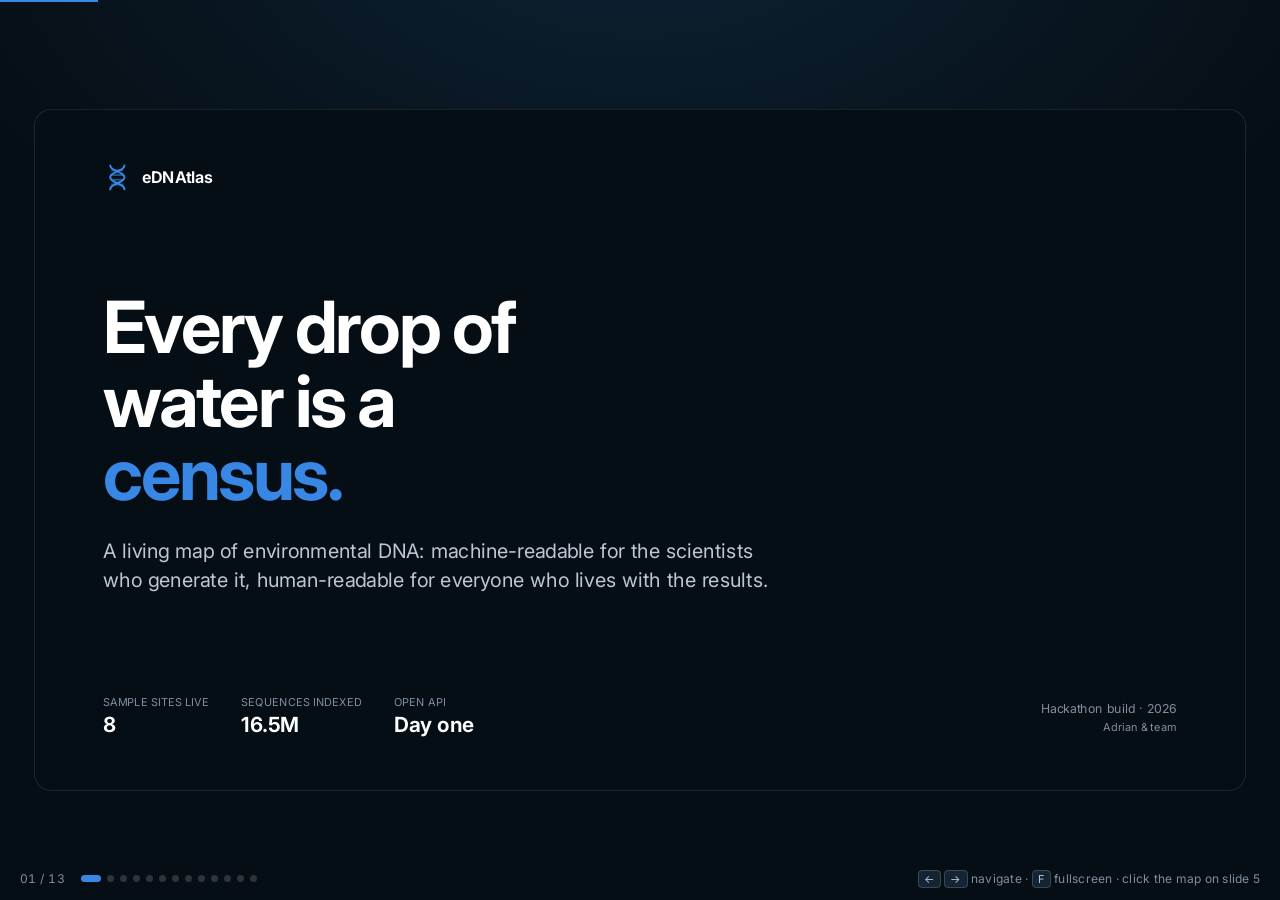
==== eDNAtlas/index.html @ c2f53037 "Add eDNAtlas: live pitch deck + link from hackathon win - Host the eDNAtlas interactive pitch deck a" ====
<!DOCTYPE html>
<html lang="en" data-theme="dark">
<head>
<meta charset="utf-8">
<meta name="viewport" content="width=device-width, initial-scale=1">
<meta name="description" content="eDNAtlas: a living map of environmental DNA, machine-readable for the scientists who generate it and human-readable for everyone who lives with the results.">
<link rel="icon" href="data:image/svg+xml,%3Csvg xmlns='http://www.w3.org/2000/svg' viewBox='0 0 24 24' fill='none' stroke='%233987e5' stroke-width='1.8' stroke-linecap='round'%3E%3Cpath d='M6 2c0 5 12 5 12 10S6 17 6 22'/%3E%3Cpath d='M18 2c0 5-12 5-12 10s12 5 12 10'/%3E%3C/svg%3E">
<link rel="preconnect" href="https://fonts.googleapis.com">
<link rel="preconnect" href="https://fonts.gstatic.com" crossorigin>
<link href="https://fonts.googleapis.com/css2?family=Inter:wght@400;500;600;700;800&display=swap" rel="stylesheet">
<title>eDNAtlas · Reading the ocean, one drop at a time</title>
<style>
/* ============================================================
   eDNAtlas — interactive pitch deck
   Palette validated with dataviz/scripts/validate_palette.js
   (dark mode, surface #0e1a24 — all six checks PASS)
   ============================================================ */
:root{
  /* surfaces */
  --plane:      #060e15;
  --surface-1:  #0e1a24;
  --surface-2:  #142433;
  --surface-3:  #1b3042;
  /* ink */
  --ink:        #ffffff;
  --ink-2:      #b9c8d4;
  --ink-3:      #7d8f9e;
  --hair:       rgba(255,255,255,0.10);
  --hair-2:     rgba(255,255,255,0.16);
  /* categorical (validated order) */
  --s1:#3987e5; --s2:#d95926; --s3:#199e70; --s4:#c98500; --s5:#d55181; --s6:#9085e9;
  /* status — reserved, always paired with icon + label */
  --good:#0ca30c; --warning:#fab219; --serious:#ec835a; --critical:#d03b3b;
  /* sequential blue ramp */
  --b100:#cde2fb; --b250:#86b6ef; --b400:#3987e5; --b550:#1c5cab; --b700:#0d366b;
  --font:'Inter', system-ui, -apple-system, 'Segoe UI', Roboto, sans-serif;
}
*{box-sizing:border-box; margin:0; padding:0}
html,body{height:100%}
body{
  background:var(--plane); color:var(--ink); font-family:var(--font);
  overflow:hidden; -webkit-font-smoothing:antialiased;
}
/* ---------- deck scaffolding ---------- */
#viewport{position:fixed; inset:0; display:grid; place-items:center; background:
  radial-gradient(1200px 700px at 50% -10%, #0d2233 0%, #060e15 62%);}
#stage{
  width:1280px; height:720px; position:relative;
  transform:scale(var(--s,1)); transform-origin:center center;
}
.slide{
  position:absolute; inset:0; padding:56px 72px;
  flex-direction:column;
  background:var(--plane);
  border:1px solid var(--hair); border-radius:18px;
  overflow:hidden;
}
.slide:not(.active){display:none !important}
.slide.active{display:flex; animation:fade .38s cubic-bezier(.22,.7,.3,1)}
@keyframes fade{from{opacity:0; transform:translateY(10px)}to{opacity:1; transform:none}}
@media (prefers-reduced-motion:reduce){.slide.active{animation:none}}

/* ---------- chrome ---------- */
#chrome{
  position:fixed; left:0; right:0; bottom:0; height:44px;
  display:flex; align-items:center; gap:16px; padding:0 20px;
  font-size:12px; color:var(--ink-3); z-index:40;
  background:linear-gradient(to top, rgba(6,14,21,.92), rgba(6,14,21,0));
}
#dots{display:flex; gap:6px; align-items:center}
.dot{width:7px;height:7px;border-radius:50%;background:var(--hair-2);border:0;cursor:pointer;padding:0;transition:.2s}
.dot:hover{background:var(--ink-3)}
.dot[aria-current="true"]{background:var(--s1); width:20px; border-radius:4px}
#counter{font-variant-numeric:tabular-nums; letter-spacing:.04em}
#hint{margin-left:auto; letter-spacing:.02em}
kbd{background:var(--surface-2); border:1px solid var(--hair-2); border-radius:4px;
  padding:1px 5px; font:inherit; font-size:11px; color:var(--ink-2)}
#bar{position:fixed;top:0;left:0;height:2px;background:var(--s1);z-index:41;transition:width .32s ease}

/* ---------- typography ---------- */
.eyebrow{
  font-size:12px; letter-spacing:.16em; text-transform:uppercase;
  color:var(--s1); font-weight:650; margin-bottom:14px;
  display:flex; align-items:center; gap:9px;
}
.eyebrow::before{content:""; width:22px; height:1px; background:var(--s1); opacity:.7}
h1{font-size:76px; line-height:1.02; letter-spacing:-.032em; font-weight:680}
h2{font-size:42px; line-height:1.1; letter-spacing:-.022em; font-weight:660; margin-bottom:12px}
h3{font-size:17px; font-weight:640; letter-spacing:-.005em; margin-bottom:6px}
p,li{font-size:16.5px; line-height:1.55; color:var(--ink-2)}
.lede{font-size:21px; line-height:1.5; color:var(--ink-2); max-width:74ch}
.small{font-size:13px; color:var(--ink-3); line-height:1.5}
.tiny{font-size:11.5px; color:var(--ink-3); letter-spacing:.02em}
strong{color:var(--ink); font-weight:640}
em{font-style:normal; color:var(--s1); font-weight:600}

/* ---------- layout helpers ---------- */
.row{display:flex; gap:20px}
.col{display:flex; flex-direction:column}
.grow{flex:1; min-height:0}
.center{justify-content:center}
.spread{justify-content:space-between}
.g2{display:grid; grid-template-columns:1fr 1fr; gap:20px}
.g3{display:grid; grid-template-columns:repeat(3,1fr); gap:18px}
.g4{display:grid; grid-template-columns:repeat(4,1fr); gap:14px}
.card{
  background:var(--surface-1); border:1px solid var(--hair);
  border-radius:14px; padding:22px 24px;
}
.card.tight{padding:16px 18px}

/* ---------- stat tiles ---------- */
.stat{display:flex; flex-direction:column; gap:5px}
.stat .v{font-size:52px; font-weight:680; letter-spacing:-.035em; line-height:1}
.stat .k{font-size:13.5px; color:var(--ink-2); font-weight:560}
.stat .n{font-size:12px; color:var(--ink-3); line-height:1.45}

/* ---------- map ---------- */
#mapwrap{position:relative; background:var(--surface-1); border:1px solid var(--hair);
  border-radius:14px; overflow:hidden}
#mapwrap svg{display:block; width:100%; height:100%}
.site{cursor:pointer}
.site .hit{fill:transparent}
.site .ring{fill:none; stroke-width:2; opacity:.9}
.site .core{stroke:var(--surface-1); stroke-width:2}
.site .pulse{fill:none; stroke-width:2; opacity:0; transform-box:fill-box; transform-origin:center}
.site.on .pulse{animation:pulse 2.4s ease-out infinite}
@keyframes pulse{0%{opacity:.55; r:9}70%{opacity:0; r:26}100%{opacity:0; r:26}}
@media (prefers-reduced-motion:reduce){.site.on .pulse{animation:none}}
.site .lbl{font-size:11.5px; fill:var(--ink-3); font-weight:560; pointer-events:none}
.site.sel .lbl{fill:var(--ink); font-weight:640}
.site:focus{outline:none}
.site:focus-visible .halo,.site.sel .halo{stroke:var(--ink);stroke-width:1.5;fill:none;opacity:.85}
.halo{opacity:0}

/* ---------- detail panel ---------- */
#panel{width:400px; flex:0 0 400px}
.gauge-row{display:flex; align-items:center; gap:18px}
.pill{
  display:inline-flex; align-items:center; gap:7px; font-size:12px; font-weight:640;
  padding:4px 10px; border-radius:999px; border:1px solid var(--hair-2);
  background:var(--surface-2); color:var(--ink);
}
.pill .ic{font-size:12px; line-height:1}
.kv{display:flex; justify-content:space-between; gap:12px; padding:7px 0; border-bottom:1px solid var(--hair)}
.kv:last-child{border-bottom:0}
.kv .k{font-size:13px; color:var(--ink-3)}
.kv .v{font-size:13px; color:var(--ink); font-weight:600; font-variant-numeric:tabular-nums}

/* ---------- bars ---------- */
.bar-track{display:block; height:8px; background:var(--surface-2); border-radius:4px; overflow:hidden}
.bar-fill{display:block; height:8px; border-radius:4px; transition:width .7s cubic-bezier(.22,.7,.3,1)}
.lb-row{display:grid; grid-template-columns:26px 1fr 168px 46px; gap:12px; align-items:center;
  padding:9px 0; border-bottom:1px solid var(--hair)}
.lb-row:last-child{border-bottom:0}
.lb-rank{font-size:12px; color:var(--ink-3); font-variant-numeric:tabular-nums; text-align:right}
.lb-name{font-size:14px; color:var(--ink-2)}
.lb-row.me .lb-name{color:var(--ink); font-weight:640}
.lb-val{font-size:14px; font-weight:640; text-align:right; font-variant-numeric:tabular-nums}

/* ---------- sequence strip ---------- */
.seq{display:flex; gap:2px; height:34px; align-items:flex-end}
.seq i{flex:1; border-radius:2px 2px 0 0; display:block; transition:height .5s ease}

/* ---------- pipeline ---------- */
.pipe{display:grid; grid-template-columns:repeat(5,1fr); gap:10px; align-items:stretch}
.step{background:var(--surface-1); border:1px solid var(--hair); border-radius:12px;
  padding:16px 15px; position:relative; display:flex; flex-direction:column; gap:7px}
.step .n{font-size:11px; font-weight:700; color:var(--s1); letter-spacing:.1em}
.step h3{font-size:15px; margin:0}
.step p{font-size:12.5px; line-height:1.45}
.step::after{content:"›"; position:absolute; right:-11px; top:50%; transform:translateY(-50%);
  color:var(--ink-3); font-size:20px; z-index:2}
.step:last-child::after{display:none}

/* ---------- misc ---------- */
.tag{display:inline-block; font-size:11px; font-weight:620; letter-spacing:.05em;
  padding:3px 8px; border-radius:5px; background:var(--surface-2);
  border:1px solid var(--hair-2); color:var(--ink-2)}
.quote{border-left:2px solid var(--s1); padding-left:20px; font-size:23px; line-height:1.45;
  color:var(--ink); font-weight:520; letter-spacing:-.01em}
.legend{display:flex; gap:16px; flex-wrap:wrap; align-items:center}
.legend span{display:flex; align-items:center; gap:6px; font-size:12px; color:var(--ink-2)}
.swatch{width:9px;height:9px;border-radius:2px;display:inline-block}
.chk{color:var(--good); font-weight:700}
.note{font-size:11.5px; color:var(--ink-3); font-style:normal}
.brandmark{display:flex; align-items:center; gap:11px}
.brandmark .helix{width:30px;height:30px}
table.tv{width:100%; border-collapse:collapse; font-size:12.5px}
table.tv th{text-align:left; color:var(--ink-3); font-weight:600; padding:5px 8px 5px 0;
  border-bottom:1px solid var(--hair-2); font-size:11.5px; letter-spacing:.03em; text-transform:uppercase}
table.tv td{padding:6px 8px 6px 0; border-bottom:1px solid var(--hair); color:var(--ink-2);
  font-variant-numeric:tabular-nums}
table.tv td:first-child{color:var(--ink)}
</style>
</head>
<body>
<div id="bar"></div>
<div id="viewport"><div id="stage"><!-- slides injected --></div></div>
<div id="chrome">
  <span id="counter">01 / 13</span>
  <div id="dots"></div>
  <span id="hint"><kbd>←</kbd> <kbd>→</kbd> navigate · <kbd>F</kbd> fullscreen · click the map on slide 5</span>
</div>

<script>
/* =========================================================================
   DEMO DATA — illustrative values modelled on Southern California coastal
   sites. Labelled as sample data everywhere it appears in the deck.
   ========================================================================= */
const TIER = {
  good:     {label:'Healthy',    color:'var(--good)',     ic:'●', hex:'#0ca30c'},
  warning:  {label:'Watch',      color:'var(--warning)',  ic:'▲', hex:'#fab219'},
  serious:  {label:'Stressed',   color:'var(--serious)',  ic:'◆', hex:'#ec835a'},
  critical: {label:'Degraded',   color:'var(--critical)', ic:'■', hex:'#d03b3b'}
};

const SITES = [
  { id:'ml',  name:'Malibu Lagoon',        x:238, y:84,  score:62, tier:'warning',
    taxa:184, novel:11, reads:'1.9M', trend:'+4', date:'2026-07-28',
    plain:'Mixed. Native fish and invertebrate DNA is present, but freshwater runoff signatures dominate after storms, and the community shifts toward pollution-tolerant species each winter.',
    flags:[['Indicator present','Tidewater goby DNA detected','good'],['Runoff signal','Elevated terrestrial plant + livestock markers','warning']] },
  { id:'smb', name:'Santa Monica Bay',     x:300, y:168, score:74, tier:'good',
    taxa:241, novel:9, reads:'2.6M', trend:'+7', date:'2026-08-02',
    plain:'Recovering. Species richness is up 7 points year over year, and forage-fish DNA (anchovy, sardine, smelt) is showing up consistently across all three depth strata.',
    flags:[['Recovery signal','Forage fish DNA up 22% vs 2024','good'],['Watch','Two non-native tunicates detected','warning']] },
  { id:'mdr', name:'Marina del Rey',       x:348, y:224, score:51, tier:'warning',
    taxa:143, novel:6, reads:'1.4M', trend:'-2', date:'2026-08-04',
    plain:'Under pressure. Enclosed harbour water holds low diversity dominated by fouling organisms. The DNA here looks like a marina, not a bay, which is expected, but the trend is flat.',
    flags:[['Low diversity','Bottom quartile for enclosed harbours','warning'],['Invasive','Watersipora subatra confirmed','serious']] },
  { id:'bc',  name:'Ballona Creek Outfall',x:374, y:252, score:33, tier:'critical',
    taxa:78,  novel:4, reads:'1.1M', trend:'-6', date:'2026-08-04',
    plain:'Degraded. Sequence diversity collapses within 200 m of the outfall. Sensitive taxa are absent from every replicate; the community is dominated by four tolerant genera.',
    flags:[['Sensitive taxa absent','0 of 9 indicator species detected','critical'],['Trend','Down 6 points over 24 months','critical']] },
  { id:'kh',  name:'King Harbor',          x:344, y:296, score:58, tier:'warning',
    taxa:167, novel:8, reads:'1.7M', trend:'+1', date:'2026-07-30',
    plain:'Holding steady. A working harbour with a surprisingly intact fish assemblage. The submarine canyon nearby keeps flushing water through and refreshing the community.',
    flags:[['Unexpected find','Giant sea bass eDNA, 3 replicates','good'],['Watch','Seasonal hypoxia signature in July','warning']] },
  { id:'pv',  name:'Palos Verdes Kelp',    x:316, y:344, score:88, tier:'good',
    taxa:312, novel:16, reads:'3.4M', trend:'+9', date:'2026-08-01',
    plain:'Thriving. The richest site in the network. Restored kelp canopy is carrying a full trophic stack, with DNA from grazers, predators and their predators all present in the same litre.',
    flags:[['Top of network','#1 of 8 for species richness','good'],['Novel sequences','16% unassigned, likely undescribed taxa','good']] },
  { id:'lbh', name:'Long Beach Harbor',    x:430, y:384, score:44, tier:'serious',
    taxa:106, novel:5, reads:'1.3M', trend:'-3', date:'2026-08-03',
    plain:'Stressed. Port traffic and sediment disturbance show up clearly: high turnover between sampling events, low persistence of any one community, and a rising invasive fraction.',
    flags:[['Invasive load','4 non-native species, up from 2','serious'],['Instability','Community turnover 2.4× network median','serious']] },
  { id:'cc',  name:'Catalina Channel',     x:148, y:362, score:91, tier:'good',
    taxa:298, novel:19, reads:'3.1M', trend:'+3', date:'2026-07-26',
    plain:'Reference condition. This is the benchmark the rest of the network is scored against: deep, offshore, and consistently the least human-modified community in the dataset.',
    flags:[['Reference site','Baseline for network scoring','good'],['Novel sequences','19% unassigned, highest in network','good']] }
];

/* ---------- tiny helpers ---------- */
const $ = (s,r=document)=>r.querySelector(s);
const el = (t,c,h)=>{const n=document.createElement(t); if(c)n.className=c; if(h!=null)n.innerHTML=h; return n;};
const tierOf = s => s>=70?'good' : s>=55?'warning' : s>=40?'serious' : 'critical';

/* ---------- SVG gauge (arc, single hue by status + label; never colour alone) ---------- */
function gauge(score, tier, size=104){
  const r=44, c=Math.PI*r, pct=Math.max(0,Math.min(100,score))/100;
  return `<svg width="${size}" height="${size*0.66}" viewBox="0 0 104 68" aria-hidden="true">
    <path d="M8 60 A44 44 0 0 1 96 60" fill="none" stroke="var(--surface-2)" stroke-width="8" stroke-linecap="round"/>
    <path d="M8 60 A44 44 0 0 1 96 60" fill="none" stroke="${TIER[tier].hex}" stroke-width="8"
      stroke-linecap="round" stroke-dasharray="${c}" stroke-dashoffset="${c*(1-pct)}"
      style="transition:stroke-dashoffset .8s cubic-bezier(.22,.7,.3,1)"/>
  </svg>`;
}

/* ---------- fake-but-deterministic sequence strip ---------- */
function seqStrip(seed, n=44, colorVar='var(--s1)'){
  let out='', x=seed*7919;
  for(let i=0;i<n;i++){
    x=(x*1103515245+12345)&0x7fffffff;
    const h=18+((x>>7)%82);
    const dim=((x>>3)%5===0);
    out+=`<i style="height:${h}%;background:${dim?'var(--surface-3)':colorVar};opacity:${dim?1:.55+((x>>11)%45)/100}"></i>`;
  }
  return out;
}

/* =========================================================================
   SLIDES
   ========================================================================= */
const slides = [];

/* --- 1 · TITLE --- */
slides.push(`
<div class="slide col spread">
  <div class="brandmark">
    <svg class="helix" viewBox="0 0 24 24" fill="none" stroke="var(--s1)" stroke-width="1.7" stroke-linecap="round">
      <path d="M6 2c0 5 12 5 12 10S6 17 6 22"/><path d="M18 2c0 5-12 5-12 10s12 5 12 10"/>
      <path d="M7.6 6h8.8M7 10h10M7 14h10M7.6 18h8.8" opacity=".55"/>
    </svg>
    <span style="font-size:17px;font-weight:660;letter-spacing:-.01em">eDNAtlas</span>
  </div>
  <div>
    <h1 style="max-width:17ch">Every drop of<br>water is a<br><span style="color:var(--s1)">census.</span></h1>
    <p class="lede" style="margin-top:26px;max-width:56ch">
      A living map of environmental DNA: machine-readable for the scientists who
      generate it, human-readable for everyone who lives with the results.
    </p>
  </div>
  <div class="row spread" style="align-items:flex-end">
    <div class="row" style="gap:34px">
      <div><div class="tiny" style="margin-bottom:4px">SAMPLE SITES LIVE</div><div style="font-size:22px;font-weight:660">8</div></div>
      <div><div class="tiny" style="margin-bottom:4px">SEQUENCES INDEXED</div><div style="font-size:22px;font-weight:660">16.5M</div></div>
      <div><div class="tiny" style="margin-bottom:4px">OPEN API</div><div style="font-size:22px;font-weight:660">Day one</div></div>
    </div>
    <div class="small" style="text-align:right">
      Hackathon build · 2026<br><span class="tiny">Adrian &amp; team</span>
    </div>
  </div>
</div>`);

/* --- 2 · THE INVISIBLE MAJORITY --- */
slides.push(`
<div class="slide col">
  <div class="eyebrow">The problem, part one</div>
  <h2>Most of the ocean has never<br>introduced itself.</h2>
  <p class="lede" style="margin-bottom:30px">
    Traditional surveys count what a diver can see or a net can catch. That method has been
    running for two centuries and it is still nowhere close to done.
  </p>
  <div class="g3" style="margin-bottom:22px">
    <div class="card stat">
      <div class="v" style="color:var(--s1)">~250k</div>
      <div class="k">marine species formally described</div>
      <div class="n">The total catalogued by science to date.</div>
    </div>
    <div class="card stat">
      <div class="v" style="color:var(--s4)">~2M</div>
      <div class="k">marine species estimated to exist</div>
      <div class="n">Leaving roughly 87% of ocean life unnamed.</div>
    </div>
    <div class="card stat">
      <div class="v" style="color:var(--s3)">1 L</div>
      <div class="k">of seawater to sample a whole community</div>
      <div class="n">eDNA reads the shed cells of everything that passed through.</div>
    </div>
  </div>
  <div class="card tight row" style="gap:18px;align-items:center">
    <span class="tag" style="border-color:var(--s3);color:var(--s3)">THE SHIFT</span>
    <p style="font-size:15px">
      Environmental DNA already solved the <strong>collection</strong> problem. Sampling is cheap,
      non-invasive, and repeatable by a volunteer with a bottle and a filter.
      <strong>So why can almost nobody use the results?</strong>
    </p>
  </div>
  <p class="note" style="margin-top:20px">Species estimates: Ocean Census / marine biodiversity literature. See sources slide.</p>
</div>`);

/* --- 3 · THE LAST MILE --- */
slides.push(`
<div class="slide col">
  <div class="eyebrow">The problem, part two</div>
  <h2>eDNA has a last-mile problem.</h2>
  <div class="quote" style="margin:8px 0 30px">
    “Environmental DNA has advanced scientifically faster than the<br>
    infrastructure needed to manage and reuse it at scale.”
    <div class="small" style="margin-top:10px;font-weight:500">Global Biodiversity Information Facility (GBIF)</div>
  </div>
  <div class="g2 grow">
    <div class="card col" style="gap:14px">
      <div class="row" style="gap:10px;align-items:center">
        <span class="tag" style="border-color:var(--s2);color:var(--s2)">GAP 1</span>
        <h3 style="margin:0;font-size:19px">Machines can't find it</h3>
      </div>
      <p style="font-size:15px">Sequence data is scattered across supplementary tables, lab drives and
      incompatible archives. GBIF names three barriers directly:</p>
      <div style="display:flex;flex-direction:column;gap:9px">
        <div class="kv"><span class="k">No sequence-based search</span><span class="v">unsolved</span></div>
        <div class="kv"><span class="k">No taxonomic reinterpretation</span><span class="v">unsolved</span></div>
        <div class="kv"><span class="k">Fragmented reference libraries</span><span class="v">unsolved</span></div>
      </div>
    </div>
    <div class="card col" style="gap:14px">
      <div class="row" style="gap:10px;align-items:center">
        <span class="tag" style="border-color:var(--s5);color:var(--s5)">GAP 2</span>
        <h3 style="margin:0;font-size:19px">People can't read it</h3>
      </div>
      <p style="font-size:15px">Even when the data <em>is</em> open, it ships as this:</p>
      <div style="background:var(--surface-2);border:1px solid var(--hair);border-radius:8px;
        padding:12px 14px;font-family:ui-monospace,SFMono-Regular,Menlo,monospace;font-size:11.5px;
        color:var(--ink-3);line-height:1.6;overflow:hidden;white-space:nowrap">
        ASV_00412&nbsp;&nbsp;k__Eukaryota;p__Chordata;c__Actinopteri…<br>
        reads=8841&nbsp;&nbsp;pident=99.2&nbsp;&nbsp;evalue=3e-142<br>
        TACGGAGGATCCGAGCGTTATCCGGATTTATTGGGTTTAAAGGGT…
      </div>
      <p style="font-size:15px">A harbour commissioner, a fisher, a city council, a science teacher:
      all of them are the audience for this data, and <strong>none of them can act on it.</strong></p>
    </div>
  </div>
</div>`);

/* --- 4 · THESIS --- */
slides.push(`
<div class="slide col center">
  <div class="eyebrow">Our thesis</div>
  <h2 style="font-size:50px;max-width:20ch;line-height:1.08">
    The map is the interface that closes both gaps at once.
  </h2>
  <p class="lede" style="margin:22px 0 34px;max-width:70ch">
    One artifact serves two audiences. Underneath it is a standards-compliant, queryable,
    API-first index of eDNA. On top of it is a place you click and immediately understand.
  </p>
  <div class="g4">
    <div class="card col" style="gap:8px">
      <span class="tag" style="border-color:var(--s1);color:var(--s1)">AVAILABILITY</span>
      <h3>Everything, openly</h3>
      <p style="font-size:13.5px">Every sample, sequence and score is public and downloadable. No login wall on the data.</p>
    </div>
    <div class="card col" style="gap:8px">
      <span class="tag" style="border-color:var(--s3);color:var(--s3)">READABILITY</span>
      <h3>Plain language first</h3>
      <p style="font-size:13.5px">A number, a sentence explaining it, then the evidence, in that order, every time.</p>
    </div>
    <div class="card col" style="gap:8px">
      <span class="tag" style="border-color:var(--s4);color:var(--s4)">INTEROPERABILITY</span>
      <h3>Speaks the standards</h3>
      <p style="font-size:13.5px">Darwin Core + the DNA-derived data extension in and out. We flow to GBIF and OBIS, not around them.</p>
    </div>
    <div class="card col" style="gap:8px">
      <span class="tag" style="border-color:var(--s5);color:var(--s5)">COLLECTION</span>
      <h3>Anyone can add a point</h3>
      <p style="font-size:13.5px">A guided submission path so a classroom or a dive club becomes a monitoring node.</p>
    </div>
  </div>
</div>`);

/* --- 5 · THE MAP (interactive) --- */
slides.push(`
<div class="slide col">
  <div class="row spread" style="align-items:flex-end;margin-bottom:16px">
    <div style="max-width:600px">
      <div class="eyebrow" style="margin-bottom:8px">The product · live</div>
      <h2 style="font-size:32px;margin:0">Click a site. Understand it in four seconds.</h2>
    </div>
    <div class="legend" style="flex-wrap:nowrap;gap:15px;padding-bottom:4px">
      <span><b style="color:var(--good);font-size:10px">●</b> Healthy</span>
      <span><b style="color:var(--warning);font-size:10px">▲</b> Watch</span>
      <span><b style="color:var(--serious);font-size:10px">◆</b> Stressed</span>
      <span><b style="color:var(--critical);font-size:10px">■</b> Degraded</span>
    </div>
  </div>
  <div class="row grow" style="gap:18px">
    <div id="mapwrap" class="grow"></div>
    <div id="panel" class="card col" style="gap:14px;overflow:hidden"></div>
  </div>
  <p class="note" style="margin-top:12px">Illustrative sample data for Southern California sites. The interaction, scoring model and layout are the deliverable.</p>
</div>`);

/* --- 6 · READABILITY LADDER --- */
slides.push(`
<div class="slide col">
  <div class="eyebrow">Readability</div>
  <h2>Same screen, three depths.</h2>
  <p class="lede" style="margin-bottom:26px">Progressive disclosure means a fisher and a postdoc can use the identical page
  without either being talked down to or locked out.</p>
  <div class="g3 grow">
    <div class="card col" style="gap:12px">
      <span class="tag">LAYER 1 · GLANCE</span>
      <div class="gauge-row">
        <div style="position:relative">
          ${gauge(74,'good',120)}
          <div style="position:absolute;left:0;right:0;bottom:0;text-align:center;font-size:30px;font-weight:680;letter-spacing:-.03em">74</div>
        </div>
        <div class="pill" style="border-color:var(--good)"><span class="ic" style="color:var(--good)">●</span>Healthy</div>
      </div>
      <p style="font-size:14px">One number, one word. That is the entire ask for 90% of visitors.</p>
    </div>
    <div class="card col" style="gap:12px">
      <span class="tag">LAYER 2 · MEANING</span>
      <p style="font-size:15px;color:var(--ink);line-height:1.5">
        “Recovering. Species richness is up 7 points year over year, and forage-fish DNA (anchovy, sardine, smelt) is showing up consistently across all three depth strata.”
      </p>
      <p style="font-size:13.5px">Written for a reader with no biology background. Never a bare metric,
      never a euphemism. It says what changed and whether that is good.</p>
    </div>
    <div class="card col" style="gap:12px">
      <span class="tag">LAYER 3 · EVIDENCE</span>
      <table class="tv">
        <tr><th>Field</th><th style="text-align:right">Value</th></tr>
        <tr><td>ASVs resolved</td><td style="text-align:right">2,417</td></tr>
        <tr><td>Taxa assigned</td><td style="text-align:right">241</td></tr>
        <tr><td>Unassigned</td><td style="text-align:right">9.0%</td></tr>
        <tr><td>Marker</td><td style="text-align:right">12S · COI</td></tr>
        <tr><td>Replicates</td><td style="text-align:right">3</td></tr>
      </table>
      <p style="font-size:13px">Plus raw FASTQ, the full ASV table, the scoring inputs and a citable DOI.</p>
    </div>
  </div>
</div>`);

/* --- 7 · COMPARE + LEADERBOARD --- */
slides.push(`
<div class="slide col">
  <div class="eyebrow">Comparison &amp; outreach</div>
  <h2>“How does my bay stack up?”</h2>
  <p class="lede" style="margin-bottom:22px">Ranking earns its place. It is the single most reliable driver of repeat traffic
  to environmental data, and it turns a passive reader into a local advocate.</p>
  <div class="row grow" style="gap:20px">
    <div class="card grow col" style="gap:2px">
      <div class="row spread" style="margin-bottom:10px;align-items:baseline">
        <h3 style="margin:0">Ecosystem Health Index · network ranking</h3>
        <span class="tiny">SAMPLE DATA · AUG 2026</span>
      </div>
      <div id="lb"></div>
    </div>
    <div style="width:330px;flex:0 0 330px" class="col">
      <div class="card col" style="gap:10px;margin-bottom:16px">
        <h3>Why the leaderboard earns its place</h3>
        <p style="font-size:13.5px"><strong>Civic pride is a retention loop.</strong> People check back on a place they
        are attached to. A rank gives them a reason to.</p>
        <p style="font-size:13.5px"><strong>It makes trends legible.</strong> A score of 51 means nothing alone.
        “51, and 6th of 8, down two places” is a story.</p>
        <p style="font-size:13.5px"><strong>It creates pressure.</strong> Being last on a public list has moved more
        municipal budgets than any PDF report.</p>
      </div>
      <div class="card tight col" style="gap:8px">
        <span class="tag" style="border-color:var(--warning);color:var(--warning)">⚠ GUARDRAIL</span>
        <p style="font-size:13px">Sites are only ranked against <strong>like-for-like habitat classes</strong>. An
        enclosed harbour is never scored against open kelp forest. Ranking without that control is just geography.</p>
      </div>
    </div>
  </div>
</div>`);

/* --- 8 · DISCOVERY DASHBOARD --- */
slides.push(`
<div class="slide col">
  <div class="row spread" style="align-items:flex-end;margin-bottom:18px">
    <div>
      <div class="eyebrow" style="margin-bottom:8px">Discovery dashboard</div>
      <h2 style="font-size:34px;margin:0">What's new, what's rare, what's wrong.</h2>
    </div>
    <span class="tiny">NETWORK VIEW · 8 SITES · SAMPLE DATA</span>
  </div>
  <div class="g4" style="margin-bottom:16px">
    <div class="card tight stat"><div class="v" style="font-size:38px;color:var(--s1)">1,529</div><div class="k">taxa detected</div></div>
    <div class="card tight stat"><div class="v" style="font-size:38px;color:var(--s6)">11.2%</div><div class="k">sequences unassigned</div><div class="n">candidate undescribed taxa</div></div>
    <div class="card tight stat"><div class="v" style="font-size:38px;color:var(--critical)">7</div><div class="k">non-native species</div><div class="n">▲ 2 since last quarter</div></div>
    <div class="card tight stat"><div class="v" style="font-size:38px;color:var(--good)">3</div><div class="k">species of concern</div><div class="n">detected without a single dive</div></div>
  </div>
  <div class="row grow" style="gap:18px">
    <div class="card col grow" style="gap:12px">
      <h3>Unique findings this cycle</h3>
      <div id="finds" class="col" style="gap:0"></div>
    </div>
    <div class="card col" style="width:390px;flex:0 0 390px;gap:12px">
      <h3>Regional diversity · taxa detected per site</h3>
      <div id="diversity" class="col" style="gap:0"></div>
      <p class="note" style="margin-top:auto">Bars share one hue: this is a single measure across sites, not eight categories.</p>
    </div>
  </div>
</div>`);

/* --- 9 · ARCHITECTURE --- */
slides.push(`
<div class="slide col">
  <div class="eyebrow">Under the hood</div>
  <h2>A FAIR pipeline, not a pretty front end.</h2>
  <p class="lede" style="margin-bottom:26px">Every stage emits something a machine can consume. The map is the last step, not the whole product.</p>
  <div class="pipe" style="margin-bottom:24px">
    <div class="step"><span class="n">01</span><h3>Ingest</h3><p>FASTQ, ASV tables, or a Darwin Core archive. Field metadata captured at submission, not reconstructed later.</p></div>
    <div class="step"><span class="n">02</span><h3>Normalise</h3><p>Mapped to Darwin Core + the DNA-derived data extension. Units, CRS, markers and primers all reconciled.</p></div>
    <div class="step"><span class="n">03</span><h3>Assign</h3><p>Sequences matched against reference libraries; confidence and the library version are both stored with the call.</p></div>
    <div class="step"><span class="n">04</span><h3>Score</h3><p>The Ecosystem Health Index computed from stored inputs: recomputable, versioned, never hand-edited.</p></div>
    <div class="step"><span class="n">05</span><h3>Serve</h3><p>Open REST + bulk download + the map. Same numbers through every door.</p></div>
  </div>
  <div class="g3" style="margin-top:auto">
    <div class="card tight col" style="gap:7px">
      <h3 style="font-size:15px"><span class="chk">✓</span> Findable</h3>
      <p style="font-size:13px">Persistent IDs per sample and per ASV. Spatial, temporal and taxonomic search, plus sequence search, the gap GBIF names.</p>
    </div>
    <div class="card tight col" style="gap:7px">
      <h3 style="font-size:15px"><span class="chk">✓</span> Interoperable</h3>
      <p style="font-size:13px">Standards in and standards out. Records publish onward to GBIF and OBIS rather than forming another silo.</p>
    </div>
    <div class="card tight col" style="gap:7px">
      <h3 style="font-size:15px"><span class="chk">✓</span> Reusable</h3>
      <p style="font-size:13px">CC0 data, versioned reference libraries, and provenance on every assignment so a result stays reproducible.</p>
    </div>
  </div>
</div>`);

/* --- 10 · THE SCORE --- */
slides.push(`
<div class="slide col">
  <div class="eyebrow">Trust</div>
  <h2>The health score is not a black box.</h2>
  <p class="lede" style="margin-bottom:24px">If a community is going to argue with a number in a council meeting, they have to be able to see how it was made.</p>
  <div class="row grow" style="gap:22px">
    <div class="card col grow" style="gap:4px">
      <div class="row spread" style="margin-bottom:12px;align-items:baseline">
        <h3 style="margin:0">Ecosystem Health Index · components</h3>
        <span class="tiny">SANTA MONICA BAY · SCORE 74 · SAMPLE DATA</span>
      </div>
      <div id="score-components"></div>
    </div>
    <div class="col" style="width:340px;flex:0 0 340px">
      <div class="card col" style="gap:11px;margin-bottom:14px">
        <h3>Three rules we hold to</h3>
        <p style="font-size:13.5px"><strong>Recomputable.</strong> Stored inputs, versioned weights. Anyone can rerun the score and get ours.</p>
        <p style="font-size:13.5px"><strong>Comparable.</strong> Normalised against a habitat-matched reference site, so 74 means the same thing in two different bays.</p>
        <p style="font-size:13.5px"><strong>Contestable.</strong> Every component links to the raw evidence behind it. Disagreement is a feature.</p>
      </div>
      <div class="card tight col" style="gap:7px">
        <span class="tag" style="border-color:var(--s1);color:var(--s1)">HONEST LIMIT</span>
        <p style="font-size:13px">eDNA tells you what DNA was in the water, not how many individuals, or whether they were alive.
        We label detections as detections. We never print an abundance we did not measure.</p>
      </div>
    </div>
  </div>
</div>`);

/* --- 11 · WHO IT'S FOR --- */
slides.push(`
<div class="slide col">
  <div class="eyebrow">Impact</div>
  <h2>Four audiences, one dataset.</h2>
  <p class="lede" style="margin-bottom:26px">The same record does different work depending on who opens it. That is exactly the point of building the readable layer on top of the interoperable one.</p>
  <div class="g4" style="align-content:start">
    <div class="card col" style="gap:9px">
      <span class="tag" style="border-color:var(--s1);color:var(--s1)">COMMUNITIES</span>
      <h3>“Is my beach okay?”</h3>
      <p style="font-size:13.5px">A score, a sentence, a trend line. Enough to show up to a hearing with evidence instead of a hunch.</p>
    </div>
    <div class="card col" style="gap:9px">
      <span class="tag" style="border-color:var(--s3);color:var(--s3)">AGENCIES</span>
      <h3>“Where do we spend?”</h3>
      <p style="font-size:13.5px">Habitat-matched ranking turns a restoration budget into a defensible priority list, and measures whether it worked.</p>
    </div>
    <div class="card col" style="gap:9px">
      <span class="tag" style="border-color:var(--s4);color:var(--s4)">RESEARCHERS</span>
      <h3>“Give me the archive.”</h3>
      <p style="font-size:13.5px">Bulk download, sequence search, versioned taxonomy, citable DOIs. The tedious 80% of a project, already done.</p>
    </div>
    <div class="card col" style="gap:9px">
      <span class="tag" style="border-color:var(--s5);color:var(--s5)">EDUCATORS</span>
      <h3>“My class sampled this.”</h3>
      <p style="font-size:13.5px">A classroom fills a bottle and their point appears on a public national map. That is the outreach engine.</p>
    </div>
  </div>
  <div class="card tight row" style="gap:16px;align-items:center;margin-top:auto">
    <span class="tag" style="border-color:var(--s3);color:var(--s3)">THE FLYWHEEL</span>
    <p style="font-size:14.5px">More readable data → more visitors → more submitted samples → denser map → better comparisons → more readable data.</p>
  </div>
</div>`);

/* --- 12 · BUILT / NEXT --- */
slides.push(`
<div class="slide col">
  <div class="eyebrow">Where we are</div>
  <h2>Built at this hackathon.</h2>
  <div class="row grow" style="gap:20px;margin-top:16px">
    <div class="card col grow" style="gap:13px">
      <h3 style="color:var(--good)">✓ Shipped</h3>
      <div class="kv"><span class="k">Interactive map with clickable sample sites</span><span class="v" style="color:var(--good)">done</span></div>
      <div class="kv"><span class="k">Ecosystem Health Index · scoring model + components</span><span class="v" style="color:var(--good)">done</span></div>
      <div class="kv"><span class="k">Plain-language site readouts</span><span class="v" style="color:var(--good)">done</span></div>
      <div class="kv"><span class="k">Habitat-matched comparison &amp; leaderboard</span><span class="v" style="color:var(--good)">done</span></div>
      <div class="kv"><span class="k">Discovery dashboard · novel &amp; non-native detections</span><span class="v" style="color:var(--good)">done</span></div>
      <div class="kv"><span class="k">Darwin Core / DNA-derived data ingest schema</span><span class="v" style="color:var(--good)">done</span></div>
    </div>
    <div class="card col grow" style="gap:13px">
      <h3 style="color:var(--s1)">→ Next 90 days</h3>
      <div class="kv"><span class="k">Live GBIF + OBIS two-way sync</span><span class="v">Q4</span></div>
      <div class="kv"><span class="k">Sequence-similarity search across the index</span><span class="v">Q4</span></div>
      <div class="kv"><span class="k">Public sample-submission flow (classrooms, dive clubs)</span><span class="v">Q4</span></div>
      <div class="kv"><span class="k">Time-slider: replay a site's community by season</span><span class="v">Q1</span></div>
      <div class="kv"><span class="k">Alerting on invasive &amp; endangered detections</span><span class="v">Q1</span></div>
      <div class="kv"><span class="k">Partner pilot with a coastal monitoring program</span><span class="v">Q1</span></div>
    </div>
  </div>
  <div class="card tight row" style="gap:16px;align-items:center;margin-top:18px">
    <span class="tag" style="border-color:var(--s4);color:var(--s4)">WHAT WE NEED</span>
    <p style="font-size:14.5px">A monitoring partner with real sequence archives, and compute for the reference-library index.
    Everything else we can build.</p>
  </div>
</div>`);

/* --- 13 · CLOSE + SOURCES --- */
slides.push(`
<div class="slide col spread">
  <div class="brandmark">
    <svg class="helix" viewBox="0 0 24 24" fill="none" stroke="var(--s1)" stroke-width="1.7" stroke-linecap="round">
      <path d="M6 2c0 5 12 5 12 10S6 17 6 22"/><path d="M18 2c0 5-12 5-12 10s12 5 12 10"/>
      <path d="M7.6 6h8.8M7 10h10M7 14h10M7.6 18h8.8" opacity=".55"/>
    </svg>
    <span style="font-size:17px;font-weight:660;letter-spacing:-.01em">eDNAtlas</span>
  </div>
  <div>
    <h1 style="font-size:62px;max-width:20ch">One map.<br>One language.<br><span style="color:var(--s1)">Every sample.</span></h1>
    <p class="lede" style="margin-top:24px;max-width:60ch">
      The science is already there. We are building the last mile, so the data that
      describes an ecosystem finally reaches the people who live in it.
    </p>
  </div>
  <div class="row spread" style="align-items:flex-end">
    <div class="small" style="max-width:62ch;line-height:1.6">
      <strong style="font-size:12px;letter-spacing:.08em">SOURCES</strong><br>
      <span class="tiny">
      GBIF, “GBIF advances eDNA data integration to support global research and decision-making” ·
      Ocean Census, “How many ocean species remain undiscovered?” ·
      Takahashi et al. 2025, <em style="color:var(--ink-3)">Environmental DNA</em>, FAIR metadata checklist for eDNA ·
      OBIS Australia, standardising and publishing marine eDNA data.
      Site-level figures in this deck are illustrative sample data.
      </span>
    </div>
    <div class="small" style="text-align:right">Thank you<br><span class="tiny">Questions?</span></div>
  </div>
</div>`);

/* =========================================================================
   RENDER
   ========================================================================= */
const stage = $('#stage');
stage.innerHTML = slides.join('');
const slideEls = [...document.querySelectorAll('.slide')];

/* ---------- build the map ---------- */
function buildMap(){
  const wrap = $('#mapwrap'); if(!wrap) return;
  const pts = SITES.map(s=>{
    const t = TIER[s.tier];
    // hit area spans the marker AND its label — a ~28px tall row, not a pinpoint dot
    const lw = 22 + s.name.length * 6.7;
    return `<g class="site" data-id="${s.id}" tabindex="0" role="button"
             aria-label="${s.name}, health index ${s.score}, ${t.label}">
      <rect class="hit" x="${s.x-16}" y="${s.y-15}" width="${lw+18}" height="30" rx="6"/>
      <circle class="pulse" cx="${s.x}" cy="${s.y}" r="9" stroke="${t.hex}"/>
      <circle class="halo" cx="${s.x}" cy="${s.y}" r="15"/>
      <circle class="ring" cx="${s.x}" cy="${s.y}" r="10.5" stroke="${t.hex}" opacity=".45"/>
      <circle class="core" cx="${s.x}" cy="${s.y}" r="6" fill="${t.hex}"/>
      <text class="lbl" x="${s.x+17}" y="${s.y+4}">${s.name}</text>
    </g>`;
  }).join('');

  wrap.innerHTML = `<svg viewBox="0 0 720 480" preserveAspectRatio="xMidYMid slice" role="img"
      aria-label="Map of eight environmental DNA sampling sites along the Southern California coast">
    <defs>
      <linearGradient id="sea" x1="0" y1="0" x2="0" y2="1">
        <stop offset="0%" stop-color="#0d1f2e"/><stop offset="100%" stop-color="#0a1722"/>
      </linearGradient>
      <pattern id="grid" width="40" height="40" patternUnits="userSpaceOnUse">
        <path d="M40 0H0V40" fill="none" stroke="rgba(255,255,255,0.045)" stroke-width="1"/>
      </pattern>
    </defs>
    <rect width="720" height="480" fill="url(#sea)"/>
    <rect width="720" height="480" fill="url(#grid)"/>
    <!-- bathymetric contours -->
    <path d="M-20 96 C 110 136, 190 214, 226 340 S 272 456, 300 500" fill="none"
          stroke="rgba(57,135,229,0.18)" stroke-width="1.5"/>
    <path d="M-20 34 C 140 84, 240 192, 276 330 S 332 448, 370 500" fill="none"
          stroke="rgba(57,135,229,0.12)" stroke-width="1.5"/>
    <!-- mainland -->
    <path d="M720 0 L215 0 C 250 60, 300 120, 340 175 C 390 240, 420 260, 430 300
             C 442 348, 470 400, 480 480 L720 480 Z"
          fill="#16283a" stroke="rgba(255,255,255,0.20)" stroke-width="1.5"/>
    <!-- santa catalina -->
    <path d="M92 408 C 118 388, 168 390, 202 404 C 228 416, 208 442, 168 442
             C 126 442, 78 424, 92 408 Z"
          fill="#16283a" stroke="rgba(255,255,255,0.20)" stroke-width="1.5"/>
    <text x="545" y="54" font-size="12" style="fill:#5b7387;letter-spacing:.16em;font-weight:600">LOS ANGELES</text>
    <text x="98" y="466" font-size="11" style="fill:#5b7387;letter-spacing:.13em;font-weight:600">SANTA CATALINA</text>
    <text x="26" y="40" font-size="11" style="fill:#4f6577;letter-spacing:.13em;font-weight:600">PACIFIC OCEAN</text>
    ${pts}
  </svg>`;

  wrap.querySelectorAll('.site').forEach(g=>{
    g.addEventListener('click', ()=>select(g.dataset.id));
    g.addEventListener('keydown', e=>{ if(e.key==='Enter'||e.key===' '){e.preventDefault(); select(g.dataset.id);} });
  });
  select('smb');
}

function select(id){
  const s = SITES.find(v=>v.id===id); if(!s) return;
  document.querySelectorAll('.site').forEach(g=>{
    const on = g.dataset.id===id;
    g.classList.toggle('sel', on);
    g.classList.toggle('on', on);
  });
  const t = TIER[s.tier];
  $('#panel').innerHTML = `
    <div>
      <div class="tiny" style="margin-bottom:5px">SAMPLED ${s.date} · ${s.reads} READS</div>
      <h3 style="font-size:22px;margin-bottom:12px">${s.name}</h3>
    </div>
    <div class="gauge-row">
      <div style="position:relative;flex:0 0 auto">
        ${gauge(s.score, s.tier, 116)}
        <div style="position:absolute;left:0;right:0;bottom:-2px;text-align:center;font-size:30px;font-weight:680;letter-spacing:-.03em">${s.score}</div>
      </div>
      <div class="col" style="gap:9px">
        <div class="pill" style="border-color:${t.hex}"><span class="ic" style="color:${t.hex}">${t.ic}</span>${t.label}</div>
        <div class="tiny">ECOSYSTEM HEALTH INDEX<br>${s.trend.startsWith('-')?'▼':'▲'} ${s.trend.replace('-','')} pts vs. 2024</div>
      </div>
    </div>
    <p style="font-size:14.5px;line-height:1.5;color:var(--ink)">${s.plain}</p>
    <div>
      <div class="tiny" style="margin-bottom:6px">COMMUNITY SIGNATURE · ${s.taxa} TAXA</div>
      <div class="seq">${seqStrip(s.score + s.taxa, 46, t.hex)}</div>
    </div>
    <div style="margin-top:2px">
      ${s.flags.map(f=>`<div class="kv" style="align-items:flex-start">
        <span class="k" style="display:flex;gap:7px"><span style="color:${TIER[f[2]].hex}">${TIER[f[2]].ic}</span>
        <span><span style="color:var(--ink);font-weight:600">${f[0]}</span><br>${f[1]}</span></span></div>`).join('')}
    </div>
    <div class="row" style="gap:8px;margin-top:auto;padding-top:6px">
      <span class="tag">↓ FASTQ</span><span class="tag">↓ ASV TABLE</span><span class="tag">↗ DARWIN CORE</span>
    </div>`;
}

/* ---------- leaderboard ---------- */
function buildLeaderboard(){
  const host = $('#lb'); if(!host) return;
  const ranked = [...SITES].sort((a,b)=>b.score-a.score);
  host.innerHTML = ranked.map((s,i)=>{
    const t=TIER[s.tier];
    return `<div class="lb-row${s.id==='smb'?' me':''}">
      <span class="lb-rank">${i+1}</span>
      <span class="lb-name">${s.name}${s.id==='smb'?' <span class="tiny">· your site</span>':''}</span>
      <span class="bar-track"><span class="bar-fill" data-w="${s.score}" style="width:0;background:${t.hex}"></span></span>
      <span class="lb-val" style="color:${t.hex}">${s.score}</span>
    </div>`;
  }).join('');
}

/* ---------- diversity bars (one hue — single measure) ---------- */
function buildDiversity(){
  const host = $('#diversity'); if(!host) return;
  const ranked=[...SITES].sort((a,b)=>b.taxa-a.taxa), max=ranked[0].taxa;
  host.innerHTML = ranked.map(s=>`
    <div class="lb-row" style="grid-template-columns:1fr 120px 42px">
      <span class="lb-name" style="font-size:13px">${s.name}</span>
      <span class="bar-track"><span class="bar-fill" data-w="${Math.round(s.taxa/max*100)}" style="width:0;background:var(--s1)"></span></span>
      <span class="lb-val" style="font-size:13px">${s.taxa}</span>
    </div>`).join('');
}

/* ---------- unique findings ---------- */
const FINDS = [
  ['good','Giant sea bass',"Stereolepis gigas",'King Harbor','Species of concern, 3/3 replicates. No dive survey has recorded it here since 2019.'],
  ['good','19% unassigned sequences',"—",'Catalina Channel','Highest novel fraction in the network. Strong candidate pool for undescribed taxa.'],
  ['serious','Watersipora subatra',"bryozoan",'Marina del Rey','Non-native fouling species, first confirmed detection at this site.'],
  ['critical','Nine indicator taxa absent',"—",'Ballona Creek','Zero of nine sensitive indicator species detected in any replicate.'],
  ['good','Forage-fish rebound',"Engraulis · Sardinops",'Santa Monica Bay','Anchovy and sardine DNA up 22% against the 2024 baseline.']
];
function buildFinds(){
  const host=$('#finds'); if(!host) return;
  host.innerHTML = FINDS.map(f=>{
    const t=TIER[f[0]];
    return `<div class="kv" style="align-items:flex-start;padding:10px 0">
      <span class="k" style="display:flex;gap:9px;align-items:flex-start">
        <span style="color:${t.hex};font-size:11px;line-height:1.5">${t.ic}</span>
        <span><span style="color:var(--ink);font-weight:640;font-size:14px">${f[1]}</span>
        ${f[2]!=='—'?`<span class="tiny" style="font-style:italic"> ${f[2]}</span>`:''}
        <br><span style="font-size:12.5px;line-height:1.45;display:block;margin-top:2px">${f[4]}</span></span>
      </span>
      <span class="v" style="font-size:12px;color:var(--ink-3);white-space:nowrap">${f[3]}</span>
    </div>`;
  }).join('');
}

/* ---------- score components ---------- */
const COMPONENTS = [
  ['Species richness','Distinct taxa vs. habitat-matched reference', 25, 82],
  ['Community evenness','Shannon index: is one species dominating?', 20, 71],
  ['Indicator taxa','Presence of sensitive species that leave first', 20, 78],
  ['Non-native load','Share of reads from non-native species (inverted)', 15, 64],
  ['Temporal trend','Direction of change over the last 24 months', 20, 69]
];
function buildComponents(){
  const host=$('#score-components'); if(!host) return;
  host.innerHTML = COMPONENTS.map(c=>`
    <div class="lb-row" style="grid-template-columns:1fr 54px 150px 40px;padding:11px 0">
      <span><span style="color:var(--ink);font-weight:620;font-size:14px">${c[0]}</span>
        <br><span class="tiny">${c[1]}</span></span>
      <span class="tiny" style="text-align:right">${c[2]}% wt</span>
      <span class="bar-track"><span class="bar-fill" data-w="${c[3]}" style="width:0;background:var(--s1)"></span></span>
      <span class="lb-val" style="font-size:13px">${c[3]}</span>
    </div>`).join('') +
    `<div class="row spread" style="padding-top:14px;margin-top:6px;border-top:1px solid var(--hair-2)">
      <span style="font-size:14px;color:var(--ink-2)">Weighted composite</span>
      <span style="font-size:22px;font-weight:680;color:var(--good)">74 <span style="font-size:13px;font-weight:600;color:var(--ink-2)">· ● Healthy</span></span>
    </div>`;
}

/* =========================================================================
   NAVIGATION
   ========================================================================= */
let i = 0;
const dots = $('#dots');
slideEls.forEach((_,n)=>{
  const b = el('button','dot');
  b.setAttribute('aria-label','Slide '+(n+1));
  b.onclick = ()=>go(n);
  dots.appendChild(b);
});

function animateBars(slide){
  slide.querySelectorAll('.bar-fill').forEach((b,k)=>{
    b.style.width='0';
    setTimeout(()=>{ b.style.width = b.dataset.w+'%'; }, 60+k*45);
  });
}

function go(n){
  i = Math.max(0, Math.min(slideEls.length-1, n));
  slideEls.forEach((s,k)=>s.classList.toggle('active', k===i));
  [...dots.children].forEach((d,k)=>d.setAttribute('aria-current', k===i));
  $('#counter').textContent = String(i+1).padStart(2,'0')+' / '+String(slideEls.length).padStart(2,'0');
  $('#bar').style.width = ((i+1)/slideEls.length*100)+'%';
  animateBars(slideEls[i]);
}

document.addEventListener('keydown', e=>{
  if(e.key==='ArrowRight'||e.key===' '||e.key==='PageDown'){e.preventDefault(); go(i+1);}
  else if(e.key==='ArrowLeft'||e.key==='PageUp'){e.preventDefault(); go(i-1);}
  else if(e.key==='Home'){go(0);} else if(e.key==='End'){go(slideEls.length-1);}
  else if(e.key==='f'||e.key==='F'){
    if(!document.fullscreenElement) document.documentElement.requestFullscreen?.();
    else document.exitFullscreen?.();
  }
  else if(/^[1-9]$/.test(e.key)) go(parseInt(e.key,10)-1);
});

function fit(){
  const pad = 34;
  const s = Math.min((innerWidth-pad*2)/1280, (innerHeight-pad*2-44)/720);
  stage.style.setProperty('--s', s);
}
addEventListener('resize', fit);

buildMap(); buildLeaderboard(); buildDiversity(); buildFinds(); buildComponents();
fit(); go(0);
</script>
</body>
</html>
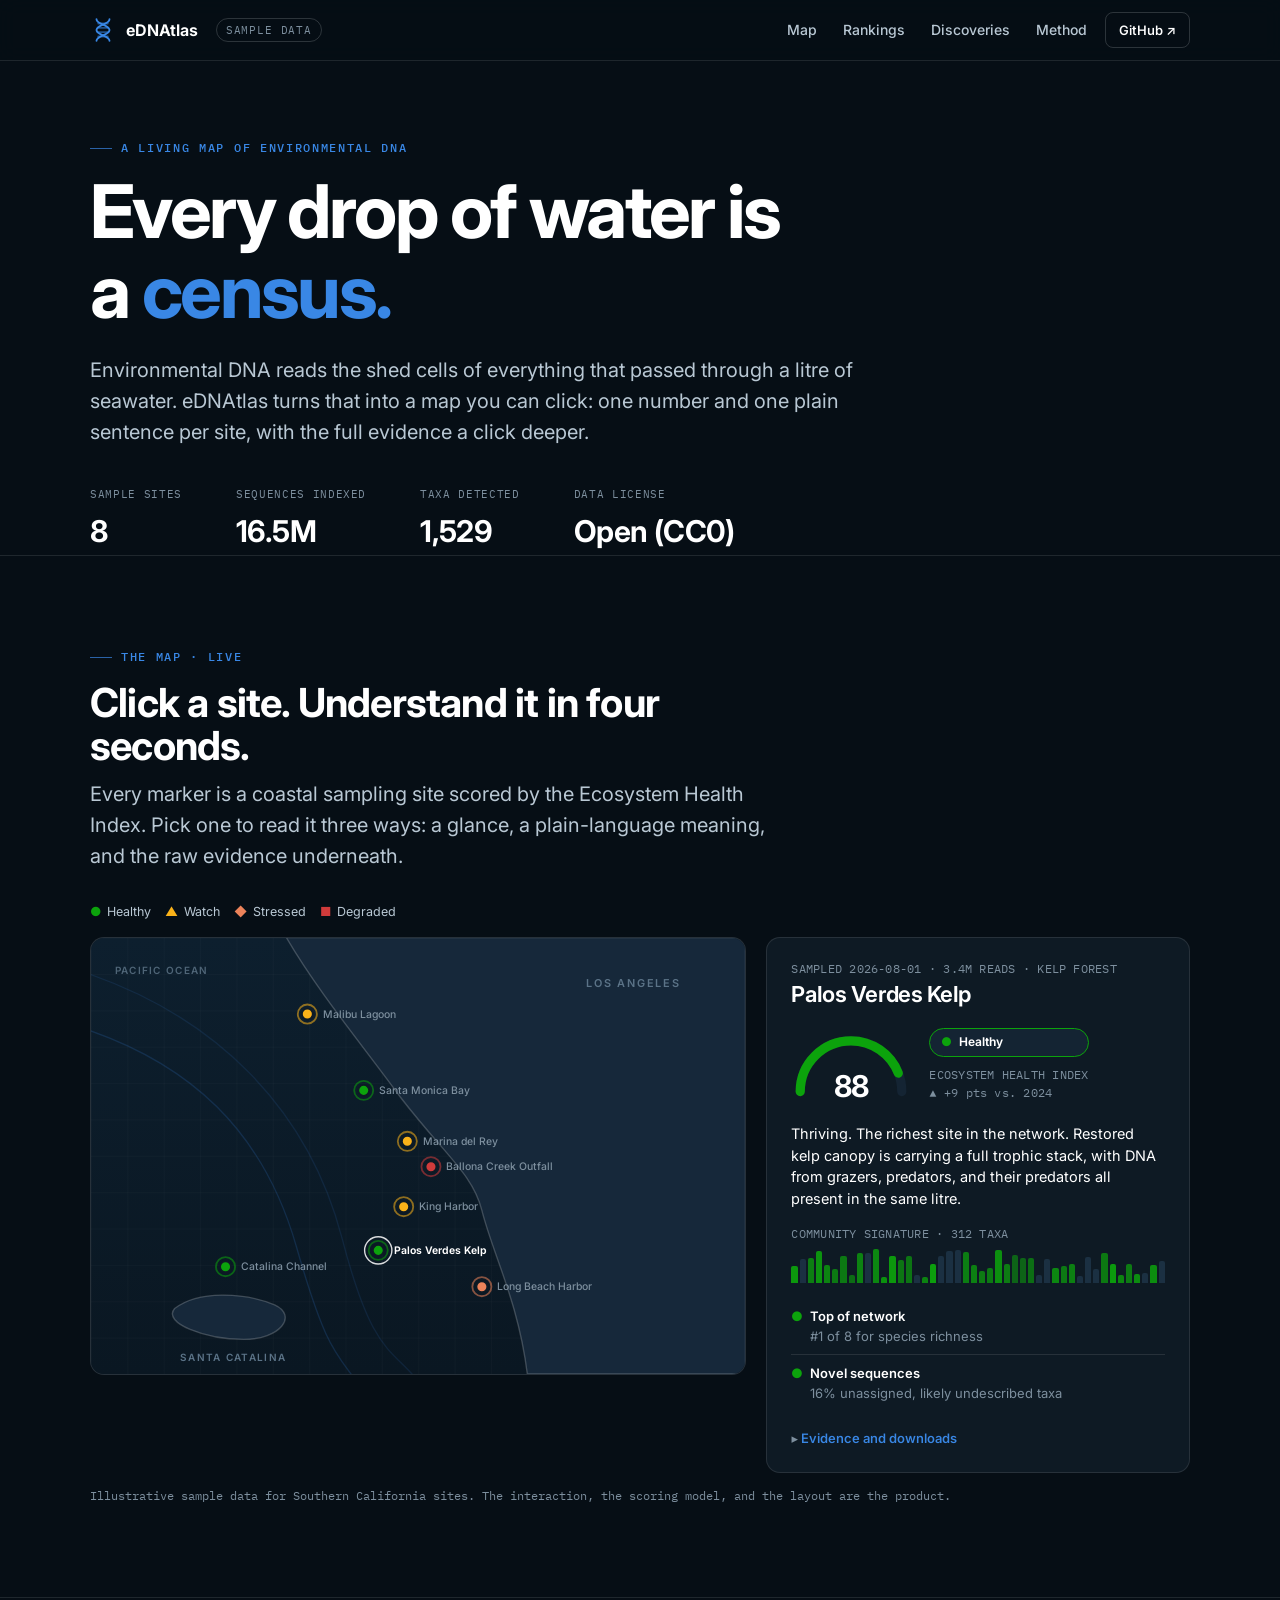
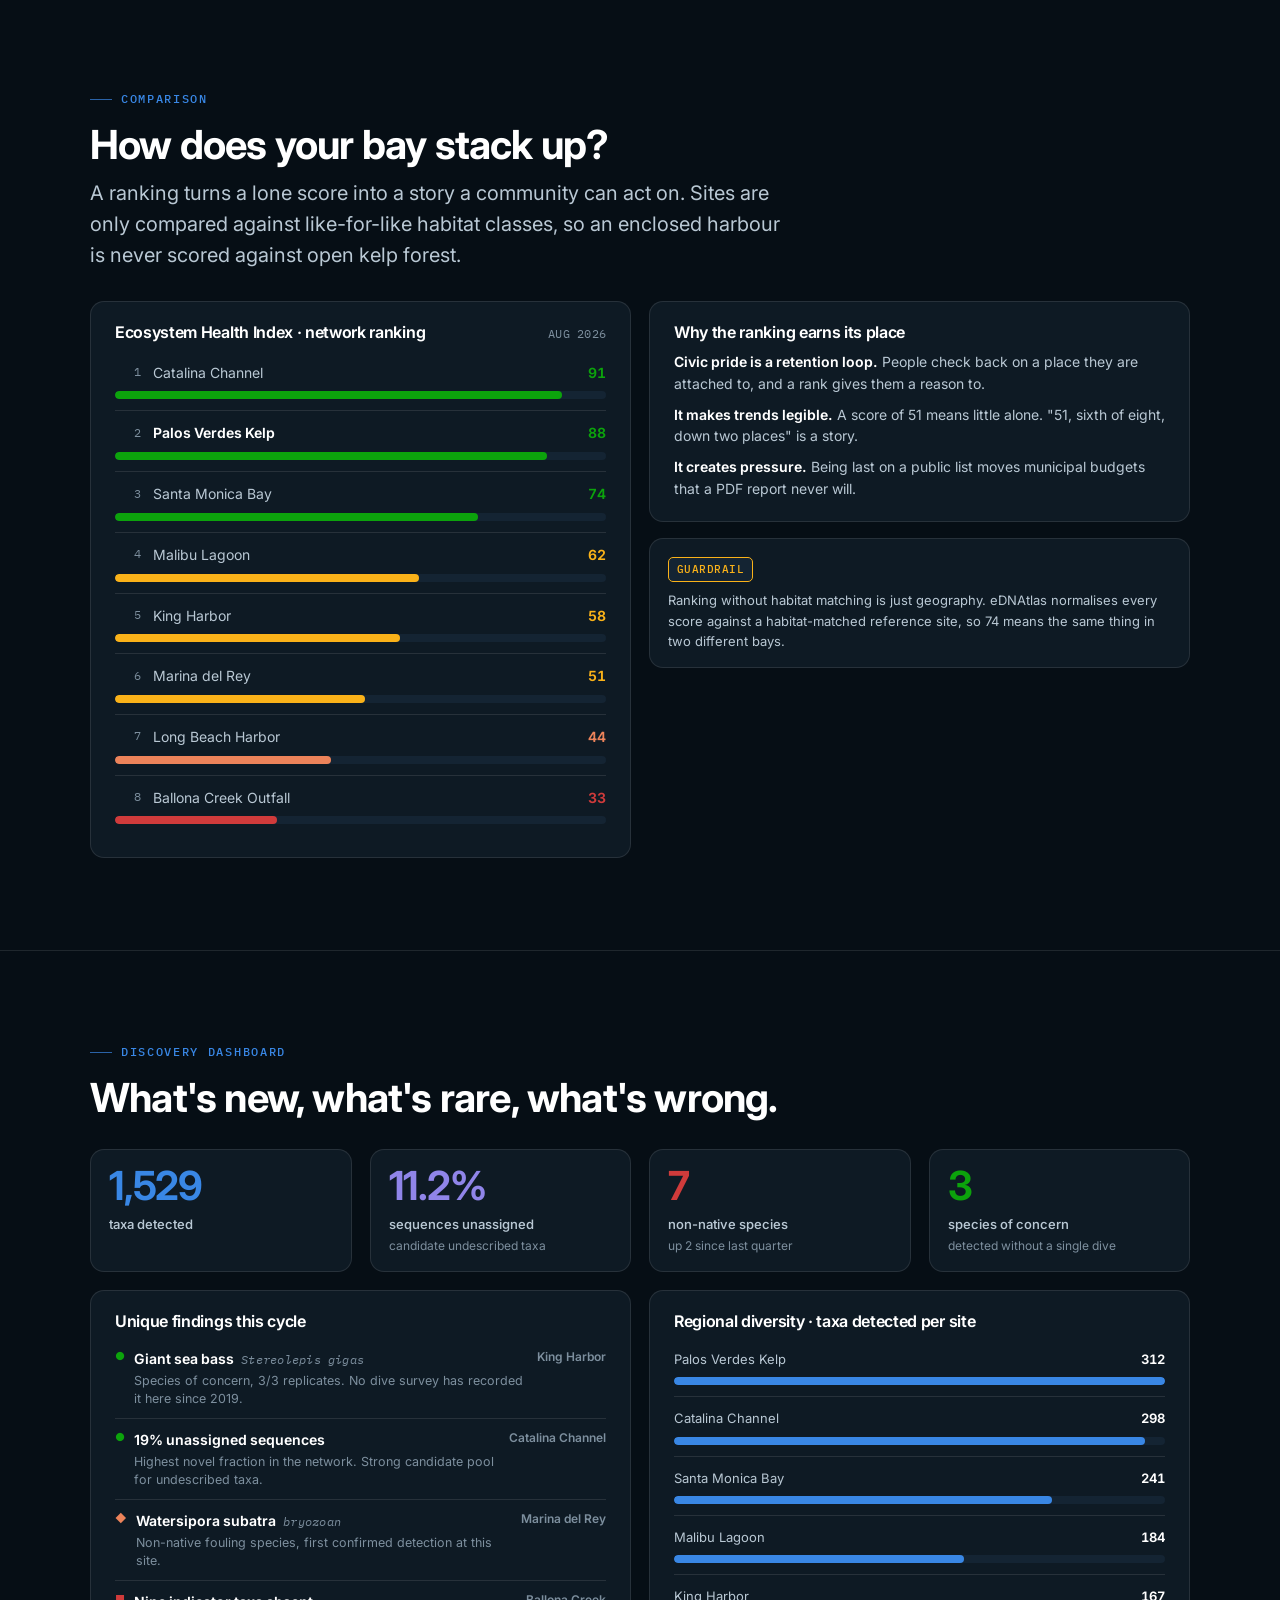
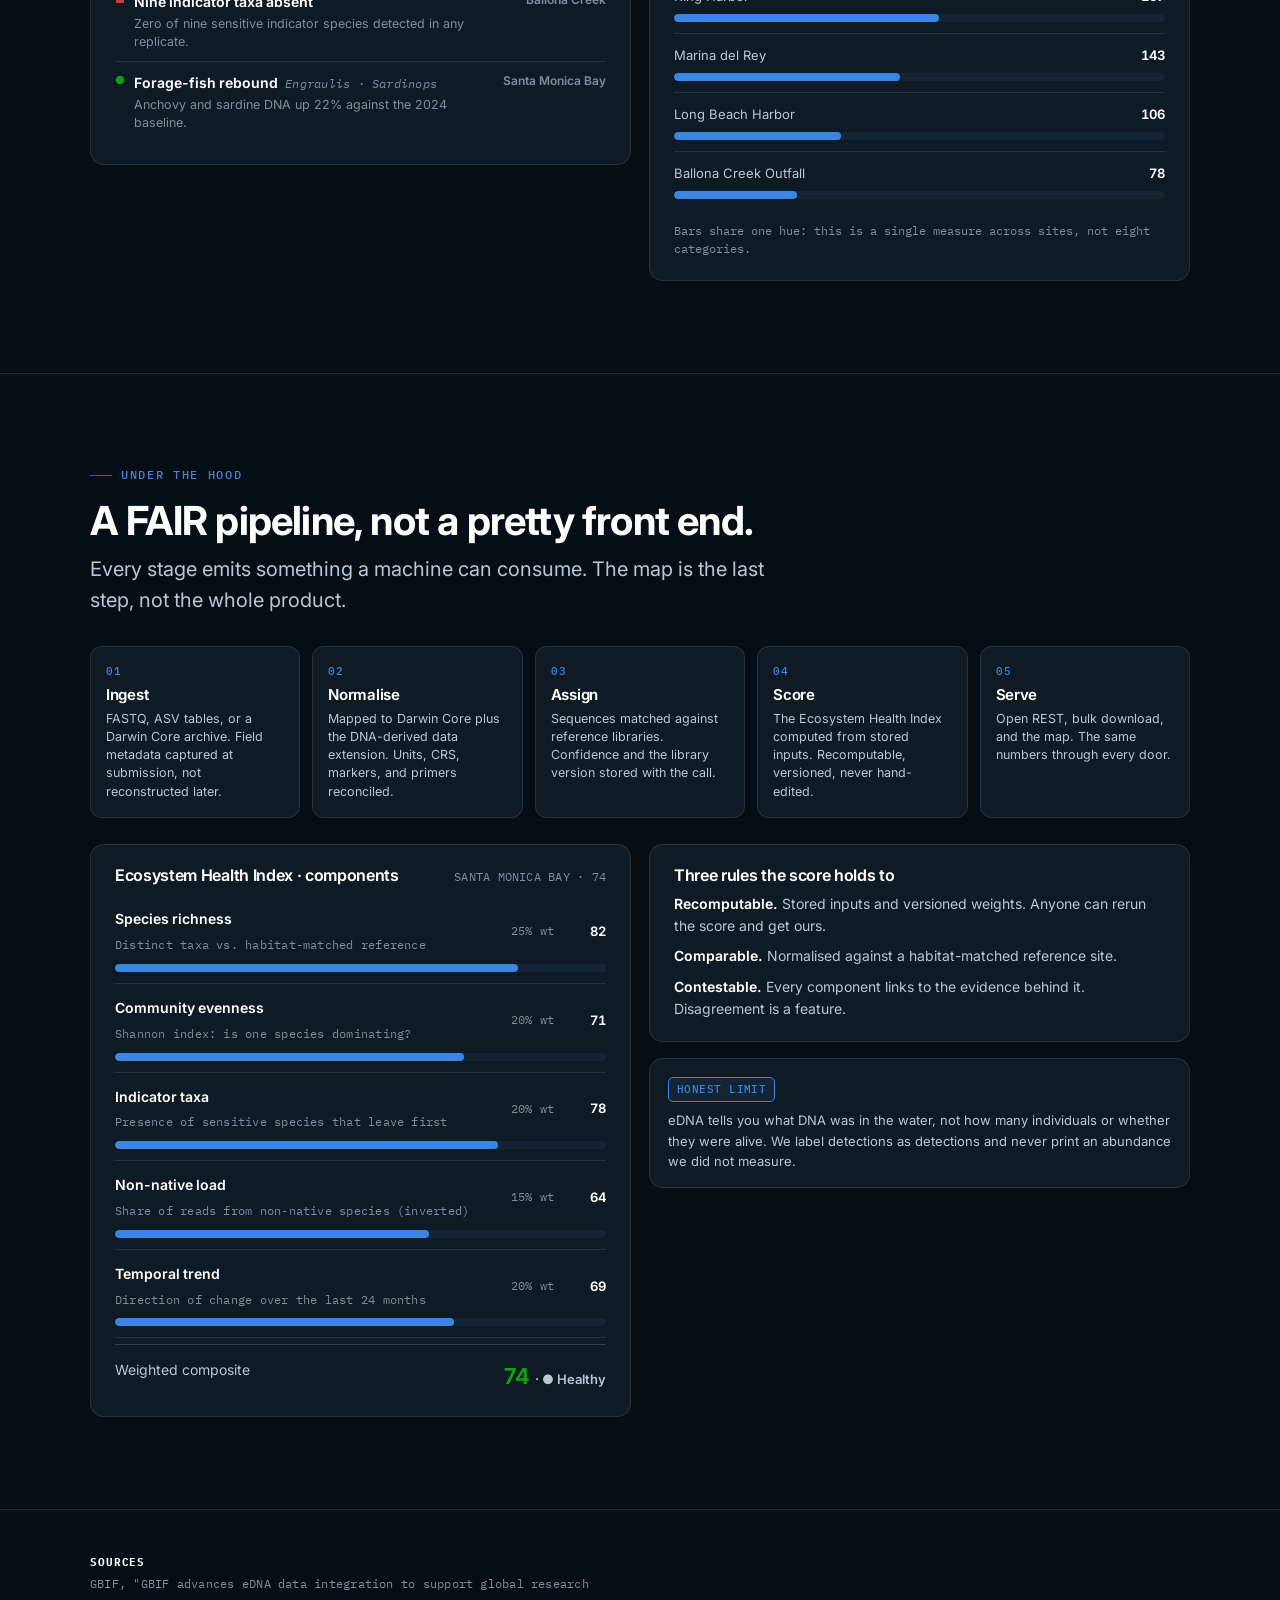
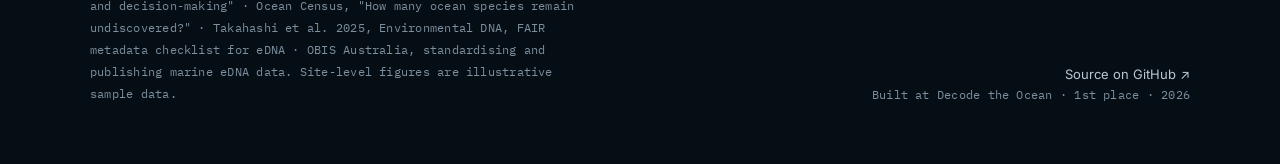
==== commit ec5b4d44: "eDNAtlas: replace pitch deck with the live web app Build out what the deck modeled as a real, respon" ====
--- a/eDNAtlas/index.html
+++ b/eDNAtlas/index.html
@@ -3,938 +3,493 @@
 <head>
 <meta charset="utf-8">
 <meta name="viewport" content="width=device-width, initial-scale=1">
-<meta name="description" content="eDNAtlas: a living map of environmental DNA, machine-readable for the scientists who generate it and human-readable for everyone who lives with the results.">
+<title>eDNAtlas · a living map of environmental DNA</title>
+<meta name="description" content="eDNAtlas puts environmental DNA on a map: one number and one plain-language sentence per coastal site, with the full evidence a click deeper. Standards-aligned (Darwin Core), open by default.">
 <link rel="icon" href="data:image/svg+xml,%3Csvg xmlns='http://www.w3.org/2000/svg' viewBox='0 0 24 24' fill='none' stroke='%233987e5' stroke-width='1.8' stroke-linecap='round'%3E%3Cpath d='M6 2c0 5 12 5 12 10S6 17 6 22'/%3E%3Cpath d='M18 2c0 5-12 5-12 10s12 5 12 10'/%3E%3C/svg%3E">
 <link rel="preconnect" href="https://fonts.googleapis.com">
 <link rel="preconnect" href="https://fonts.gstatic.com" crossorigin>
-<link href="https://fonts.googleapis.com/css2?family=Inter:wght@400;500;600;700;800&display=swap" rel="stylesheet">
-<title>eDNAtlas · Reading the ocean, one drop at a time</title>
+<link href="https://fonts.googleapis.com/css2?family=Inter:wght@400;500;600;700;800&family=IBM+Plex+Mono:wght@400;500&display=swap" rel="stylesheet">
 <style>
-/* ============================================================
-   eDNAtlas — interactive pitch deck
-   Palette validated with dataviz/scripts/validate_palette.js
-   (dark mode, surface #0e1a24 — all six checks PASS)
-   ============================================================ */
 :root{
-  /* surfaces */
-  --plane:      #060e15;
-  --surface-1:  #0e1a24;
-  --surface-2:  #142433;
-  --surface-3:  #1b3042;
-  /* ink */
-  --ink:        #ffffff;
-  --ink-2:      #b9c8d4;
-  --ink-3:      #7d8f9e;
-  --hair:       rgba(255,255,255,0.10);
-  --hair-2:     rgba(255,255,255,0.16);
-  /* categorical (validated order) */
+  --plane:#060e15; --surface-1:#0e1a24; --surface-2:#142433; --surface-3:#1b3042;
+  --ink:#ffffff; --ink-2:#b9c8d4; --ink-3:#7d8f9e;
+  --hair:rgba(255,255,255,0.10); --hair-2:rgba(255,255,255,0.16);
   --s1:#3987e5; --s2:#d95926; --s3:#199e70; --s4:#c98500; --s5:#d55181; --s6:#9085e9;
-  /* status — reserved, always paired with icon + label */
   --good:#0ca30c; --warning:#fab219; --serious:#ec835a; --critical:#d03b3b;
-  /* sequential blue ramp */
-  --b100:#cde2fb; --b250:#86b6ef; --b400:#3987e5; --b550:#1c5cab; --b700:#0d366b;
-  --font:'Inter', system-ui, -apple-system, 'Segoe UI', Roboto, sans-serif;
-}
-*{box-sizing:border-box; margin:0; padding:0}
-html,body{height:100%}
-body{
-  background:var(--plane); color:var(--ink); font-family:var(--font);
-  overflow:hidden; -webkit-font-smoothing:antialiased;
-}
-/* ---------- deck scaffolding ---------- */
-#viewport{position:fixed; inset:0; display:grid; place-items:center; background:
-  radial-gradient(1200px 700px at 50% -10%, #0d2233 0%, #060e15 62%);}
-#stage{
-  width:1280px; height:720px; position:relative;
-  transform:scale(var(--s,1)); transform-origin:center center;
-}
-.slide{
-  position:absolute; inset:0; padding:56px 72px;
-  flex-direction:column;
-  background:var(--plane);
-  border:1px solid var(--hair); border-radius:18px;
-  overflow:hidden;
-}
-.slide:not(.active){display:none !important}
-.slide.active{display:flex; animation:fade .38s cubic-bezier(.22,.7,.3,1)}
-@keyframes fade{from{opacity:0; transform:translateY(10px)}to{opacity:1; transform:none}}
-@media (prefers-reduced-motion:reduce){.slide.active{animation:none}}
-
-/* ---------- chrome ---------- */
-#chrome{
-  position:fixed; left:0; right:0; bottom:0; height:44px;
-  display:flex; align-items:center; gap:16px; padding:0 20px;
-  font-size:12px; color:var(--ink-3); z-index:40;
-  background:linear-gradient(to top, rgba(6,14,21,.92), rgba(6,14,21,0));
-}
-#dots{display:flex; gap:6px; align-items:center}
-.dot{width:7px;height:7px;border-radius:50%;background:var(--hair-2);border:0;cursor:pointer;padding:0;transition:.2s}
-.dot:hover{background:var(--ink-3)}
-.dot[aria-current="true"]{background:var(--s1); width:20px; border-radius:4px}
-#counter{font-variant-numeric:tabular-nums; letter-spacing:.04em}
-#hint{margin-left:auto; letter-spacing:.02em}
-kbd{background:var(--surface-2); border:1px solid var(--hair-2); border-radius:4px;
-  padding:1px 5px; font:inherit; font-size:11px; color:var(--ink-2)}
-#bar{position:fixed;top:0;left:0;height:2px;background:var(--s1);z-index:41;transition:width .32s ease}
-
-/* ---------- typography ---------- */
-.eyebrow{
-  font-size:12px; letter-spacing:.16em; text-transform:uppercase;
-  color:var(--s1); font-weight:650; margin-bottom:14px;
-  display:flex; align-items:center; gap:9px;
-}
-.eyebrow::before{content:""; width:22px; height:1px; background:var(--s1); opacity:.7}
-h1{font-size:76px; line-height:1.02; letter-spacing:-.032em; font-weight:680}
-h2{font-size:42px; line-height:1.1; letter-spacing:-.022em; font-weight:660; margin-bottom:12px}
-h3{font-size:17px; font-weight:640; letter-spacing:-.005em; margin-bottom:6px}
-p,li{font-size:16.5px; line-height:1.55; color:var(--ink-2)}
-.lede{font-size:21px; line-height:1.5; color:var(--ink-2); max-width:74ch}
-.small{font-size:13px; color:var(--ink-3); line-height:1.5}
-.tiny{font-size:11.5px; color:var(--ink-3); letter-spacing:.02em}
-strong{color:var(--ink); font-weight:640}
-em{font-style:normal; color:var(--s1); font-weight:600}
-
-/* ---------- layout helpers ---------- */
-.row{display:flex; gap:20px}
-.col{display:flex; flex-direction:column}
-.grow{flex:1; min-height:0}
-.center{justify-content:center}
-.spread{justify-content:space-between}
-.g2{display:grid; grid-template-columns:1fr 1fr; gap:20px}
-.g3{display:grid; grid-template-columns:repeat(3,1fr); gap:18px}
-.g4{display:grid; grid-template-columns:repeat(4,1fr); gap:14px}
-.card{
-  background:var(--surface-1); border:1px solid var(--hair);
-  border-radius:14px; padding:22px 24px;
-}
+  --font:'Inter',system-ui,-apple-system,'Segoe UI',Roboto,sans-serif;
+  --mono:'IBM Plex Mono',ui-monospace,SFMono-Regular,monospace;
+  --wrap:1180px;
+}
+*{box-sizing:border-box;margin:0;padding:0}
+html{scroll-behavior:smooth}
+body{background:var(--plane);color:var(--ink);font-family:var(--font);line-height:1.55;-webkit-font-smoothing:antialiased;overflow-x:hidden}
+a{color:inherit;text-decoration:none}
+.wrap{max-width:var(--wrap);margin:0 auto;padding:0 clamp(18px,4vw,40px)}
+h1,h2,h3{letter-spacing:-.02em;line-height:1.08}
+h2{font-size:clamp(26px,4vw,40px);font-weight:700}
+h3{font-size:16px;font-weight:640}
+p{color:var(--ink-2)}
+.eyebrow{font-family:var(--mono);font-size:12px;letter-spacing:.14em;text-transform:uppercase;color:var(--s1);font-weight:500;display:flex;align-items:center;gap:9px;margin-bottom:14px}
+.eyebrow::before{content:"";width:22px;height:1px;background:var(--s1);opacity:.7}
+.lede{font-size:clamp(16px,2vw,20px);color:var(--ink-2);max-width:64ch}
+.small{font-size:13px;color:var(--ink-3);line-height:1.5}
+.tiny{font-size:11.5px;color:var(--ink-3);letter-spacing:.02em;font-family:var(--mono)}
+strong{color:var(--ink);font-weight:640}
+em{font-style:normal;color:var(--s1);font-weight:600}
+section{padding:clamp(52px,8vw,92px) 0;border-top:1px solid var(--hair);scroll-margin-top:70px}
+#hero{scroll-margin-top:70px}
+
+/* nav */
+#nav{position:sticky;top:0;z-index:50;background:color-mix(in srgb,var(--plane) 82%,transparent);backdrop-filter:blur(10px);border-bottom:1px solid var(--hair)}
+#nav .wrap{display:flex;align-items:center;gap:18px;height:60px}
+.brand{display:flex;align-items:center;gap:10px;font-weight:680;font-size:16px;letter-spacing:-.01em}
+.brand svg{width:26px;height:26px;flex:none}
+#nav .links{margin-left:auto;display:flex;gap:26px;font-size:14px;color:var(--ink-2);font-weight:500}
+#nav .links a:hover{color:var(--ink)}
+#nav .ghlink{border:1px solid var(--hair-2);border-radius:8px;padding:7px 13px;font-size:13px;color:var(--ink);font-weight:560}
+#nav .ghlink:hover{border-color:var(--s1)}
+@media(max-width:820px){#nav .links{display:none}}
+.badge{font-family:var(--mono);font-size:10.5px;letter-spacing:.08em;text-transform:uppercase;color:var(--ink-3);border:1px solid var(--hair-2);border-radius:999px;padding:3px 9px}
+
+/* hero */
+#hero{padding-top:clamp(48px,7vw,78px)}
+#hero h1{font-size:clamp(40px,7vw,74px);font-weight:720;letter-spacing:-.035em;max-width:15ch}
+#hero h1 span{color:var(--s1)}
+.herostats{display:flex;flex-wrap:wrap;gap:clamp(20px,5vw,54px);margin-top:38px}
+.herostats .k{font-family:var(--mono);font-size:11px;letter-spacing:.06em;text-transform:uppercase;color:var(--ink-3);margin-bottom:5px}
+.herostats .v{font-size:clamp(22px,3vw,30px);font-weight:680;letter-spacing:-.02em}
+
+/* layout helpers */
+.card{background:var(--surface-1);border:1px solid var(--hair);border-radius:14px;padding:22px 24px}
 .card.tight{padding:16px 18px}
-
-/* ---------- stat tiles ---------- */
-.stat{display:flex; flex-direction:column; gap:5px}
-.stat .v{font-size:52px; font-weight:680; letter-spacing:-.035em; line-height:1}
-.stat .k{font-size:13.5px; color:var(--ink-2); font-weight:560}
-.stat .n{font-size:12px; color:var(--ink-3); line-height:1.45}
-
-/* ---------- map ---------- */
-#mapwrap{position:relative; background:var(--surface-1); border:1px solid var(--hair);
-  border-radius:14px; overflow:hidden}
-#mapwrap svg{display:block; width:100%; height:100%}
+.grid{display:grid;gap:18px}
+.g2{grid-template-columns:1fr 1fr}
+.g3{grid-template-columns:repeat(3,1fr)}
+.g4{grid-template-columns:repeat(4,1fr)}
+@media(max-width:900px){.g4{grid-template-columns:repeat(2,1fr)}.g3{grid-template-columns:1fr}}
+@media(max-width:560px){.g4{grid-template-columns:1fr 1fr}.g2{grid-template-columns:1fr}}
+.tag{display:inline-block;font-family:var(--mono);font-size:11px;font-weight:500;letter-spacing:.04em;padding:3px 8px;border-radius:5px;background:var(--surface-2);border:1px solid var(--hair-2);color:var(--ink-2)}
+.sec-head{margin-bottom:30px;max-width:70ch}
+
+/* explore */
+#explore .layout{display:grid;grid-template-columns:1.55fr 1fr;gap:20px;align-items:start}
+@media(max-width:920px){#explore .layout{grid-template-columns:1fr}}
+#mapwrap{position:relative;background:var(--surface-1);border:1px solid var(--hair);border-radius:14px;overflow:hidden;aspect-ratio:3/2}
+#mapwrap svg{display:block;width:100%;height:100%}
+.legend{display:flex;gap:14px;flex-wrap:wrap;align-items:center;margin:14px 0 0}
+.legend span{display:flex;align-items:center;gap:6px;font-size:12.5px;color:var(--ink-2)}
 .site{cursor:pointer}
 .site .hit{fill:transparent}
-.site .ring{fill:none; stroke-width:2; opacity:.9}
-.site .core{stroke:var(--surface-1); stroke-width:2}
-.site .pulse{fill:none; stroke-width:2; opacity:0; transform-box:fill-box; transform-origin:center}
+.site .ring{fill:none;stroke-width:2;opacity:.55}
+.site .core{stroke:var(--surface-1);stroke-width:2}
+.site .pulse{fill:none;stroke-width:2;opacity:0;transform-box:fill-box;transform-origin:center}
 .site.on .pulse{animation:pulse 2.4s ease-out infinite}
-@keyframes pulse{0%{opacity:.55; r:9}70%{opacity:0; r:26}100%{opacity:0; r:26}}
-@media (prefers-reduced-motion:reduce){.site.on .pulse{animation:none}}
-.site .lbl{font-size:11.5px; fill:var(--ink-3); font-weight:560; pointer-events:none}
-.site.sel .lbl{fill:var(--ink); font-weight:640}
+@keyframes pulse{0%{opacity:.55;r:9}70%{opacity:0;r:26}100%{opacity:0;r:26}}
+@media(prefers-reduced-motion:reduce){.site.on .pulse{animation:none}}
+.site .lbl{font-size:11.5px;fill:var(--ink-3);font-weight:500;pointer-events:none}
+.site.sel .lbl{fill:var(--ink);font-weight:640}
 .site:focus{outline:none}
 .site:focus-visible .halo,.site.sel .halo{stroke:var(--ink);stroke-width:1.5;fill:none;opacity:.85}
 .halo{opacity:0}
 
-/* ---------- detail panel ---------- */
-#panel{width:400px; flex:0 0 400px}
-.gauge-row{display:flex; align-items:center; gap:18px}
-.pill{
-  display:inline-flex; align-items:center; gap:7px; font-size:12px; font-weight:640;
-  padding:4px 10px; border-radius:999px; border:1px solid var(--hair-2);
-  background:var(--surface-2); color:var(--ink);
-}
-.pill .ic{font-size:12px; line-height:1}
-.kv{display:flex; justify-content:space-between; gap:12px; padding:7px 0; border-bottom:1px solid var(--hair)}
+/* detail panel */
+#panel{display:flex;flex-direction:column;gap:15px;min-height:0}
+.gauge-row{display:flex;align-items:center;gap:18px}
+.pill{display:inline-flex;align-items:center;gap:7px;font-size:12px;font-weight:640;padding:4px 11px;border-radius:999px;border:1px solid var(--hair-2);background:var(--surface-2);color:var(--ink)}
+.kv{display:flex;justify-content:space-between;gap:12px;padding:8px 0;border-bottom:1px solid var(--hair)}
 .kv:last-child{border-bottom:0}
-.kv .k{font-size:13px; color:var(--ink-3)}
-.kv .v{font-size:13px; color:var(--ink); font-weight:600; font-variant-numeric:tabular-nums}
-
-/* ---------- bars ---------- */
-.bar-track{display:block; height:8px; background:var(--surface-2); border-radius:4px; overflow:hidden}
-.bar-fill{display:block; height:8px; border-radius:4px; transition:width .7s cubic-bezier(.22,.7,.3,1)}
-.lb-row{display:grid; grid-template-columns:26px 1fr 168px 46px; gap:12px; align-items:center;
-  padding:9px 0; border-bottom:1px solid var(--hair)}
+.kv .k{font-size:13px;color:var(--ink-3)}
+.kv .v{font-size:13px;color:var(--ink);font-weight:600;font-variant-numeric:tabular-nums}
+.seq{display:flex;gap:2px;height:34px;align-items:flex-end}
+.seq i{flex:1;border-radius:2px 2px 0 0;display:block}
+.dlrow{display:flex;gap:8px;flex-wrap:wrap;margin-top:2px}
+.dlbtn{font-family:var(--mono);font-size:11.5px;letter-spacing:.03em;padding:7px 11px;border-radius:7px;background:var(--surface-2);border:1px solid var(--hair-2);color:var(--ink-2);cursor:pointer;transition:.18s}
+.dlbtn:hover{border-color:var(--s1);color:var(--ink)}
+.disclosure summary{cursor:pointer;font-size:13px;color:var(--s1);font-weight:560;list-style:none;padding:2px 0}
+.disclosure summary::-webkit-details-marker{display:none}
+.disclosure summary::before{content:"▸ ";color:var(--ink-3)}
+.disclosure[open] summary::before{content:"▾ "}
+table.tv{width:100%;border-collapse:collapse;font-size:12.5px;margin-top:10px}
+table.tv td{padding:6px 8px 6px 0;border-bottom:1px solid var(--hair);color:var(--ink-2);font-variant-numeric:tabular-nums}
+table.tv td:first-child{color:var(--ink)}
+table.tv tr:last-child td{border-bottom:0}
+
+/* bars / leaderboard */
+.bar-track{display:block;height:8px;background:var(--surface-2);border-radius:4px;overflow:hidden}
+.bar-fill{display:block;height:8px;border-radius:4px;transition:width .8s cubic-bezier(.22,.7,.3,1)}
+.lb-row{display:grid;grid-template-columns:26px 1fr 44px;gap:12px;align-items:center;padding:11px 0;border-bottom:1px solid var(--hair)}
+.lb-row .track-cell{grid-column:1 / -1;margin-top:-4px}
 .lb-row:last-child{border-bottom:0}
-.lb-rank{font-size:12px; color:var(--ink-3); font-variant-numeric:tabular-nums; text-align:right}
-.lb-name{font-size:14px; color:var(--ink-2)}
-.lb-row.me .lb-name{color:var(--ink); font-weight:640}
-.lb-val{font-size:14px; font-weight:640; text-align:right; font-variant-numeric:tabular-nums}
-
-/* ---------- sequence strip ---------- */
-.seq{display:flex; gap:2px; height:34px; align-items:flex-end}
-.seq i{flex:1; border-radius:2px 2px 0 0; display:block; transition:height .5s ease}
-
-/* ---------- pipeline ---------- */
-.pipe{display:grid; grid-template-columns:repeat(5,1fr); gap:10px; align-items:stretch}
-.step{background:var(--surface-1); border:1px solid var(--hair); border-radius:12px;
-  padding:16px 15px; position:relative; display:flex; flex-direction:column; gap:7px}
-.step .n{font-size:11px; font-weight:700; color:var(--s1); letter-spacing:.1em}
-.step h3{font-size:15px; margin:0}
-.step p{font-size:12.5px; line-height:1.45}
-.step::after{content:"›"; position:absolute; right:-11px; top:50%; transform:translateY(-50%);
-  color:var(--ink-3); font-size:20px; z-index:2}
-.step:last-child::after{display:none}
-
-/* ---------- misc ---------- */
-.tag{display:inline-block; font-size:11px; font-weight:620; letter-spacing:.05em;
-  padding:3px 8px; border-radius:5px; background:var(--surface-2);
-  border:1px solid var(--hair-2); color:var(--ink-2)}
-.quote{border-left:2px solid var(--s1); padding-left:20px; font-size:23px; line-height:1.45;
-  color:var(--ink); font-weight:520; letter-spacing:-.01em}
-.legend{display:flex; gap:16px; flex-wrap:wrap; align-items:center}
-.legend span{display:flex; align-items:center; gap:6px; font-size:12px; color:var(--ink-2)}
-.swatch{width:9px;height:9px;border-radius:2px;display:inline-block}
-.chk{color:var(--good); font-weight:700}
-.note{font-size:11.5px; color:var(--ink-3); font-style:normal}
-.brandmark{display:flex; align-items:center; gap:11px}
-.brandmark .helix{width:30px;height:30px}
-table.tv{width:100%; border-collapse:collapse; font-size:12.5px}
-table.tv th{text-align:left; color:var(--ink-3); font-weight:600; padding:5px 8px 5px 0;
-  border-bottom:1px solid var(--hair-2); font-size:11.5px; letter-spacing:.03em; text-transform:uppercase}
-table.tv td{padding:6px 8px 6px 0; border-bottom:1px solid var(--hair); color:var(--ink-2);
-  font-variant-numeric:tabular-nums}
-table.tv td:first-child{color:var(--ink)}
+.lb-rank{font-family:var(--mono);font-size:12px;color:var(--ink-3);text-align:right;font-variant-numeric:tabular-nums}
+.lb-name{font-size:14px;color:var(--ink-2)}
+.lb-val{font-size:14px;font-weight:640;text-align:right;font-variant-numeric:tabular-nums}
+.lb-row.on .lb-name{color:var(--ink);font-weight:640}
+
+/* pipeline */
+.pipe{display:grid;grid-template-columns:repeat(5,1fr);gap:12px}
+@media(max-width:900px){.pipe{grid-template-columns:repeat(2,1fr)}}
+@media(max-width:520px){.pipe{grid-template-columns:1fr}}
+.step{background:var(--surface-1);border:1px solid var(--hair);border-radius:12px;padding:16px 15px;display:flex;flex-direction:column;gap:7px}
+.step .n{font-family:var(--mono);font-size:11px;font-weight:500;color:var(--s1);letter-spacing:.1em}
+.step h3{font-size:15px}
+.step p{font-size:12.5px;line-height:1.45}
+.chk{color:var(--good);font-weight:700}
+
+/* stat tiles */
+.stat .v{font-size:clamp(30px,4vw,40px);font-weight:680;letter-spacing:-.03em;line-height:1}
+.stat .k{font-size:13px;color:var(--ink-2);font-weight:540;margin-top:8px}
+.stat .n{font-size:12px;color:var(--ink-3);line-height:1.4;margin-top:4px}
+
+footer{border-top:1px solid var(--hair);padding:40px 0 60px;color:var(--ink-3)}
+footer .row{display:flex;justify-content:space-between;gap:24px;flex-wrap:wrap;align-items:flex-end}
+.note{font-size:11.5px;color:var(--ink-3);font-family:var(--mono)}
 </style>
 </head>
 <body>
-<div id="bar"></div>
-<div id="viewport"><div id="stage"><!-- slides injected --></div></div>
-<div id="chrome">
-  <span id="counter">01 / 13</span>
-  <div id="dots"></div>
-  <span id="hint"><kbd>←</kbd> <kbd>→</kbd> navigate · <kbd>F</kbd> fullscreen · click the map on slide 5</span>
-</div>
+
+<nav id="nav"><div class="wrap">
+  <a class="brand" href="#top">
+    <svg viewBox="0 0 24 24" fill="none" stroke="var(--s1)" stroke-width="1.7" stroke-linecap="round"><path d="M6 2c0 5 12 5 12 10S6 17 6 22"/><path d="M18 2c0 5-12 5-12 10s12 5 12 10"/><path d="M7.6 6h8.8M7 10h10M7 14h10M7.6 18h8.8" opacity=".55"/></svg>
+    eDNAtlas
+  </a>
+  <span class="badge">sample data</span>
+  <div class="links">
+    <a href="#explore">Map</a>
+    <a href="#rankings">Rankings</a>
+    <a href="#discoveries">Discoveries</a>
+    <a href="#method">Method</a>
+  </div>
+  <a class="ghlink" href="https://github.com/adrian-erlikhman/eDNAtlas" target="_blank" rel="noopener">GitHub ↗</a>
+</div></nav>
+
+<a id="top"></a>
+<header id="hero"><div class="wrap">
+  <div class="eyebrow">A living map of environmental DNA</div>
+  <h1>Every drop of water is a <span>census.</span></h1>
+  <p class="lede" style="margin-top:24px">Environmental DNA reads the shed cells of everything that passed through a litre of seawater. eDNAtlas turns that into a map you can click: one number and one plain sentence per site, with the full evidence a click deeper.</p>
+  <div class="herostats">
+    <div><div class="k">Sample sites</div><div class="v">8</div></div>
+    <div><div class="k">Sequences indexed</div><div class="v">16.5M</div></div>
+    <div><div class="k">Taxa detected</div><div class="v">1,529</div></div>
+    <div><div class="k">Data license</div><div class="v">Open (CC0)</div></div>
+  </div>
+</div></header>
+
+<section id="explore"><div class="wrap">
+  <div class="sec-head">
+    <div class="eyebrow">The map · live</div>
+    <h2>Click a site. Understand it in four seconds.</h2>
+    <p class="lede" style="margin-top:12px">Every marker is a coastal sampling site scored by the Ecosystem Health Index. Pick one to read it three ways: a glance, a plain-language meaning, and the raw evidence underneath.</p>
+  </div>
+  <div class="legend" style="margin-bottom:16px">
+    <span><b style="color:var(--good)">●</b> Healthy</span>
+    <span><b style="color:var(--warning)">▲</b> Watch</span>
+    <span><b style="color:var(--serious)">◆</b> Stressed</span>
+    <span><b style="color:var(--critical)">■</b> Degraded</span>
+  </div>
+  <div class="layout">
+    <div id="mapwrap"></div>
+    <div id="panel" class="card"></div>
+  </div>
+  <p class="note" style="margin-top:14px">Illustrative sample data for Southern California sites. The interaction, the scoring model, and the layout are the product.</p>
+</div></section>
+
+<section id="rankings"><div class="wrap">
+  <div class="sec-head">
+    <div class="eyebrow">Comparison</div>
+    <h2>How does your bay stack up?</h2>
+    <p class="lede" style="margin-top:12px">A ranking turns a lone score into a story a community can act on. Sites are only compared against like-for-like habitat classes, so an enclosed harbour is never scored against open kelp forest.</p>
+  </div>
+  <div class="grid g2" style="align-items:start">
+    <div class="card">
+      <div style="display:flex;justify-content:space-between;align-items:baseline;margin-bottom:8px">
+        <h3>Ecosystem Health Index · network ranking</h3><span class="tiny">AUG 2026</span>
+      </div>
+      <div id="lb"></div>
+    </div>
+    <div class="grid" style="gap:16px">
+      <div class="card">
+        <h3 style="margin-bottom:10px">Why the ranking earns its place</h3>
+        <p style="font-size:14px"><strong>Civic pride is a retention loop.</strong> People check back on a place they are attached to, and a rank gives them a reason to.</p>
+        <p style="font-size:14px;margin-top:9px"><strong>It makes trends legible.</strong> A score of 51 means little alone. "51, sixth of eight, down two places" is a story.</p>
+        <p style="font-size:14px;margin-top:9px"><strong>It creates pressure.</strong> Being last on a public list moves municipal budgets that a PDF report never will.</p>
+      </div>
+      <div class="card tight">
+        <span class="tag" style="border-color:var(--warning);color:var(--warning)">GUARDRAIL</span>
+        <p style="font-size:13px;margin-top:8px">Ranking without habitat matching is just geography. eDNAtlas normalises every score against a habitat-matched reference site, so 74 means the same thing in two different bays.</p>
+      </div>
+    </div>
+  </div>
+</div></section>
+
+<section id="discoveries"><div class="wrap">
+  <div class="sec-head">
+    <div class="eyebrow">Discovery dashboard</div>
+    <h2>What's new, what's rare, what's wrong.</h2>
+  </div>
+  <div class="grid g4" style="margin-bottom:18px">
+    <div class="card tight stat"><div class="v" style="color:var(--s1)">1,529</div><div class="k">taxa detected</div></div>
+    <div class="card tight stat"><div class="v" style="color:var(--s6)">11.2%</div><div class="k">sequences unassigned</div><div class="n">candidate undescribed taxa</div></div>
+    <div class="card tight stat"><div class="v" style="color:var(--critical)">7</div><div class="k">non-native species</div><div class="n">up 2 since last quarter</div></div>
+    <div class="card tight stat"><div class="v" style="color:var(--good)">3</div><div class="k">species of concern</div><div class="n">detected without a single dive</div></div>
+  </div>
+  <div class="grid g2" style="align-items:start">
+    <div class="card"><h3 style="margin-bottom:8px">Unique findings this cycle</h3><div id="finds"></div></div>
+    <div class="card"><h3 style="margin-bottom:8px">Regional diversity · taxa detected per site</h3><div id="diversity"></div>
+      <p class="note" style="margin-top:12px">Bars share one hue: this is a single measure across sites, not eight categories.</p></div>
+  </div>
+</div></section>
+
+<section id="method"><div class="wrap">
+  <div class="sec-head">
+    <div class="eyebrow">Under the hood</div>
+    <h2>A FAIR pipeline, not a pretty front end.</h2>
+    <p class="lede" style="margin-top:12px">Every stage emits something a machine can consume. The map is the last step, not the whole product.</p>
+  </div>
+  <div class="pipe" style="margin-bottom:26px">
+    <div class="step"><span class="n">01</span><h3>Ingest</h3><p>FASTQ, ASV tables, or a Darwin Core archive. Field metadata captured at submission, not reconstructed later.</p></div>
+    <div class="step"><span class="n">02</span><h3>Normalise</h3><p>Mapped to Darwin Core plus the DNA-derived data extension. Units, CRS, markers, and primers reconciled.</p></div>
+    <div class="step"><span class="n">03</span><h3>Assign</h3><p>Sequences matched against reference libraries. Confidence and the library version stored with the call.</p></div>
+    <div class="step"><span class="n">04</span><h3>Score</h3><p>The Ecosystem Health Index computed from stored inputs. Recomputable, versioned, never hand-edited.</p></div>
+    <div class="step"><span class="n">05</span><h3>Serve</h3><p>Open REST, bulk download, and the map. The same numbers through every door.</p></div>
+  </div>
+  <div class="grid g2" style="align-items:start">
+    <div class="card">
+      <div style="display:flex;justify-content:space-between;align-items:baseline;margin-bottom:10px">
+        <h3>Ecosystem Health Index · components</h3><span class="tiny">SANTA MONICA BAY · 74</span>
+      </div>
+      <div id="components"></div>
+    </div>
+    <div class="grid" style="gap:16px">
+      <div class="card">
+        <h3 style="margin-bottom:9px">Three rules the score holds to</h3>
+        <p style="font-size:14px"><strong>Recomputable.</strong> Stored inputs and versioned weights. Anyone can rerun the score and get ours.</p>
+        <p style="font-size:14px;margin-top:9px"><strong>Comparable.</strong> Normalised against a habitat-matched reference site.</p>
+        <p style="font-size:14px;margin-top:9px"><strong>Contestable.</strong> Every component links to the evidence behind it. Disagreement is a feature.</p>
+      </div>
+      <div class="card tight">
+        <span class="tag" style="border-color:var(--s1);color:var(--s1)">HONEST LIMIT</span>
+        <p style="font-size:13px;margin-top:8px">eDNA tells you what DNA was in the water, not how many individuals or whether they were alive. We label detections as detections and never print an abundance we did not measure.</p>
+      </div>
+    </div>
+  </div>
+</div></section>
+
+<footer><div class="wrap"><div class="row">
+  <div class="small" style="max-width:64ch;line-height:1.7">
+    <strong style="font-family:var(--mono);font-size:11px;letter-spacing:.08em">SOURCES</strong><br>
+    <span class="tiny" style="line-height:1.7">GBIF, "GBIF advances eDNA data integration to support global research and decision-making" · Ocean Census, "How many ocean species remain undiscovered?" · Takahashi et al. 2025, Environmental DNA, FAIR metadata checklist for eDNA · OBIS Australia, standardising and publishing marine eDNA data. Site-level figures are illustrative sample data.</span>
+  </div>
+  <div class="small" style="text-align:right">
+    <a href="https://github.com/adrian-erlikhman/eDNAtlas" target="_blank" rel="noopener" style="color:var(--ink-2)">Source on GitHub ↗</a><br>
+    <span class="tiny">Built at Decode the Ocean · 1st place · 2026</span>
+  </div>
+</div></div></footer>
 
 <script>
-/* =========================================================================
-   DEMO DATA — illustrative values modelled on Southern California coastal
-   sites. Labelled as sample data everywhere it appears in the deck.
-   ========================================================================= */
-const TIER = {
-  good:     {label:'Healthy',    color:'var(--good)',     ic:'●', hex:'#0ca30c'},
-  warning:  {label:'Watch',      color:'var(--warning)',  ic:'▲', hex:'#fab219'},
-  serious:  {label:'Stressed',   color:'var(--serious)',  ic:'◆', hex:'#ec835a'},
-  critical: {label:'Degraded',   color:'var(--critical)', ic:'■', hex:'#d03b3b'}
+const TIER={
+  good:{label:'Healthy',ic:'●',hex:'#0ca30c'},
+  warning:{label:'Watch',ic:'▲',hex:'#fab219'},
+  serious:{label:'Stressed',ic:'◆',hex:'#ec835a'},
+  critical:{label:'Degraded',ic:'■',hex:'#d03b3b'}
 };
-
-const SITES = [
-  { id:'ml',  name:'Malibu Lagoon',        x:238, y:84,  score:62, tier:'warning',
-    taxa:184, novel:11, reads:'1.9M', trend:'+4', date:'2026-07-28',
-    plain:'Mixed. Native fish and invertebrate DNA is present, but freshwater runoff signatures dominate after storms, and the community shifts toward pollution-tolerant species each winter.',
-    flags:[['Indicator present','Tidewater goby DNA detected','good'],['Runoff signal','Elevated terrestrial plant + livestock markers','warning']] },
-  { id:'smb', name:'Santa Monica Bay',     x:300, y:168, score:74, tier:'good',
-    taxa:241, novel:9, reads:'2.6M', trend:'+7', date:'2026-08-02',
-    plain:'Recovering. Species richness is up 7 points year over year, and forage-fish DNA (anchovy, sardine, smelt) is showing up consistently across all three depth strata.',
-    flags:[['Recovery signal','Forage fish DNA up 22% vs 2024','good'],['Watch','Two non-native tunicates detected','warning']] },
-  { id:'mdr', name:'Marina del Rey',       x:348, y:224, score:51, tier:'warning',
-    taxa:143, novel:6, reads:'1.4M', trend:'-2', date:'2026-08-04',
-    plain:'Under pressure. Enclosed harbour water holds low diversity dominated by fouling organisms. The DNA here looks like a marina, not a bay, which is expected, but the trend is flat.',
-    flags:[['Low diversity','Bottom quartile for enclosed harbours','warning'],['Invasive','Watersipora subatra confirmed','serious']] },
-  { id:'bc',  name:'Ballona Creek Outfall',x:374, y:252, score:33, tier:'critical',
-    taxa:78,  novel:4, reads:'1.1M', trend:'-6', date:'2026-08-04',
-    plain:'Degraded. Sequence diversity collapses within 200 m of the outfall. Sensitive taxa are absent from every replicate; the community is dominated by four tolerant genera.',
-    flags:[['Sensitive taxa absent','0 of 9 indicator species detected','critical'],['Trend','Down 6 points over 24 months','critical']] },
-  { id:'kh',  name:'King Harbor',          x:344, y:296, score:58, tier:'warning',
-    taxa:167, novel:8, reads:'1.7M', trend:'+1', date:'2026-07-30',
-    plain:'Holding steady. A working harbour with a surprisingly intact fish assemblage. The submarine canyon nearby keeps flushing water through and refreshing the community.',
-    flags:[['Unexpected find','Giant sea bass eDNA, 3 replicates','good'],['Watch','Seasonal hypoxia signature in July','warning']] },
-  { id:'pv',  name:'Palos Verdes Kelp',    x:316, y:344, score:88, tier:'good',
-    taxa:312, novel:16, reads:'3.4M', trend:'+9', date:'2026-08-01',
-    plain:'Thriving. The richest site in the network. Restored kelp canopy is carrying a full trophic stack, with DNA from grazers, predators and their predators all present in the same litre.',
-    flags:[['Top of network','#1 of 8 for species richness','good'],['Novel sequences','16% unassigned, likely undescribed taxa','good']] },
-  { id:'lbh', name:'Long Beach Harbor',    x:430, y:384, score:44, tier:'serious',
-    taxa:106, novel:5, reads:'1.3M', trend:'-3', date:'2026-08-03',
-    plain:'Stressed. Port traffic and sediment disturbance show up clearly: high turnover between sampling events, low persistence of any one community, and a rising invasive fraction.',
-    flags:[['Invasive load','4 non-native species, up from 2','serious'],['Instability','Community turnover 2.4× network median','serious']] },
-  { id:'cc',  name:'Catalina Channel',     x:148, y:362, score:91, tier:'good',
-    taxa:298, novel:19, reads:'3.1M', trend:'+3', date:'2026-07-26',
-    plain:'Reference condition. This is the benchmark the rest of the network is scored against: deep, offshore, and consistently the least human-modified community in the dataset.',
-    flags:[['Reference site','Baseline for network scoring','good'],['Novel sequences','19% unassigned, highest in network','good']] }
+const SITES=[
+  {id:'ml',name:'Malibu Lagoon',x:238,y:84,score:62,tier:'warning',taxa:184,novel:11,reads:'1.9M',trend:'+4',date:'2026-07-28',habitat:'Estuary',
+   plain:'Mixed. Native fish and invertebrate DNA is present, but freshwater runoff signatures dominate after storms, and the community shifts toward pollution-tolerant species each winter.',
+   flags:[['Indicator present','Tidewater goby DNA detected','good'],['Runoff signal','Elevated terrestrial plant and livestock markers','warning']]},
+  {id:'smb',name:'Santa Monica Bay',x:300,y:168,score:74,tier:'good',taxa:241,novel:9,reads:'2.6M',trend:'+7',date:'2026-08-02',habitat:'Open coast',
+   plain:'Recovering. Species richness is up 7 points year over year, and forage-fish DNA (anchovy, sardine, smelt) is showing up consistently across all three depth strata.',
+   flags:[['Recovery signal','Forage fish DNA up 22% vs 2024','good'],['Watch','Two non-native tunicates detected','warning']]},
+  {id:'mdr',name:'Marina del Rey',x:348,y:224,score:51,tier:'warning',taxa:143,novel:6,reads:'1.4M',trend:'-2',date:'2026-08-04',habitat:'Enclosed harbour',
+   plain:'Under pressure. Enclosed harbour water holds low diversity dominated by fouling organisms. The DNA here looks like a marina, not a bay, which is expected, but the trend is flat.',
+   flags:[['Low diversity','Bottom quartile for enclosed harbours','warning'],['Invasive','Watersipora subatra confirmed','serious']]},
+  {id:'bc',name:'Ballona Creek Outfall',x:374,y:252,score:33,tier:'critical',taxa:78,novel:4,reads:'1.1M',trend:'-6',date:'2026-08-04',habitat:'Outfall',
+   plain:'Degraded. Sequence diversity collapses within 200 m of the outfall. Sensitive taxa are absent from every replicate, and the community is dominated by four tolerant genera.',
+   flags:[['Sensitive taxa absent','0 of 9 indicator species detected','critical'],['Trend','Down 6 points over 24 months','critical']]},
+  {id:'kh',name:'King Harbor',x:344,y:296,score:58,tier:'warning',taxa:167,novel:8,reads:'1.7M',trend:'+1',date:'2026-07-30',habitat:'Enclosed harbour',
+   plain:'Holding steady. A working harbour with a surprisingly intact fish assemblage. The submarine canyon nearby keeps flushing water through and refreshing the community.',
+   flags:[['Unexpected find','Giant sea bass eDNA, 3 replicates','good'],['Watch','Seasonal hypoxia signature in July','warning']]},
+  {id:'pv',name:'Palos Verdes Kelp',x:316,y:344,score:88,tier:'good',taxa:312,novel:16,reads:'3.4M',trend:'+9',date:'2026-08-01',habitat:'Kelp forest',
+   plain:'Thriving. The richest site in the network. Restored kelp canopy is carrying a full trophic stack, with DNA from grazers, predators, and their predators all present in the same litre.',
+   flags:[['Top of network','#1 of 8 for species richness','good'],['Novel sequences','16% unassigned, likely undescribed taxa','good']]},
+  {id:'lbh',name:'Long Beach Harbor',x:430,y:384,score:44,tier:'serious',taxa:106,novel:5,reads:'1.3M',trend:'-3',date:'2026-08-03',habitat:'Enclosed harbour',
+   plain:'Stressed. Port traffic and sediment disturbance show up clearly: high turnover between sampling events, low persistence of any one community, and a rising invasive fraction.',
+   flags:[['Invasive load','4 non-native species, up from 2','serious'],['Instability','Community turnover 2.4x network median','serious']]},
+  {id:'cc',name:'Catalina Channel',x:148,y:362,score:91,tier:'good',taxa:298,novel:19,reads:'3.1M',trend:'+3',date:'2026-07-26',habitat:'Open coast',
+   plain:'Reference condition. The benchmark the rest of the network is scored against: deep, offshore, and consistently the least human-modified community in the dataset.',
+   flags:[['Reference site','Baseline for network scoring','good'],['Novel sequences','19% unassigned, highest in network','good']]}
 ];
-
-/* ---------- tiny helpers ---------- */
-const $ = (s,r=document)=>r.querySelector(s);
-const el = (t,c,h)=>{const n=document.createElement(t); if(c)n.className=c; if(h!=null)n.innerHTML=h; return n;};
-const tierOf = s => s>=70?'good' : s>=55?'warning' : s>=40?'serious' : 'critical';
-
-/* ---------- SVG gauge (arc, single hue by status + label; never colour alone) ---------- */
-function gauge(score, tier, size=104){
-  const r=44, c=Math.PI*r, pct=Math.max(0,Math.min(100,score))/100;
+const $=(s,r=document)=>r.querySelector(s);
+
+function gauge(score,tier,size=110){
+  const r=44,c=Math.PI*r,pct=Math.max(0,Math.min(100,score))/100;
   return `<svg width="${size}" height="${size*0.66}" viewBox="0 0 104 68" aria-hidden="true">
     <path d="M8 60 A44 44 0 0 1 96 60" fill="none" stroke="var(--surface-2)" stroke-width="8" stroke-linecap="round"/>
-    <path d="M8 60 A44 44 0 0 1 96 60" fill="none" stroke="${TIER[tier].hex}" stroke-width="8"
-      stroke-linecap="round" stroke-dasharray="${c}" stroke-dashoffset="${c*(1-pct)}"
-      style="transition:stroke-dashoffset .8s cubic-bezier(.22,.7,.3,1)"/>
+    <path d="M8 60 A44 44 0 0 1 96 60" fill="none" stroke="${TIER[tier].hex}" stroke-width="8" stroke-linecap="round"
+      stroke-dasharray="${c}" stroke-dashoffset="${c*(1-pct)}" style="transition:stroke-dashoffset .8s cubic-bezier(.22,.7,.3,1)"/>
   </svg>`;
 }
-
-/* ---------- fake-but-deterministic sequence strip ---------- */
-function seqStrip(seed, n=44, colorVar='var(--s1)'){
-  let out='', x=seed*7919;
-  for(let i=0;i<n;i++){
-    x=(x*1103515245+12345)&0x7fffffff;
-    const h=18+((x>>7)%82);
-    const dim=((x>>3)%5===0);
-    out+=`<i style="height:${h}%;background:${dim?'var(--surface-3)':colorVar};opacity:${dim?1:.55+((x>>11)%45)/100}"></i>`;
-  }
+function seqStrip(seed,n=44,color='var(--s1)'){
+  let out='',x=seed*7919;
+  for(let i=0;i<n;i++){x=(x*1103515245+12345)&0x7fffffff;const h=18+((x>>7)%82);const dim=((x>>3)%5===0);
+    out+=`<i style="height:${h}%;background:${dim?'var(--surface-3)':color};opacity:${dim?1:.55+((x>>11)%45)/100}"></i>`;}
   return out;
 }
 
-/* =========================================================================
-   SLIDES
-   ========================================================================= */
-const slides = [];
-
-/* --- 1 · TITLE --- */
-slides.push(`
-<div class="slide col spread">
-  <div class="brandmark">
-    <svg class="helix" viewBox="0 0 24 24" fill="none" stroke="var(--s1)" stroke-width="1.7" stroke-linecap="round">
-      <path d="M6 2c0 5 12 5 12 10S6 17 6 22"/><path d="M18 2c0 5-12 5-12 10s12 5 12 10"/>
-      <path d="M7.6 6h8.8M7 10h10M7 14h10M7.6 18h8.8" opacity=".55"/>
-    </svg>
-    <span style="font-size:17px;font-weight:660;letter-spacing:-.01em">eDNAtlas</span>
-  </div>
-  <div>
-    <h1 style="max-width:17ch">Every drop of<br>water is a<br><span style="color:var(--s1)">census.</span></h1>
-    <p class="lede" style="margin-top:26px;max-width:56ch">
-      A living map of environmental DNA: machine-readable for the scientists who
-      generate it, human-readable for everyone who lives with the results.
-    </p>
-  </div>
-  <div class="row spread" style="align-items:flex-end">
-    <div class="row" style="gap:34px">
-      <div><div class="tiny" style="margin-bottom:4px">SAMPLE SITES LIVE</div><div style="font-size:22px;font-weight:660">8</div></div>
-      <div><div class="tiny" style="margin-bottom:4px">SEQUENCES INDEXED</div><div style="font-size:22px;font-weight:660">16.5M</div></div>
-      <div><div class="tiny" style="margin-bottom:4px">OPEN API</div><div style="font-size:22px;font-weight:660">Day one</div></div>
-    </div>
-    <div class="small" style="text-align:right">
-      Hackathon build · 2026<br><span class="tiny">Adrian &amp; team</span>
-    </div>
-  </div>
-</div>`);
-
-/* --- 2 · THE INVISIBLE MAJORITY --- */
-slides.push(`
-<div class="slide col">
-  <div class="eyebrow">The problem, part one</div>
-  <h2>Most of the ocean has never<br>introduced itself.</h2>
-  <p class="lede" style="margin-bottom:30px">
-    Traditional surveys count what a diver can see or a net can catch. That method has been
-    running for two centuries and it is still nowhere close to done.
-  </p>
-  <div class="g3" style="margin-bottom:22px">
-    <div class="card stat">
-      <div class="v" style="color:var(--s1)">~250k</div>
-      <div class="k">marine species formally described</div>
-      <div class="n">The total catalogued by science to date.</div>
-    </div>
-    <div class="card stat">
-      <div class="v" style="color:var(--s4)">~2M</div>
-      <div class="k">marine species estimated to exist</div>
-      <div class="n">Leaving roughly 87% of ocean life unnamed.</div>
-    </div>
-    <div class="card stat">
-      <div class="v" style="color:var(--s3)">1 L</div>
-      <div class="k">of seawater to sample a whole community</div>
-      <div class="n">eDNA reads the shed cells of everything that passed through.</div>
-    </div>
-  </div>
-  <div class="card tight row" style="gap:18px;align-items:center">
-    <span class="tag" style="border-color:var(--s3);color:var(--s3)">THE SHIFT</span>
-    <p style="font-size:15px">
-      Environmental DNA already solved the <strong>collection</strong> problem. Sampling is cheap,
-      non-invasive, and repeatable by a volunteer with a bottle and a filter.
-      <strong>So why can almost nobody use the results?</strong>
-    </p>
-  </div>
-  <p class="note" style="margin-top:20px">Species estimates: Ocean Census / marine biodiversity literature. See sources slide.</p>
-</div>`);
-
-/* --- 3 · THE LAST MILE --- */
-slides.push(`
-<div class="slide col">
-  <div class="eyebrow">The problem, part two</div>
-  <h2>eDNA has a last-mile problem.</h2>
-  <div class="quote" style="margin:8px 0 30px">
-    “Environmental DNA has advanced scientifically faster than the<br>
-    infrastructure needed to manage and reuse it at scale.”
-    <div class="small" style="margin-top:10px;font-weight:500">Global Biodiversity Information Facility (GBIF)</div>
-  </div>
-  <div class="g2 grow">
-    <div class="card col" style="gap:14px">
-      <div class="row" style="gap:10px;align-items:center">
-        <span class="tag" style="border-color:var(--s2);color:var(--s2)">GAP 1</span>
-        <h3 style="margin:0;font-size:19px">Machines can't find it</h3>
-      </div>
-      <p style="font-size:15px">Sequence data is scattered across supplementary tables, lab drives and
-      incompatible archives. GBIF names three barriers directly:</p>
-      <div style="display:flex;flex-direction:column;gap:9px">
-        <div class="kv"><span class="k">No sequence-based search</span><span class="v">unsolved</span></div>
-        <div class="kv"><span class="k">No taxonomic reinterpretation</span><span class="v">unsolved</span></div>
-        <div class="kv"><span class="k">Fragmented reference libraries</span><span class="v">unsolved</span></div>
-      </div>
-    </div>
-    <div class="card col" style="gap:14px">
-      <div class="row" style="gap:10px;align-items:center">
-        <span class="tag" style="border-color:var(--s5);color:var(--s5)">GAP 2</span>
-        <h3 style="margin:0;font-size:19px">People can't read it</h3>
-      </div>
-      <p style="font-size:15px">Even when the data <em>is</em> open, it ships as this:</p>
-      <div style="background:var(--surface-2);border:1px solid var(--hair);border-radius:8px;
-        padding:12px 14px;font-family:ui-monospace,SFMono-Regular,Menlo,monospace;font-size:11.5px;
-        color:var(--ink-3);line-height:1.6;overflow:hidden;white-space:nowrap">
-        ASV_00412&nbsp;&nbsp;k__Eukaryota;p__Chordata;c__Actinopteri…<br>
-        reads=8841&nbsp;&nbsp;pident=99.2&nbsp;&nbsp;evalue=3e-142<br>
-        TACGGAGGATCCGAGCGTTATCCGGATTTATTGGGTTTAAAGGGT…
-      </div>
-      <p style="font-size:15px">A harbour commissioner, a fisher, a city council, a science teacher:
-      all of them are the audience for this data, and <strong>none of them can act on it.</strong></p>
-    </div>
-  </div>
-</div>`);
-
-/* --- 4 · THESIS --- */
-slides.push(`
-<div class="slide col center">
-  <div class="eyebrow">Our thesis</div>
-  <h2 style="font-size:50px;max-width:20ch;line-height:1.08">
-    The map is the interface that closes both gaps at once.
-  </h2>
-  <p class="lede" style="margin:22px 0 34px;max-width:70ch">
-    One artifact serves two audiences. Underneath it is a standards-compliant, queryable,
-    API-first index of eDNA. On top of it is a place you click and immediately understand.
-  </p>
-  <div class="g4">
-    <div class="card col" style="gap:8px">
-      <span class="tag" style="border-color:var(--s1);color:var(--s1)">AVAILABILITY</span>
-      <h3>Everything, openly</h3>
-      <p style="font-size:13.5px">Every sample, sequence and score is public and downloadable. No login wall on the data.</p>
-    </div>
-    <div class="card col" style="gap:8px">
-      <span class="tag" style="border-color:var(--s3);color:var(--s3)">READABILITY</span>
-      <h3>Plain language first</h3>
-      <p style="font-size:13.5px">A number, a sentence explaining it, then the evidence, in that order, every time.</p>
-    </div>
-    <div class="card col" style="gap:8px">
-      <span class="tag" style="border-color:var(--s4);color:var(--s4)">INTEROPERABILITY</span>
-      <h3>Speaks the standards</h3>
-      <p style="font-size:13.5px">Darwin Core + the DNA-derived data extension in and out. We flow to GBIF and OBIS, not around them.</p>
-    </div>
-    <div class="card col" style="gap:8px">
-      <span class="tag" style="border-color:var(--s5);color:var(--s5)">COLLECTION</span>
-      <h3>Anyone can add a point</h3>
-      <p style="font-size:13.5px">A guided submission path so a classroom or a dive club becomes a monitoring node.</p>
-    </div>
-  </div>
-</div>`);
-
-/* --- 5 · THE MAP (interactive) --- */
-slides.push(`
-<div class="slide col">
-  <div class="row spread" style="align-items:flex-end;margin-bottom:16px">
-    <div style="max-width:600px">
-      <div class="eyebrow" style="margin-bottom:8px">The product · live</div>
-      <h2 style="font-size:32px;margin:0">Click a site. Understand it in four seconds.</h2>
-    </div>
-    <div class="legend" style="flex-wrap:nowrap;gap:15px;padding-bottom:4px">
-      <span><b style="color:var(--good);font-size:10px">●</b> Healthy</span>
-      <span><b style="color:var(--warning);font-size:10px">▲</b> Watch</span>
-      <span><b style="color:var(--serious);font-size:10px">◆</b> Stressed</span>
-      <span><b style="color:var(--critical);font-size:10px">■</b> Degraded</span>
-    </div>
-  </div>
-  <div class="row grow" style="gap:18px">
-    <div id="mapwrap" class="grow"></div>
-    <div id="panel" class="card col" style="gap:14px;overflow:hidden"></div>
-  </div>
-  <p class="note" style="margin-top:12px">Illustrative sample data for Southern California sites. The interaction, scoring model and layout are the deliverable.</p>
-</div>`);
-
-/* --- 6 · READABILITY LADDER --- */
-slides.push(`
-<div class="slide col">
-  <div class="eyebrow">Readability</div>
-  <h2>Same screen, three depths.</h2>
-  <p class="lede" style="margin-bottom:26px">Progressive disclosure means a fisher and a postdoc can use the identical page
-  without either being talked down to or locked out.</p>
-  <div class="g3 grow">
-    <div class="card col" style="gap:12px">
-      <span class="tag">LAYER 1 · GLANCE</span>
-      <div class="gauge-row">
-        <div style="position:relative">
-          ${gauge(74,'good',120)}
-          <div style="position:absolute;left:0;right:0;bottom:0;text-align:center;font-size:30px;font-weight:680;letter-spacing:-.03em">74</div>
-        </div>
-        <div class="pill" style="border-color:var(--good)"><span class="ic" style="color:var(--good)">●</span>Healthy</div>
-      </div>
-      <p style="font-size:14px">One number, one word. That is the entire ask for 90% of visitors.</p>
-    </div>
-    <div class="card col" style="gap:12px">
-      <span class="tag">LAYER 2 · MEANING</span>
-      <p style="font-size:15px;color:var(--ink);line-height:1.5">
-        “Recovering. Species richness is up 7 points year over year, and forage-fish DNA (anchovy, sardine, smelt) is showing up consistently across all three depth strata.”
-      </p>
-      <p style="font-size:13.5px">Written for a reader with no biology background. Never a bare metric,
-      never a euphemism. It says what changed and whether that is good.</p>
-    </div>
-    <div class="card col" style="gap:12px">
-      <span class="tag">LAYER 3 · EVIDENCE</span>
-      <table class="tv">
-        <tr><th>Field</th><th style="text-align:right">Value</th></tr>
-        <tr><td>ASVs resolved</td><td style="text-align:right">2,417</td></tr>
-        <tr><td>Taxa assigned</td><td style="text-align:right">241</td></tr>
-        <tr><td>Unassigned</td><td style="text-align:right">9.0%</td></tr>
-        <tr><td>Marker</td><td style="text-align:right">12S · COI</td></tr>
-        <tr><td>Replicates</td><td style="text-align:right">3</td></tr>
-      </table>
-      <p style="font-size:13px">Plus raw FASTQ, the full ASV table, the scoring inputs and a citable DOI.</p>
-    </div>
-  </div>
-</div>`);
-
-/* --- 7 · COMPARE + LEADERBOARD --- */
-slides.push(`
-<div class="slide col">
-  <div class="eyebrow">Comparison &amp; outreach</div>
-  <h2>“How does my bay stack up?”</h2>
-  <p class="lede" style="margin-bottom:22px">Ranking earns its place. It is the single most reliable driver of repeat traffic
-  to environmental data, and it turns a passive reader into a local advocate.</p>
-  <div class="row grow" style="gap:20px">
-    <div class="card grow col" style="gap:2px">
-      <div class="row spread" style="margin-bottom:10px;align-items:baseline">
-        <h3 style="margin:0">Ecosystem Health Index · network ranking</h3>
-        <span class="tiny">SAMPLE DATA · AUG 2026</span>
-      </div>
-      <div id="lb"></div>
-    </div>
-    <div style="width:330px;flex:0 0 330px" class="col">
-      <div class="card col" style="gap:10px;margin-bottom:16px">
-        <h3>Why the leaderboard earns its place</h3>
-        <p style="font-size:13.5px"><strong>Civic pride is a retention loop.</strong> People check back on a place they
-        are attached to. A rank gives them a reason to.</p>
-        <p style="font-size:13.5px"><strong>It makes trends legible.</strong> A score of 51 means nothing alone.
-        “51, and 6th of 8, down two places” is a story.</p>
-        <p style="font-size:13.5px"><strong>It creates pressure.</strong> Being last on a public list has moved more
-        municipal budgets than any PDF report.</p>
-      </div>
-      <div class="card tight col" style="gap:8px">
-        <span class="tag" style="border-color:var(--warning);color:var(--warning)">⚠ GUARDRAIL</span>
-        <p style="font-size:13px">Sites are only ranked against <strong>like-for-like habitat classes</strong>. An
-        enclosed harbour is never scored against open kelp forest. Ranking without that control is just geography.</p>
-      </div>
-    </div>
-  </div>
-</div>`);
-
-/* --- 8 · DISCOVERY DASHBOARD --- */
-slides.push(`
-<div class="slide col">
-  <div class="row spread" style="align-items:flex-end;margin-bottom:18px">
-    <div>
-      <div class="eyebrow" style="margin-bottom:8px">Discovery dashboard</div>
-      <h2 style="font-size:34px;margin:0">What's new, what's rare, what's wrong.</h2>
-    </div>
-    <span class="tiny">NETWORK VIEW · 8 SITES · SAMPLE DATA</span>
-  </div>
-  <div class="g4" style="margin-bottom:16px">
-    <div class="card tight stat"><div class="v" style="font-size:38px;color:var(--s1)">1,529</div><div class="k">taxa detected</div></div>
-    <div class="card tight stat"><div class="v" style="font-size:38px;color:var(--s6)">11.2%</div><div class="k">sequences unassigned</div><div class="n">candidate undescribed taxa</div></div>
-    <div class="card tight stat"><div class="v" style="font-size:38px;color:var(--critical)">7</div><div class="k">non-native species</div><div class="n">▲ 2 since last quarter</div></div>
-    <div class="card tight stat"><div class="v" style="font-size:38px;color:var(--good)">3</div><div class="k">species of concern</div><div class="n">detected without a single dive</div></div>
-  </div>
-  <div class="row grow" style="gap:18px">
-    <div class="card col grow" style="gap:12px">
-      <h3>Unique findings this cycle</h3>
-      <div id="finds" class="col" style="gap:0"></div>
-    </div>
-    <div class="card col" style="width:390px;flex:0 0 390px;gap:12px">
-      <h3>Regional diversity · taxa detected per site</h3>
-      <div id="diversity" class="col" style="gap:0"></div>
-      <p class="note" style="margin-top:auto">Bars share one hue: this is a single measure across sites, not eight categories.</p>
-    </div>
-  </div>
-</div>`);
-
-/* --- 9 · ARCHITECTURE --- */
-slides.push(`
-<div class="slide col">
-  <div class="eyebrow">Under the hood</div>
-  <h2>A FAIR pipeline, not a pretty front end.</h2>
-  <p class="lede" style="margin-bottom:26px">Every stage emits something a machine can consume. The map is the last step, not the whole product.</p>
-  <div class="pipe" style="margin-bottom:24px">
-    <div class="step"><span class="n">01</span><h3>Ingest</h3><p>FASTQ, ASV tables, or a Darwin Core archive. Field metadata captured at submission, not reconstructed later.</p></div>
-    <div class="step"><span class="n">02</span><h3>Normalise</h3><p>Mapped to Darwin Core + the DNA-derived data extension. Units, CRS, markers and primers all reconciled.</p></div>
-    <div class="step"><span class="n">03</span><h3>Assign</h3><p>Sequences matched against reference libraries; confidence and the library version are both stored with the call.</p></div>
-    <div class="step"><span class="n">04</span><h3>Score</h3><p>The Ecosystem Health Index computed from stored inputs: recomputable, versioned, never hand-edited.</p></div>
-    <div class="step"><span class="n">05</span><h3>Serve</h3><p>Open REST + bulk download + the map. Same numbers through every door.</p></div>
-  </div>
-  <div class="g3" style="margin-top:auto">
-    <div class="card tight col" style="gap:7px">
-      <h3 style="font-size:15px"><span class="chk">✓</span> Findable</h3>
-      <p style="font-size:13px">Persistent IDs per sample and per ASV. Spatial, temporal and taxonomic search, plus sequence search, the gap GBIF names.</p>
-    </div>
-    <div class="card tight col" style="gap:7px">
-      <h3 style="font-size:15px"><span class="chk">✓</span> Interoperable</h3>
-      <p style="font-size:13px">Standards in and standards out. Records publish onward to GBIF and OBIS rather than forming another silo.</p>
-    </div>
-    <div class="card tight col" style="gap:7px">
-      <h3 style="font-size:15px"><span class="chk">✓</span> Reusable</h3>
-      <p style="font-size:13px">CC0 data, versioned reference libraries, and provenance on every assignment so a result stays reproducible.</p>
-    </div>
-  </div>
-</div>`);
-
-/* --- 10 · THE SCORE --- */
-slides.push(`
-<div class="slide col">
-  <div class="eyebrow">Trust</div>
-  <h2>The health score is not a black box.</h2>
-  <p class="lede" style="margin-bottom:24px">If a community is going to argue with a number in a council meeting, they have to be able to see how it was made.</p>
-  <div class="row grow" style="gap:22px">
-    <div class="card col grow" style="gap:4px">
-      <div class="row spread" style="margin-bottom:12px;align-items:baseline">
-        <h3 style="margin:0">Ecosystem Health Index · components</h3>
-        <span class="tiny">SANTA MONICA BAY · SCORE 74 · SAMPLE DATA</span>
-      </div>
-      <div id="score-components"></div>
-    </div>
-    <div class="col" style="width:340px;flex:0 0 340px">
-      <div class="card col" style="gap:11px;margin-bottom:14px">
-        <h3>Three rules we hold to</h3>
-        <p style="font-size:13.5px"><strong>Recomputable.</strong> Stored inputs, versioned weights. Anyone can rerun the score and get ours.</p>
-        <p style="font-size:13.5px"><strong>Comparable.</strong> Normalised against a habitat-matched reference site, so 74 means the same thing in two different bays.</p>
-        <p style="font-size:13.5px"><strong>Contestable.</strong> Every component links to the raw evidence behind it. Disagreement is a feature.</p>
-      </div>
-      <div class="card tight col" style="gap:7px">
-        <span class="tag" style="border-color:var(--s1);color:var(--s1)">HONEST LIMIT</span>
-        <p style="font-size:13px">eDNA tells you what DNA was in the water, not how many individuals, or whether they were alive.
-        We label detections as detections. We never print an abundance we did not measure.</p>
-      </div>
-    </div>
-  </div>
-</div>`);
-
-/* --- 11 · WHO IT'S FOR --- */
-slides.push(`
-<div class="slide col">
-  <div class="eyebrow">Impact</div>
-  <h2>Four audiences, one dataset.</h2>
-  <p class="lede" style="margin-bottom:26px">The same record does different work depending on who opens it. That is exactly the point of building the readable layer on top of the interoperable one.</p>
-  <div class="g4" style="align-content:start">
-    <div class="card col" style="gap:9px">
-      <span class="tag" style="border-color:var(--s1);color:var(--s1)">COMMUNITIES</span>
-      <h3>“Is my beach okay?”</h3>
-      <p style="font-size:13.5px">A score, a sentence, a trend line. Enough to show up to a hearing with evidence instead of a hunch.</p>
-    </div>
-    <div class="card col" style="gap:9px">
-      <span class="tag" style="border-color:var(--s3);color:var(--s3)">AGENCIES</span>
-      <h3>“Where do we spend?”</h3>
-      <p style="font-size:13.5px">Habitat-matched ranking turns a restoration budget into a defensible priority list, and measures whether it worked.</p>
-    </div>
-    <div class="card col" style="gap:9px">
-      <span class="tag" style="border-color:var(--s4);color:var(--s4)">RESEARCHERS</span>
-      <h3>“Give me the archive.”</h3>
-      <p style="font-size:13.5px">Bulk download, sequence search, versioned taxonomy, citable DOIs. The tedious 80% of a project, already done.</p>
-    </div>
-    <div class="card col" style="gap:9px">
-      <span class="tag" style="border-color:var(--s5);color:var(--s5)">EDUCATORS</span>
-      <h3>“My class sampled this.”</h3>
-      <p style="font-size:13.5px">A classroom fills a bottle and their point appears on a public national map. That is the outreach engine.</p>
-    </div>
-  </div>
-  <div class="card tight row" style="gap:16px;align-items:center;margin-top:auto">
-    <span class="tag" style="border-color:var(--s3);color:var(--s3)">THE FLYWHEEL</span>
-    <p style="font-size:14.5px">More readable data → more visitors → more submitted samples → denser map → better comparisons → more readable data.</p>
-  </div>
-</div>`);
-
-/* --- 12 · BUILT / NEXT --- */
-slides.push(`
-<div class="slide col">
-  <div class="eyebrow">Where we are</div>
-  <h2>Built at this hackathon.</h2>
-  <div class="row grow" style="gap:20px;margin-top:16px">
-    <div class="card col grow" style="gap:13px">
-      <h3 style="color:var(--good)">✓ Shipped</h3>
-      <div class="kv"><span class="k">Interactive map with clickable sample sites</span><span class="v" style="color:var(--good)">done</span></div>
-      <div class="kv"><span class="k">Ecosystem Health Index · scoring model + components</span><span class="v" style="color:var(--good)">done</span></div>
-      <div class="kv"><span class="k">Plain-language site readouts</span><span class="v" style="color:var(--good)">done</span></div>
-      <div class="kv"><span class="k">Habitat-matched comparison &amp; leaderboard</span><span class="v" style="color:var(--good)">done</span></div>
-      <div class="kv"><span class="k">Discovery dashboard · novel &amp; non-native detections</span><span class="v" style="color:var(--good)">done</span></div>
-      <div class="kv"><span class="k">Darwin Core / DNA-derived data ingest schema</span><span class="v" style="color:var(--good)">done</span></div>
-    </div>
-    <div class="card col grow" style="gap:13px">
-      <h3 style="color:var(--s1)">→ Next 90 days</h3>
-      <div class="kv"><span class="k">Live GBIF + OBIS two-way sync</span><span class="v">Q4</span></div>
-      <div class="kv"><span class="k">Sequence-similarity search across the index</span><span class="v">Q4</span></div>
-      <div class="kv"><span class="k">Public sample-submission flow (classrooms, dive clubs)</span><span class="v">Q4</span></div>
-      <div class="kv"><span class="k">Time-slider: replay a site's community by season</span><span class="v">Q1</span></div>
-      <div class="kv"><span class="k">Alerting on invasive &amp; endangered detections</span><span class="v">Q1</span></div>
-      <div class="kv"><span class="k">Partner pilot with a coastal monitoring program</span><span class="v">Q1</span></div>
-    </div>
-  </div>
-  <div class="card tight row" style="gap:16px;align-items:center;margin-top:18px">
-    <span class="tag" style="border-color:var(--s4);color:var(--s4)">WHAT WE NEED</span>
-    <p style="font-size:14.5px">A monitoring partner with real sequence archives, and compute for the reference-library index.
-    Everything else we can build.</p>
-  </div>
-</div>`);
-
-/* --- 13 · CLOSE + SOURCES --- */
-slides.push(`
-<div class="slide col spread">
-  <div class="brandmark">
-    <svg class="helix" viewBox="0 0 24 24" fill="none" stroke="var(--s1)" stroke-width="1.7" stroke-linecap="round">
-      <path d="M6 2c0 5 12 5 12 10S6 17 6 22"/><path d="M18 2c0 5-12 5-12 10s12 5 12 10"/>
-      <path d="M7.6 6h8.8M7 10h10M7 14h10M7.6 18h8.8" opacity=".55"/>
-    </svg>
-    <span style="font-size:17px;font-weight:660;letter-spacing:-.01em">eDNAtlas</span>
-  </div>
-  <div>
-    <h1 style="font-size:62px;max-width:20ch">One map.<br>One language.<br><span style="color:var(--s1)">Every sample.</span></h1>
-    <p class="lede" style="margin-top:24px;max-width:60ch">
-      The science is already there. We are building the last mile, so the data that
-      describes an ecosystem finally reaches the people who live in it.
-    </p>
-  </div>
-  <div class="row spread" style="align-items:flex-end">
-    <div class="small" style="max-width:62ch;line-height:1.6">
-      <strong style="font-size:12px;letter-spacing:.08em">SOURCES</strong><br>
-      <span class="tiny">
-      GBIF, “GBIF advances eDNA data integration to support global research and decision-making” ·
-      Ocean Census, “How many ocean species remain undiscovered?” ·
-      Takahashi et al. 2025, <em style="color:var(--ink-3)">Environmental DNA</em>, FAIR metadata checklist for eDNA ·
-      OBIS Australia, standardising and publishing marine eDNA data.
-      Site-level figures in this deck are illustrative sample data.
-      </span>
-    </div>
-    <div class="small" style="text-align:right">Thank you<br><span class="tiny">Questions?</span></div>
-  </div>
-</div>`);
-
-/* =========================================================================
-   RENDER
-   ========================================================================= */
-const stage = $('#stage');
-stage.innerHTML = slides.join('');
-const slideEls = [...document.querySelectorAll('.slide')];
-
-/* ---------- build the map ---------- */
+/* ---- map ---- */
 function buildMap(){
-  const wrap = $('#mapwrap'); if(!wrap) return;
-  const pts = SITES.map(s=>{
-    const t = TIER[s.tier];
-    // hit area spans the marker AND its label — a ~28px tall row, not a pinpoint dot
-    const lw = 22 + s.name.length * 6.7;
-    return `<g class="site" data-id="${s.id}" tabindex="0" role="button"
-             aria-label="${s.name}, health index ${s.score}, ${t.label}">
+  const wrap=$('#mapwrap');
+  const pts=SITES.map(s=>{const t=TIER[s.tier];const lw=22+s.name.length*6.7;
+    return `<g class="site" data-id="${s.id}" tabindex="0" role="button" aria-label="${s.name}, health index ${s.score}, ${t.label}">
       <rect class="hit" x="${s.x-16}" y="${s.y-15}" width="${lw+18}" height="30" rx="6"/>
       <circle class="pulse" cx="${s.x}" cy="${s.y}" r="9" stroke="${t.hex}"/>
       <circle class="halo" cx="${s.x}" cy="${s.y}" r="15"/>
-      <circle class="ring" cx="${s.x}" cy="${s.y}" r="10.5" stroke="${t.hex}" opacity=".45"/>
+      <circle class="ring" cx="${s.x}" cy="${s.y}" r="10.5" stroke="${t.hex}"/>
       <circle class="core" cx="${s.x}" cy="${s.y}" r="6" fill="${t.hex}"/>
-      <text class="lbl" x="${s.x+17}" y="${s.y+4}">${s.name}</text>
-    </g>`;
-  }).join('');
-
-  wrap.innerHTML = `<svg viewBox="0 0 720 480" preserveAspectRatio="xMidYMid slice" role="img"
-      aria-label="Map of eight environmental DNA sampling sites along the Southern California coast">
+      <text class="lbl" x="${s.x+17}" y="${s.y+4}">${s.name}</text></g>`;}).join('');
+  wrap.innerHTML=`<svg viewBox="0 0 720 480" preserveAspectRatio="xMidYMid slice" role="img" aria-label="Map of eight eDNA sampling sites along the Southern California coast">
     <defs>
-      <linearGradient id="sea" x1="0" y1="0" x2="0" y2="1">
-        <stop offset="0%" stop-color="#0d1f2e"/><stop offset="100%" stop-color="#0a1722"/>
-      </linearGradient>
-      <pattern id="grid" width="40" height="40" patternUnits="userSpaceOnUse">
-        <path d="M40 0H0V40" fill="none" stroke="rgba(255,255,255,0.045)" stroke-width="1"/>
-      </pattern>
+      <linearGradient id="sea" x1="0" y1="0" x2="0" y2="1"><stop offset="0%" stop-color="#0d1f2e"/><stop offset="100%" stop-color="#0a1722"/></linearGradient>
+      <pattern id="grid" width="40" height="40" patternUnits="userSpaceOnUse"><path d="M40 0H0V40" fill="none" stroke="rgba(255,255,255,0.045)" stroke-width="1"/></pattern>
     </defs>
-    <rect width="720" height="480" fill="url(#sea)"/>
-    <rect width="720" height="480" fill="url(#grid)"/>
-    <!-- bathymetric contours -->
-    <path d="M-20 96 C 110 136, 190 214, 226 340 S 272 456, 300 500" fill="none"
-          stroke="rgba(57,135,229,0.18)" stroke-width="1.5"/>
-    <path d="M-20 34 C 140 84, 240 192, 276 330 S 332 448, 370 500" fill="none"
-          stroke="rgba(57,135,229,0.12)" stroke-width="1.5"/>
-    <!-- mainland -->
-    <path d="M720 0 L215 0 C 250 60, 300 120, 340 175 C 390 240, 420 260, 430 300
-             C 442 348, 470 400, 480 480 L720 480 Z"
-          fill="#16283a" stroke="rgba(255,255,255,0.20)" stroke-width="1.5"/>
-    <!-- santa catalina -->
-    <path d="M92 408 C 118 388, 168 390, 202 404 C 228 416, 208 442, 168 442
-             C 126 442, 78 424, 92 408 Z"
-          fill="#16283a" stroke="rgba(255,255,255,0.20)" stroke-width="1.5"/>
+    <rect width="720" height="480" fill="url(#sea)"/><rect width="720" height="480" fill="url(#grid)"/>
+    <path d="M-20 96 C 110 136, 190 214, 226 340 S 272 456, 300 500" fill="none" stroke="rgba(57,135,229,0.18)" stroke-width="1.5"/>
+    <path d="M-20 34 C 140 84, 240 192, 276 330 S 332 448, 370 500" fill="none" stroke="rgba(57,135,229,0.12)" stroke-width="1.5"/>
+    <path d="M720 0 L215 0 C 250 60, 300 120, 340 175 C 390 240, 420 260, 430 300 C 442 348, 470 400, 480 480 L720 480 Z" fill="#16283a" stroke="rgba(255,255,255,0.20)" stroke-width="1.5"/>
+    <path d="M92 408 C 118 388, 168 390, 202 404 C 228 416, 208 442, 168 442 C 126 442, 78 424, 92 408 Z" fill="#16283a" stroke="rgba(255,255,255,0.20)" stroke-width="1.5"/>
     <text x="545" y="54" font-size="12" style="fill:#5b7387;letter-spacing:.16em;font-weight:600">LOS ANGELES</text>
     <text x="98" y="466" font-size="11" style="fill:#5b7387;letter-spacing:.13em;font-weight:600">SANTA CATALINA</text>
     <text x="26" y="40" font-size="11" style="fill:#4f6577;letter-spacing:.13em;font-weight:600">PACIFIC OCEAN</text>
-    ${pts}
-  </svg>`;
-
+    ${pts}</svg>`;
   wrap.querySelectorAll('.site').forEach(g=>{
-    g.addEventListener('click', ()=>select(g.dataset.id));
-    g.addEventListener('keydown', e=>{ if(e.key==='Enter'||e.key===' '){e.preventDefault(); select(g.dataset.id);} });
+    g.addEventListener('click',()=>select(g.dataset.id));
+    g.addEventListener('keydown',e=>{if(e.key==='Enter'||e.key===' '){e.preventDefault();select(g.dataset.id);}});
   });
-  select('smb');
-}
-
+}
+function evidence(s){
+  const asvs=(s.taxa*10 + (s.score*7) + 41);
+  return [['ASVs resolved',asvs.toLocaleString()],['Taxa assigned',s.taxa.toLocaleString()],
+    ['Unassigned',s.novel+'%'],['Marker','12S · COI'],['Replicates','3'],['Total reads',s.reads]];
+}
 function select(id){
-  const s = SITES.find(v=>v.id===id); if(!s) return;
-  document.querySelectorAll('.site').forEach(g=>{
-    const on = g.dataset.id===id;
-    g.classList.toggle('sel', on);
-    g.classList.toggle('on', on);
-  });
-  const t = TIER[s.tier];
-  $('#panel').innerHTML = `
-    <div>
-      <div class="tiny" style="margin-bottom:5px">SAMPLED ${s.date} · ${s.reads} READS</div>
-      <h3 style="font-size:22px;margin-bottom:12px">${s.name}</h3>
-    </div>
+  const s=SITES.find(v=>v.id===id); if(!s) return;
+  document.querySelectorAll('.site').forEach(g=>{const on=g.dataset.id===id;g.classList.toggle('sel',on);g.classList.toggle('on',on);});
+  document.querySelectorAll('.lb-row').forEach(r=>r.classList.toggle('on',r.dataset.id===id));
+  const t=TIER[s.tier];
+  $('#panel').innerHTML=`
+    <div><div class="tiny" style="margin-bottom:5px">SAMPLED ${s.date} · ${s.reads} READS · ${s.habitat.toUpperCase()}</div>
+      <h3 style="font-size:22px">${s.name}</h3></div>
     <div class="gauge-row">
-      <div style="position:relative;flex:0 0 auto">
-        ${gauge(s.score, s.tier, 116)}
-        <div style="position:absolute;left:0;right:0;bottom:-2px;text-align:center;font-size:30px;font-weight:680;letter-spacing:-.03em">${s.score}</div>
-      </div>
-      <div class="col" style="gap:9px">
-        <div class="pill" style="border-color:${t.hex}"><span class="ic" style="color:${t.hex}">${t.ic}</span>${t.label}</div>
-        <div class="tiny">ECOSYSTEM HEALTH INDEX<br>${s.trend.startsWith('-')?'▼':'▲'} ${s.trend.replace('-','')} pts vs. 2024</div>
-      </div>
+      <div style="position:relative;flex:0 0 auto">${gauge(s.score,s.tier,120)}
+        <div style="position:absolute;left:0;right:0;bottom:-2px;text-align:center;font-size:30px;font-weight:680;letter-spacing:-.03em">${s.score}</div></div>
+      <div style="display:flex;flex-direction:column;gap:9px">
+        <div class="pill" style="border-color:${t.hex}"><span style="color:${t.hex}">${t.ic}</span>${t.label}</div>
+        <div class="tiny">ECOSYSTEM HEALTH INDEX<br>${s.trend.startsWith('-')?'▼':'▲'} ${s.trend.replace('-','')} pts vs. 2024</div></div>
     </div>
     <p style="font-size:14.5px;line-height:1.5;color:var(--ink)">${s.plain}</p>
-    <div>
-      <div class="tiny" style="margin-bottom:6px">COMMUNITY SIGNATURE · ${s.taxa} TAXA</div>
-      <div class="seq">${seqStrip(s.score + s.taxa, 46, t.hex)}</div>
-    </div>
-    <div style="margin-top:2px">
-      ${s.flags.map(f=>`<div class="kv" style="align-items:flex-start">
-        <span class="k" style="display:flex;gap:7px"><span style="color:${TIER[f[2]].hex}">${TIER[f[2]].ic}</span>
-        <span><span style="color:var(--ink);font-weight:600">${f[0]}</span><br>${f[1]}</span></span></div>`).join('')}
-    </div>
-    <div class="row" style="gap:8px;margin-top:auto;padding-top:6px">
-      <span class="tag">↓ FASTQ</span><span class="tag">↓ ASV TABLE</span><span class="tag">↗ DARWIN CORE</span>
-    </div>`;
-}
-
-/* ---------- leaderboard ---------- */
+    <div><div class="tiny" style="margin-bottom:6px">COMMUNITY SIGNATURE · ${s.taxa} TAXA</div>
+      <div class="seq">${seqStrip(s.score+s.taxa,46,t.hex)}</div></div>
+    <div>${s.flags.map(f=>`<div class="kv" style="align-items:flex-start"><span class="k" style="display:flex;gap:7px">
+      <span style="color:${TIER[f[2]].hex}">${TIER[f[2]].ic}</span>
+      <span><span style="color:var(--ink);font-weight:600">${f[0]}</span><br>${f[1]}</span></span></div>`).join('')}</div>
+    <details class="disclosure"><summary>Evidence and downloads</summary>
+      <table class="tv"><tbody>${evidence(s).map(r=>`<tr><td>${r[0]}</td><td style="text-align:right">${r[1]}</td></tr>`).join('')}</tbody></table>
+      <div class="dlrow" style="margin-top:12px">
+        <button class="dlbtn" data-dl="dwc" data-id="${s.id}">↓ Darwin Core</button>
+        <button class="dlbtn" data-dl="asv" data-id="${s.id}">↓ ASV table</button>
+        <button class="dlbtn" data-dl="fastq" data-id="${s.id}">↓ FASTQ</button>
+      </div>
+      <p class="note" style="margin-top:8px">Generated sample records for demonstration.</p>
+    </details>`;
+  $('#panel').querySelectorAll('.dlbtn').forEach(b=>b.addEventListener('click',()=>download(b.dataset.dl,b.dataset.id)));
+}
+
+/* ---- downloads (generated sample data) ---- */
+function dl(name,text){const b=new Blob([text],{type:'text/plain'});const u=URL.createObjectURL(b);
+  const a=document.createElement('a');a.href=u;a.download=name;document.body.appendChild(a);a.click();a.remove();setTimeout(()=>URL.revokeObjectURL(u),1500);}
+function download(kind,id){
+  const s=SITES.find(v=>v.id===id),slug=s.id;
+  if(kind==='dwc'){
+    const rows=[['occurrenceID','scientificName','eventDate','decimalLatitude','decimalLongitude','organismQuantityType','associatedSequences','basisOfRecord']];
+    ['Engraulis mordax','Sardinops sagax','Paralabrax clathratus','Strongylocentrotus purpuratus','Macrocystis pyrifera'].forEach((sp,i)=>
+      rows.push([`${slug}-2026-${String(i+1).padStart(3,'0')}`,sp,s.date,'33.9','-118.4','DNA sequence reads',`ASV_${String(i*137%9999).padStart(5,'0')}`,'MaterialSample']));
+    dl(`${slug}_darwincore_SAMPLE.csv`,rows.map(r=>r.join(',')).join('\n'));
+  } else if(kind==='asv'){
+    let t='ASV_ID\treads\tpident\ttaxonomy\n';
+    for(let i=0;i<8;i++)t+=`ASV_${String((s.score*i*7+41)%99999).padStart(5,'0')}\t${1200-i*90+s.novel}\t${(99.8-i*0.6).toFixed(1)}\tk__Eukaryota;p__Chordata;c__Actinopteri\n`;
+    dl(`${slug}_asv_table_SAMPLE.tsv`,t);
+  } else {
+    const seqs=['TACGGAGGATCCGAGCGTTATCCGGATTTATTGGGTTTAAAGGGT','TACGGAGGGTGCAAGCGTTAATCGGAATTACTGGGCGTAAAGCGCA','TACGTAGGGTGCGAGCGTTAATCGGAATTACTGGGCGTAAAGCGTG'];
+    let f='';for(let i=0;i<3;i++)f+=`@${slug}_read_${i+1} sample\n${seqs[i]}\n+\n${'I'.repeat(seqs[i].length)}\n`;
+    dl(`${slug}_reads_SAMPLE.fastq`,f);
+  }
+}
+
+/* ---- leaderboard ---- */
 function buildLeaderboard(){
-  const host = $('#lb'); if(!host) return;
-  const ranked = [...SITES].sort((a,b)=>b.score-a.score);
-  host.innerHTML = ranked.map((s,i)=>{
-    const t=TIER[s.tier];
-    return `<div class="lb-row${s.id==='smb'?' me':''}">
-      <span class="lb-rank">${i+1}</span>
-      <span class="lb-name">${s.name}${s.id==='smb'?' <span class="tiny">· your site</span>':''}</span>
-      <span class="bar-track"><span class="bar-fill" data-w="${s.score}" style="width:0;background:${t.hex}"></span></span>
-      <span class="lb-val" style="color:${t.hex}">${s.score}</span>
-    </div>`;
-  }).join('');
-}
-
-/* ---------- diversity bars (one hue — single measure) ---------- */
+  const host=$('#lb'),ranked=[...SITES].sort((a,b)=>b.score-a.score);
+  host.innerHTML=ranked.map((s,i)=>{const t=TIER[s.tier];
+    return `<div class="lb-row" data-id="${s.id}" role="button" tabindex="0" style="cursor:pointer">
+      <span class="lb-rank">${i+1}</span><span class="lb-name">${s.name}</span><span class="lb-val" style="color:${t.hex}">${s.score}</span>
+      <span class="track-cell"><span class="bar-track"><span class="bar-fill" data-w="${s.score}" style="width:0;background:${t.hex}"></span></span></span>
+    </div>`;}).join('');
+  host.querySelectorAll('.lb-row').forEach(r=>{
+    const go=()=>{select(r.dataset.id);document.getElementById('explore').scrollIntoView({behavior:'smooth'});};
+    r.addEventListener('click',go);
+    r.addEventListener('keydown',e=>{if(e.key==='Enter'||e.key===' '){e.preventDefault();go();}});
+  });
+}
 function buildDiversity(){
-  const host = $('#diversity'); if(!host) return;
-  const ranked=[...SITES].sort((a,b)=>b.taxa-a.taxa), max=ranked[0].taxa;
-  host.innerHTML = ranked.map(s=>`
-    <div class="lb-row" style="grid-template-columns:1fr 120px 42px">
-      <span class="lb-name" style="font-size:13px">${s.name}</span>
-      <span class="bar-track"><span class="bar-fill" data-w="${Math.round(s.taxa/max*100)}" style="width:0;background:var(--s1)"></span></span>
-      <span class="lb-val" style="font-size:13px">${s.taxa}</span>
-    </div>`).join('');
-}
-
-/* ---------- unique findings ---------- */
-const FINDS = [
-  ['good','Giant sea bass',"Stereolepis gigas",'King Harbor','Species of concern, 3/3 replicates. No dive survey has recorded it here since 2019.'],
-  ['good','19% unassigned sequences',"—",'Catalina Channel','Highest novel fraction in the network. Strong candidate pool for undescribed taxa.'],
-  ['serious','Watersipora subatra',"bryozoan",'Marina del Rey','Non-native fouling species, first confirmed detection at this site.'],
-  ['critical','Nine indicator taxa absent',"—",'Ballona Creek','Zero of nine sensitive indicator species detected in any replicate.'],
-  ['good','Forage-fish rebound',"Engraulis · Sardinops",'Santa Monica Bay','Anchovy and sardine DNA up 22% against the 2024 baseline.']
+  const host=$('#diversity'),ranked=[...SITES].sort((a,b)=>b.taxa-a.taxa),max=ranked[0].taxa;
+  host.innerHTML=ranked.map(s=>`<div class="lb-row" style="grid-template-columns:1fr 42px">
+    <span class="lb-name" style="font-size:13px">${s.name}</span><span class="lb-val" style="font-size:13px">${s.taxa}</span>
+    <span class="track-cell"><span class="bar-track"><span class="bar-fill" data-w="${Math.round(s.taxa/max*100)}" style="width:0;background:var(--s1)"></span></span></span>
+  </div>`).join('');
+}
+const FINDS=[
+  ['good','Giant sea bass','Stereolepis gigas','King Harbor','Species of concern, 3/3 replicates. No dive survey has recorded it here since 2019.'],
+  ['good','19% unassigned sequences','','Catalina Channel','Highest novel fraction in the network. Strong candidate pool for undescribed taxa.'],
+  ['serious','Watersipora subatra','bryozoan','Marina del Rey','Non-native fouling species, first confirmed detection at this site.'],
+  ['critical','Nine indicator taxa absent','','Ballona Creek','Zero of nine sensitive indicator species detected in any replicate.'],
+  ['good','Forage-fish rebound','Engraulis · Sardinops','Santa Monica Bay','Anchovy and sardine DNA up 22% against the 2024 baseline.']
 ];
 function buildFinds(){
-  const host=$('#finds'); if(!host) return;
-  host.innerHTML = FINDS.map(f=>{
-    const t=TIER[f[0]];
-    return `<div class="kv" style="align-items:flex-start;padding:10px 0">
-      <span class="k" style="display:flex;gap:9px;align-items:flex-start">
-        <span style="color:${t.hex};font-size:11px;line-height:1.5">${t.ic}</span>
-        <span><span style="color:var(--ink);font-weight:640;font-size:14px">${f[1]}</span>
-        ${f[2]!=='—'?`<span class="tiny" style="font-style:italic"> ${f[2]}</span>`:''}
-        <br><span style="font-size:12.5px;line-height:1.45;display:block;margin-top:2px">${f[4]}</span></span>
-      </span>
-      <span class="v" style="font-size:12px;color:var(--ink-3);white-space:nowrap">${f[3]}</span>
-    </div>`;
-  }).join('');
-}
-
-/* ---------- score components ---------- */
-const COMPONENTS = [
-  ['Species richness','Distinct taxa vs. habitat-matched reference', 25, 82],
-  ['Community evenness','Shannon index: is one species dominating?', 20, 71],
-  ['Indicator taxa','Presence of sensitive species that leave first', 20, 78],
-  ['Non-native load','Share of reads from non-native species (inverted)', 15, 64],
-  ['Temporal trend','Direction of change over the last 24 months', 20, 69]
+  $('#finds').innerHTML=FINDS.map(f=>{const t=TIER[f[0]];
+    return `<div class="kv" style="align-items:flex-start;padding:10px 0"><span class="k" style="display:flex;gap:9px;align-items:flex-start">
+      <span style="color:${t.hex};font-size:11px;line-height:1.6">${t.ic}</span>
+      <span><span style="color:var(--ink);font-weight:640;font-size:14px">${f[1]}</span>${f[2]?`<span class="tiny" style="font-style:italic"> ${f[2]}</span>`:''}
+      <br><span style="font-size:12.5px;line-height:1.45;display:block;margin-top:2px">${f[4]}</span></span></span>
+      <span class="v" style="font-size:12px;color:var(--ink-3);white-space:nowrap">${f[3]}</span></div>`;}).join('');
+}
+const COMPONENTS=[
+  ['Species richness','Distinct taxa vs. habitat-matched reference',25,82],
+  ['Community evenness','Shannon index: is one species dominating?',20,71],
+  ['Indicator taxa','Presence of sensitive species that leave first',20,78],
+  ['Non-native load','Share of reads from non-native species (inverted)',15,64],
+  ['Temporal trend','Direction of change over the last 24 months',20,69]
 ];
 function buildComponents(){
-  const host=$('#score-components'); if(!host) return;
-  host.innerHTML = COMPONENTS.map(c=>`
-    <div class="lb-row" style="grid-template-columns:1fr 54px 150px 40px;padding:11px 0">
-      <span><span style="color:var(--ink);font-weight:620;font-size:14px">${c[0]}</span>
-        <br><span class="tiny">${c[1]}</span></span>
-      <span class="tiny" style="text-align:right">${c[2]}% wt</span>
-      <span class="bar-track"><span class="bar-fill" data-w="${c[3]}" style="width:0;background:var(--s1)"></span></span>
-      <span class="lb-val" style="font-size:13px">${c[3]}</span>
-    </div>`).join('') +
-    `<div class="row spread" style="padding-top:14px;margin-top:6px;border-top:1px solid var(--hair-2)">
-      <span style="font-size:14px;color:var(--ink-2)">Weighted composite</span>
-      <span style="font-size:22px;font-weight:680;color:var(--good)">74 <span style="font-size:13px;font-weight:600;color:var(--ink-2)">· ● Healthy</span></span>
-    </div>`;
-}
-
-/* =========================================================================
-   NAVIGATION
-   ========================================================================= */
-let i = 0;
-const dots = $('#dots');
-slideEls.forEach((_,n)=>{
-  const b = el('button','dot');
-  b.setAttribute('aria-label','Slide '+(n+1));
-  b.onclick = ()=>go(n);
-  dots.appendChild(b);
-});
-
-function animateBars(slide){
-  slide.querySelectorAll('.bar-fill').forEach((b,k)=>{
-    b.style.width='0';
-    setTimeout(()=>{ b.style.width = b.dataset.w+'%'; }, 60+k*45);
-  });
-}
-
-function go(n){
-  i = Math.max(0, Math.min(slideEls.length-1, n));
-  slideEls.forEach((s,k)=>s.classList.toggle('active', k===i));
-  [...dots.children].forEach((d,k)=>d.setAttribute('aria-current', k===i));
-  $('#counter').textContent = String(i+1).padStart(2,'0')+' / '+String(slideEls.length).padStart(2,'0');
-  $('#bar').style.width = ((i+1)/slideEls.length*100)+'%';
-  animateBars(slideEls[i]);
-}
-
-document.addEventListener('keydown', e=>{
-  if(e.key==='ArrowRight'||e.key===' '||e.key==='PageDown'){e.preventDefault(); go(i+1);}
-  else if(e.key==='ArrowLeft'||e.key==='PageUp'){e.preventDefault(); go(i-1);}
-  else if(e.key==='Home'){go(0);} else if(e.key==='End'){go(slideEls.length-1);}
-  else if(e.key==='f'||e.key==='F'){
-    if(!document.fullscreenElement) document.documentElement.requestFullscreen?.();
-    else document.exitFullscreen?.();
-  }
-  else if(/^[1-9]$/.test(e.key)) go(parseInt(e.key,10)-1);
-});
-
-function fit(){
-  const pad = 34;
-  const s = Math.min((innerWidth-pad*2)/1280, (innerHeight-pad*2-44)/720);
-  stage.style.setProperty('--s', s);
-}
-addEventListener('resize', fit);
-
-buildMap(); buildLeaderboard(); buildDiversity(); buildFinds(); buildComponents();
-fit(); go(0);
+  $('#components').innerHTML=COMPONENTS.map(c=>`<div class="lb-row" style="grid-template-columns:1fr 52px 40px">
+    <span><span style="color:var(--ink);font-weight:620;font-size:14px">${c[0]}</span><br><span class="tiny">${c[1]}</span></span>
+    <span class="tiny" style="text-align:right">${c[2]}% wt</span><span class="lb-val" style="font-size:13px">${c[3]}</span>
+    <span class="track-cell"><span class="bar-track"><span class="bar-fill" data-w="${c[3]}" style="width:0;background:var(--s1)"></span></span></span>
+  </div>`).join('')+
+  `<div style="display:flex;justify-content:space-between;padding-top:14px;margin-top:6px;border-top:1px solid var(--hair-2)">
+    <span style="font-size:14px;color:var(--ink-2)">Weighted composite</span>
+    <span style="font-size:22px;font-weight:680;color:var(--good)">74 <span style="font-size:13px;font-weight:600;color:var(--ink-2)">· ● Healthy</span></span></div>`;
+}
+
+/* ---- animate bars when scrolled into view ---- */
+function armBars(){
+  const io=new IntersectionObserver(es=>es.forEach(e=>{if(e.isIntersecting){
+    e.target.querySelectorAll('.bar-fill').forEach((b,k)=>setTimeout(()=>b.style.width=b.dataset.w+'%',60+k*40));
+    io.unobserve(e.target);}}),{threshold:.25});
+  document.querySelectorAll('#lb,#diversity,#components').forEach(el=>io.observe(el));
+}
+
+buildMap();buildLeaderboard();buildDiversity();buildFinds();buildComponents();
+select('pv');   // open on the strongest site
+armBars();
 </script>
 </body>
 </html>
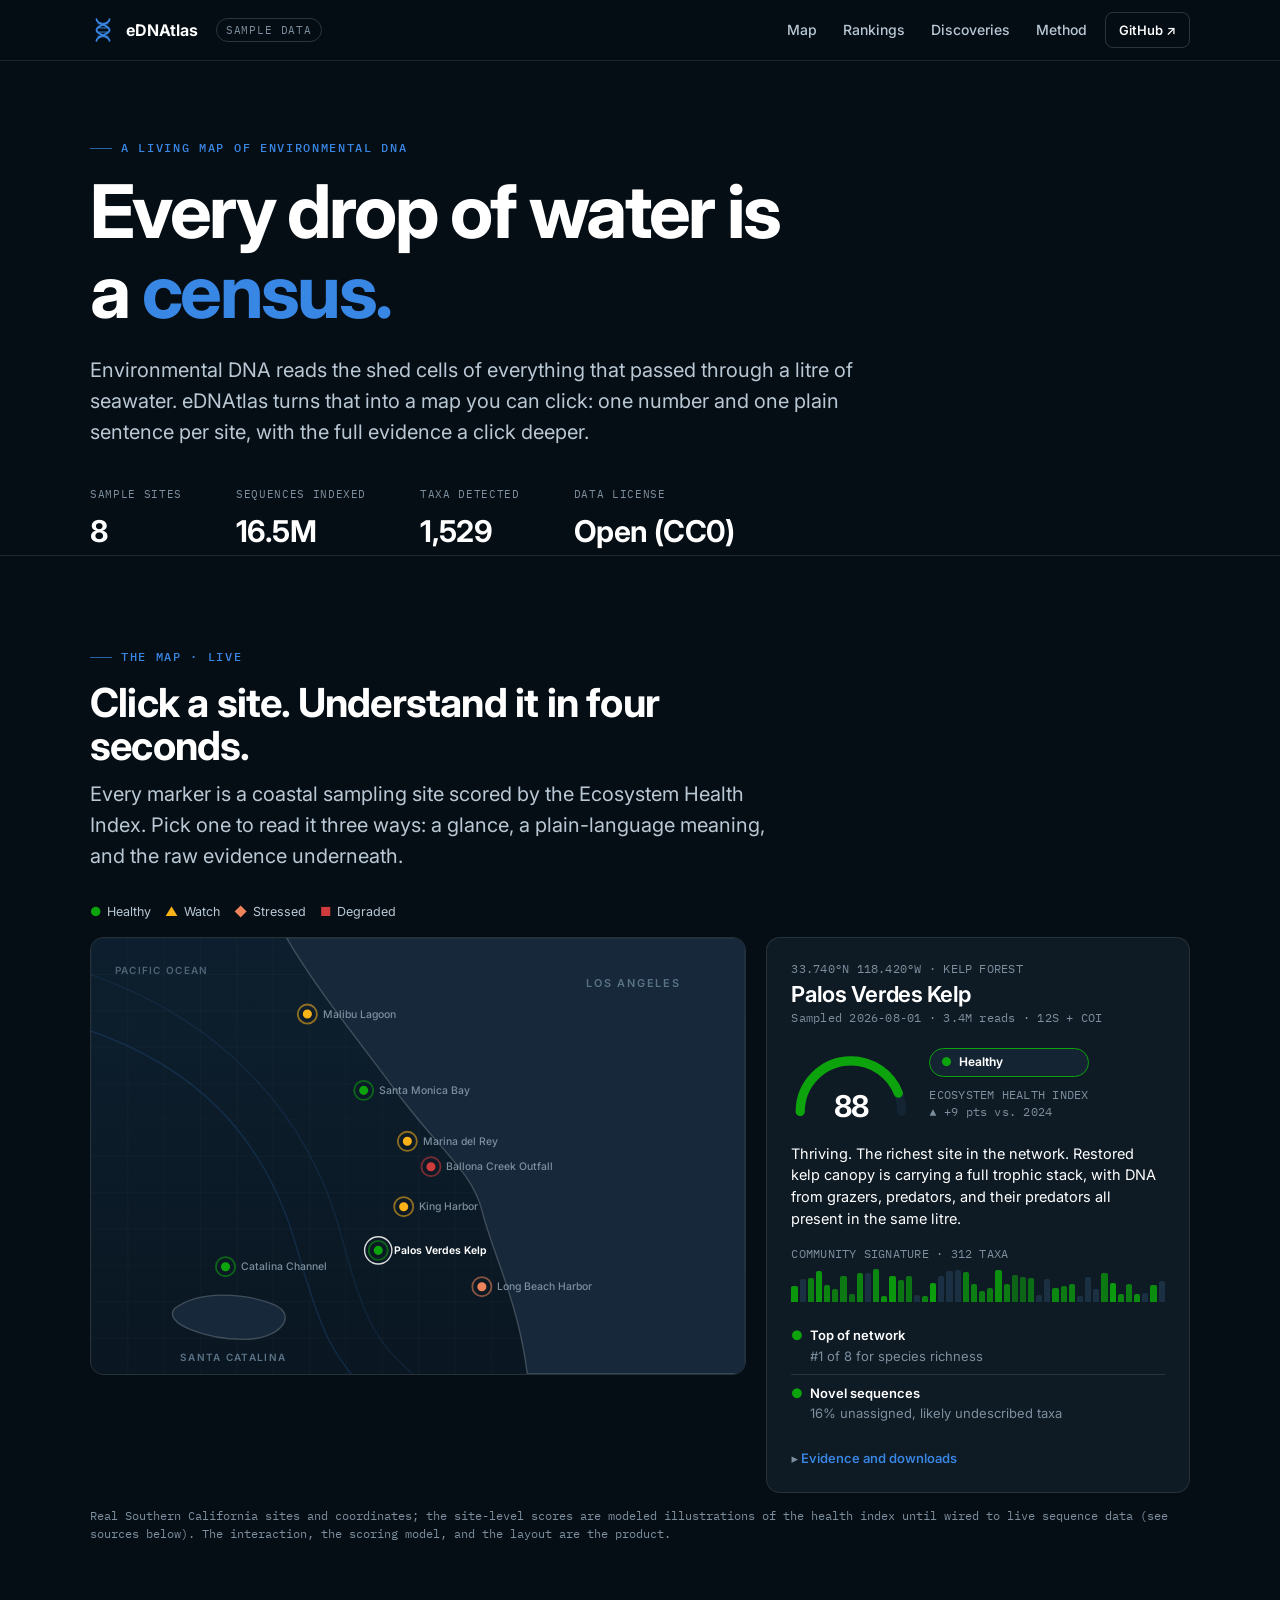
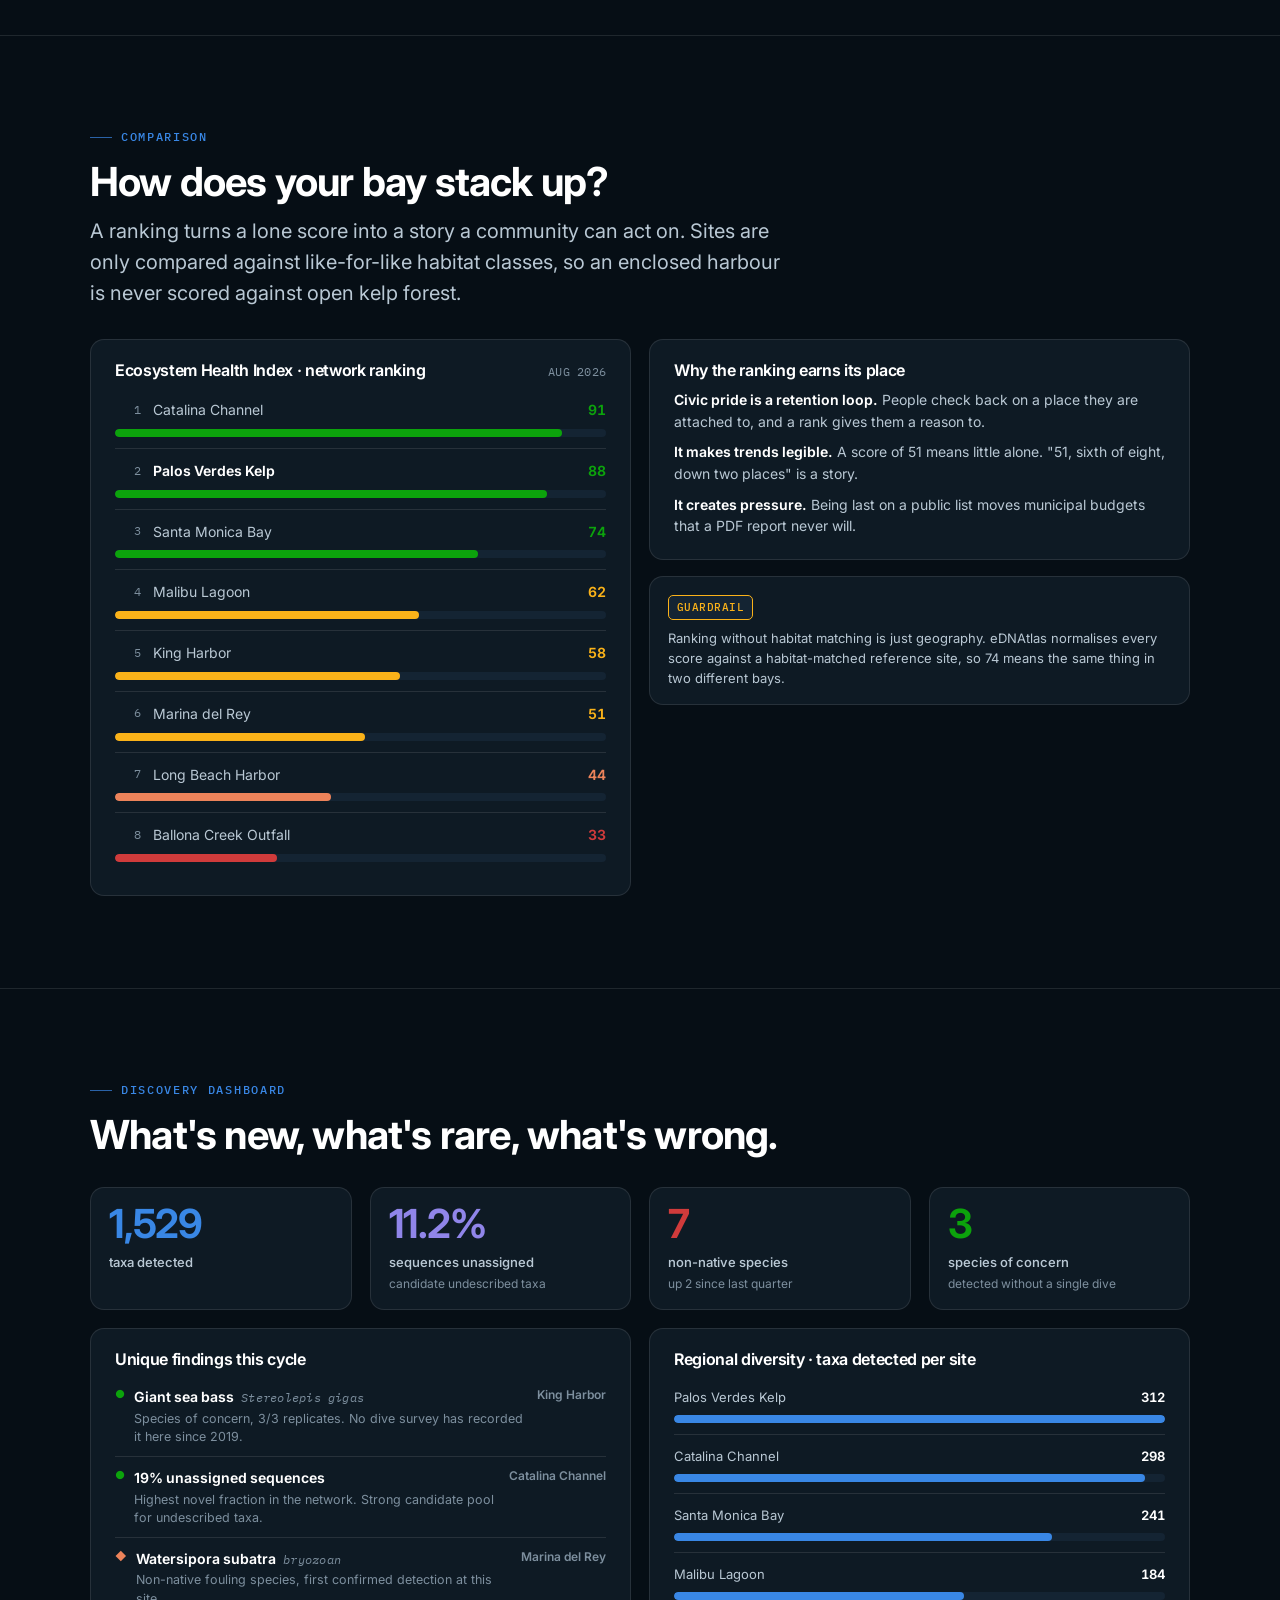
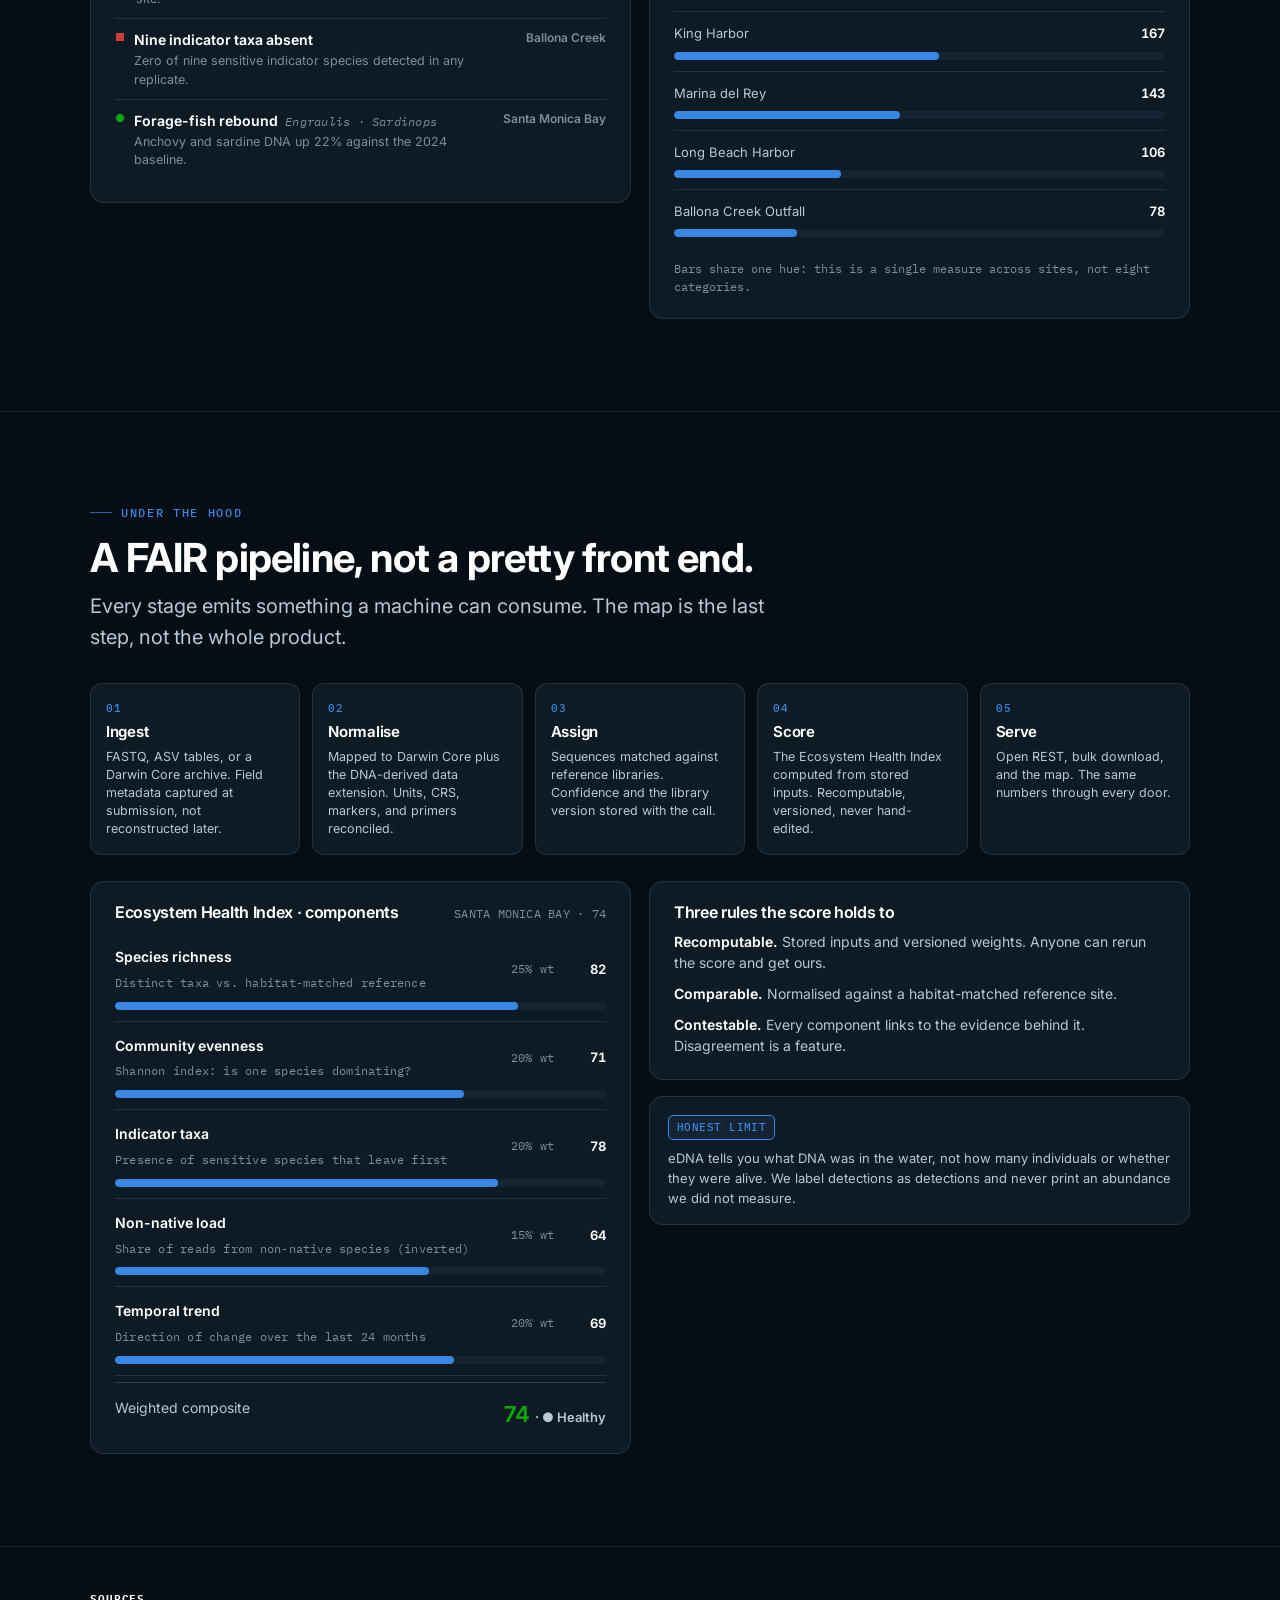
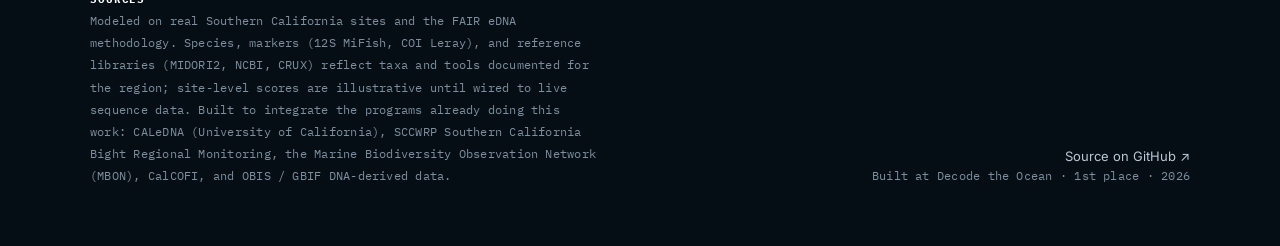
==== commit 73c96a58: "eDNAtlas app: ground in real coordinates, markers, reference libraries, and programs Refine the app " ====
--- a/eDNAtlas/index.html
+++ b/eDNAtlas/index.html
@@ -191,7 +191,7 @@
     <div id="mapwrap"></div>
     <div id="panel" class="card"></div>
   </div>
-  <p class="note" style="margin-top:14px">Illustrative sample data for Southern California sites. The interaction, the scoring model, and the layout are the product.</p>
+  <p class="note" style="margin-top:14px">Real Southern California sites and coordinates; the site-level scores are modeled illustrations of the health index until wired to live sequence data (see sources below). The interaction, the scoring model, and the layout are the product.</p>
 </div></section>
 
 <section id="rankings"><div class="wrap">
@@ -278,7 +278,7 @@
 <footer><div class="wrap"><div class="row">
   <div class="small" style="max-width:64ch;line-height:1.7">
     <strong style="font-family:var(--mono);font-size:11px;letter-spacing:.08em">SOURCES</strong><br>
-    <span class="tiny" style="line-height:1.7">GBIF, "GBIF advances eDNA data integration to support global research and decision-making" · Ocean Census, "How many ocean species remain undiscovered?" · Takahashi et al. 2025, Environmental DNA, FAIR metadata checklist for eDNA · OBIS Australia, standardising and publishing marine eDNA data. Site-level figures are illustrative sample data.</span>
+    <span class="tiny" style="line-height:1.7">Modeled on real Southern California sites and the FAIR eDNA methodology. Species, markers (12S MiFish, COI Leray), and reference libraries (MIDORI2, NCBI, CRUX) reflect taxa and tools documented for the region; site-level scores are illustrative until wired to live sequence data. Built to integrate the programs already doing this work: CALeDNA (University of California), SCCWRP Southern California Bight Regional Monitoring, the Marine Biodiversity Observation Network (MBON), CalCOFI, and OBIS / GBIF DNA-derived data.</span>
   </div>
   <div class="small" style="text-align:right">
     <a href="https://github.com/adrian-erlikhman/eDNAtlas" target="_blank" rel="noopener" style="color:var(--ink-2)">Source on GitHub ↗</a><br>
@@ -319,6 +319,7 @@
    plain:'Reference condition. The benchmark the rest of the network is scored against: deep, offshore, and consistently the least human-modified community in the dataset.',
    flags:[['Reference site','Baseline for network scoring','good'],['Novel sequences','19% unassigned, highest in network','good']]}
 ];
+const COORD={ml:'34.033°N 118.681°W',smb:'33.950°N 118.500°W',mdr:'33.976°N 118.447°W',bc:'33.958°N 118.453°W',kh:'33.844°N 118.395°W',pv:'33.740°N 118.420°W',lbh:'33.754°N 118.216°W',cc:'33.420°N 118.400°W'};
 const $=(s,r=document)=>r.querySelector(s);
 
 function gauge(score,tier,size=110){
@@ -369,7 +370,8 @@
 function evidence(s){
   const asvs=(s.taxa*10 + (s.score*7) + 41);
   return [['ASVs resolved',asvs.toLocaleString()],['Taxa assigned',s.taxa.toLocaleString()],
-    ['Unassigned',s.novel+'%'],['Marker','12S · COI'],['Replicates','3'],['Total reads',s.reads]];
+    ['Unassigned',s.novel+'%'],['Markers','12S rRNA (MiFish) · COI (Leray)'],
+    ['Reference library','MIDORI2 · NCBI · CRUX'],['Replicates','3'],['Total reads',s.reads]];
 }
 function select(id){
   const s=SITES.find(v=>v.id===id); if(!s) return;
@@ -377,8 +379,9 @@
   document.querySelectorAll('.lb-row').forEach(r=>r.classList.toggle('on',r.dataset.id===id));
   const t=TIER[s.tier];
   $('#panel').innerHTML=`
-    <div><div class="tiny" style="margin-bottom:5px">SAMPLED ${s.date} · ${s.reads} READS · ${s.habitat.toUpperCase()}</div>
-      <h3 style="font-size:22px">${s.name}</h3></div>
+    <div><div class="tiny" style="margin-bottom:5px">${COORD[s.id]} · ${s.habitat.toUpperCase()}</div>
+      <h3 style="font-size:22px;margin-bottom:2px">${s.name}</h3>
+      <div class="tiny">Sampled ${s.date} · ${s.reads} reads · 12S + COI</div></div>
     <div class="gauge-row">
       <div style="position:relative;flex:0 0 auto">${gauge(s.score,s.tier,120)}
         <div style="position:absolute;left:0;right:0;bottom:-2px;text-align:center;font-size:30px;font-weight:680;letter-spacing:-.03em">${s.score}</div></div>
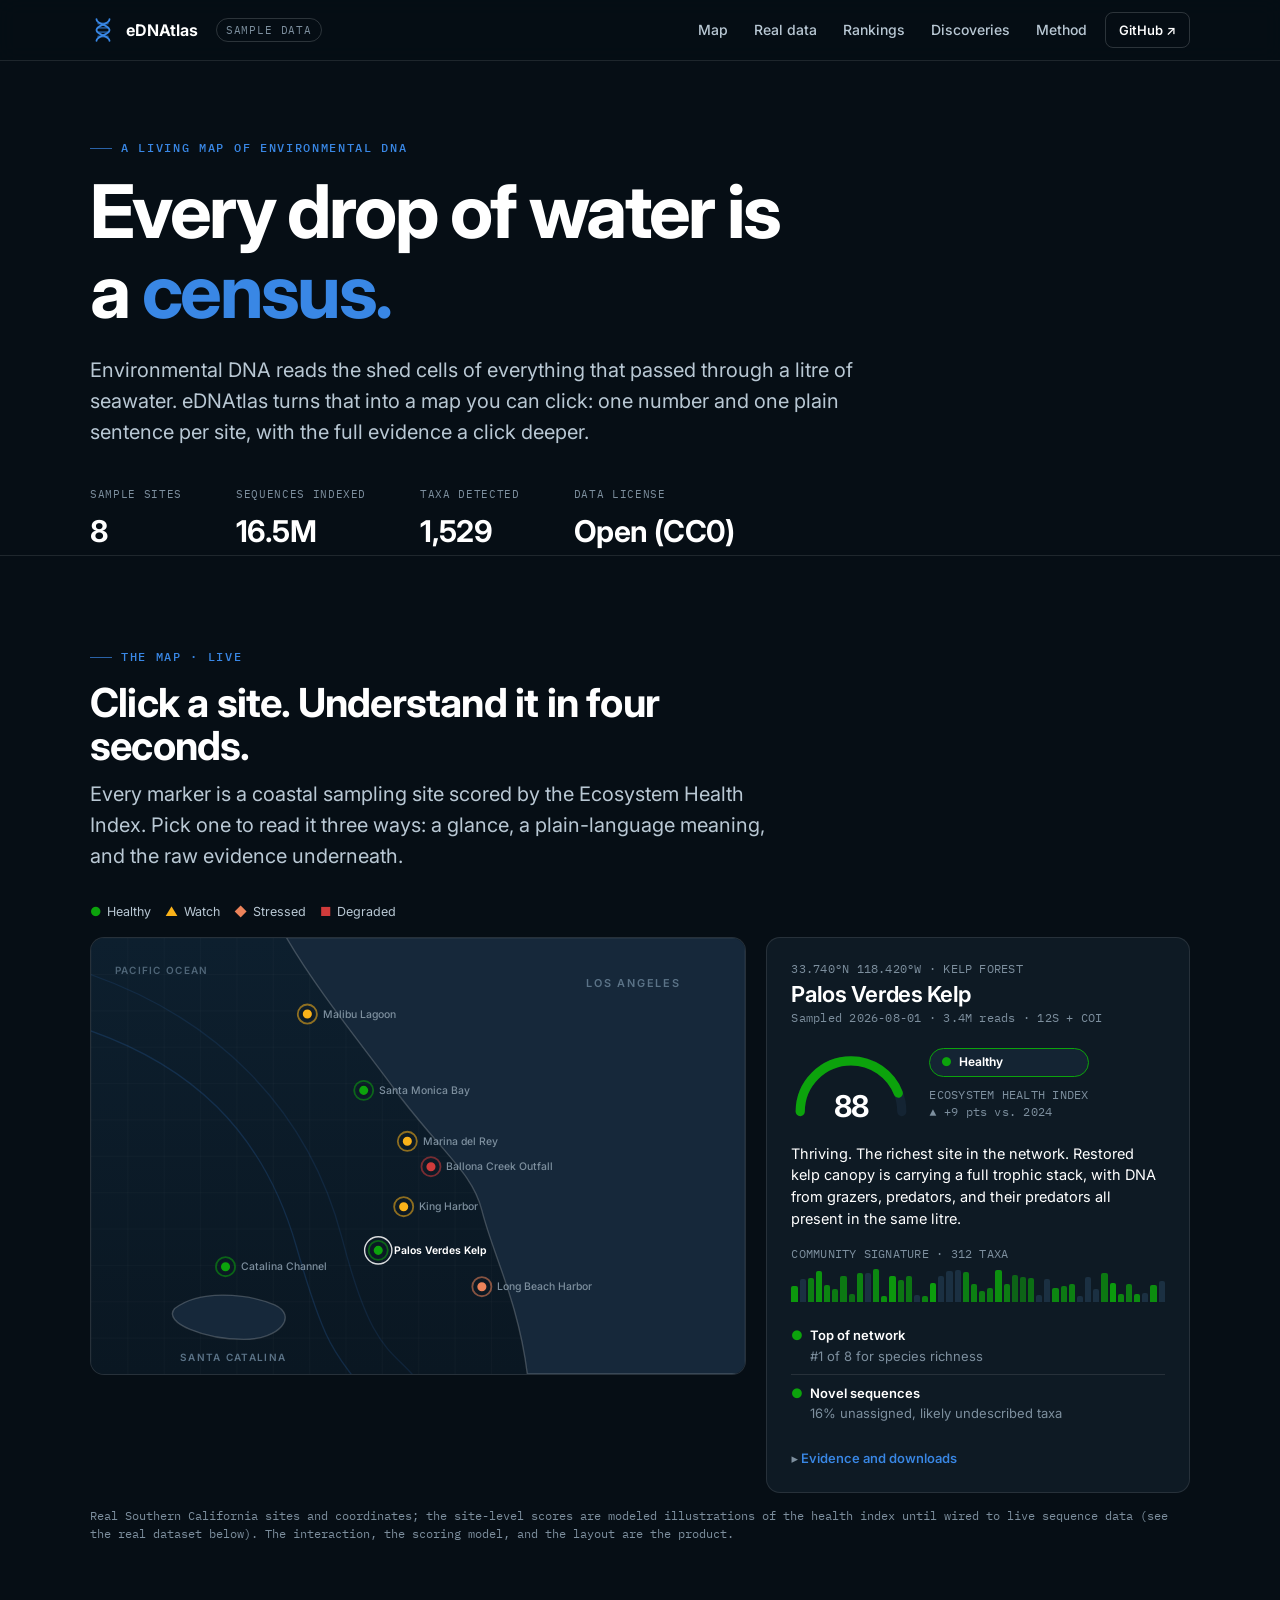
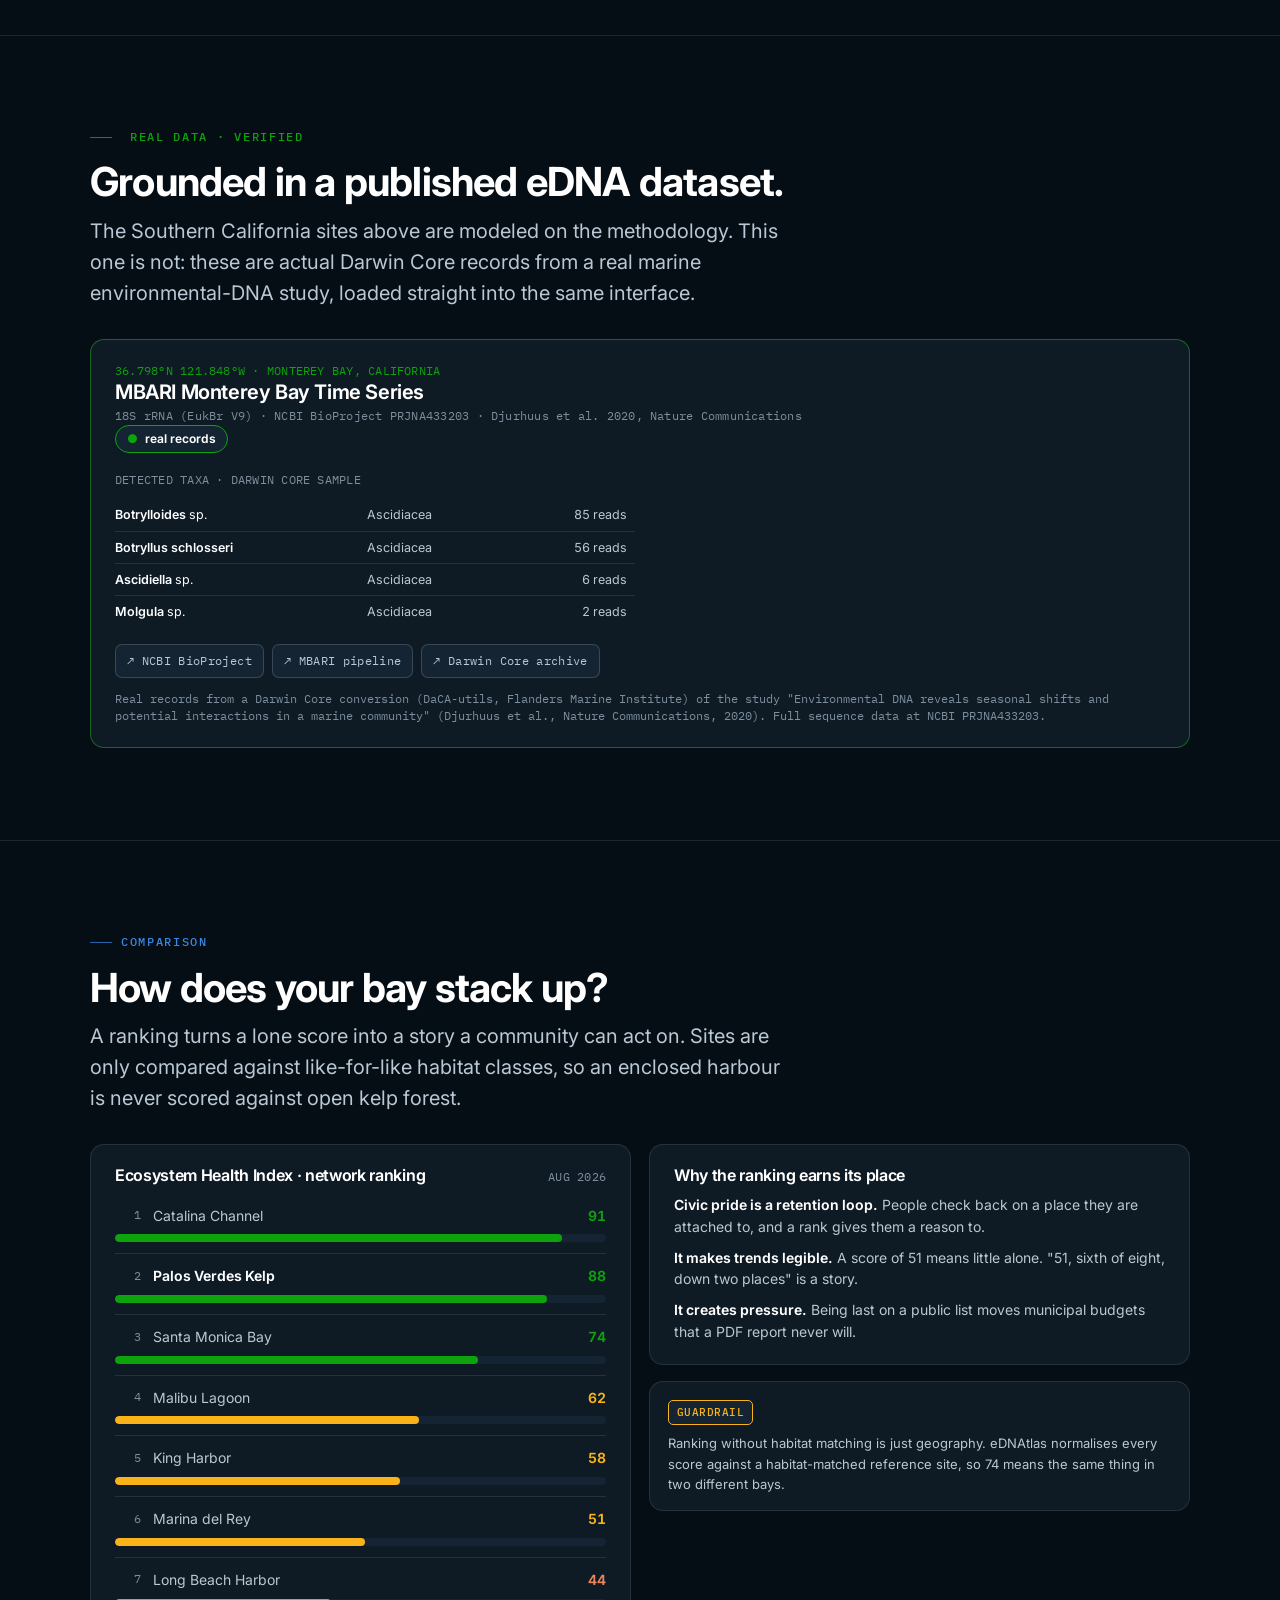
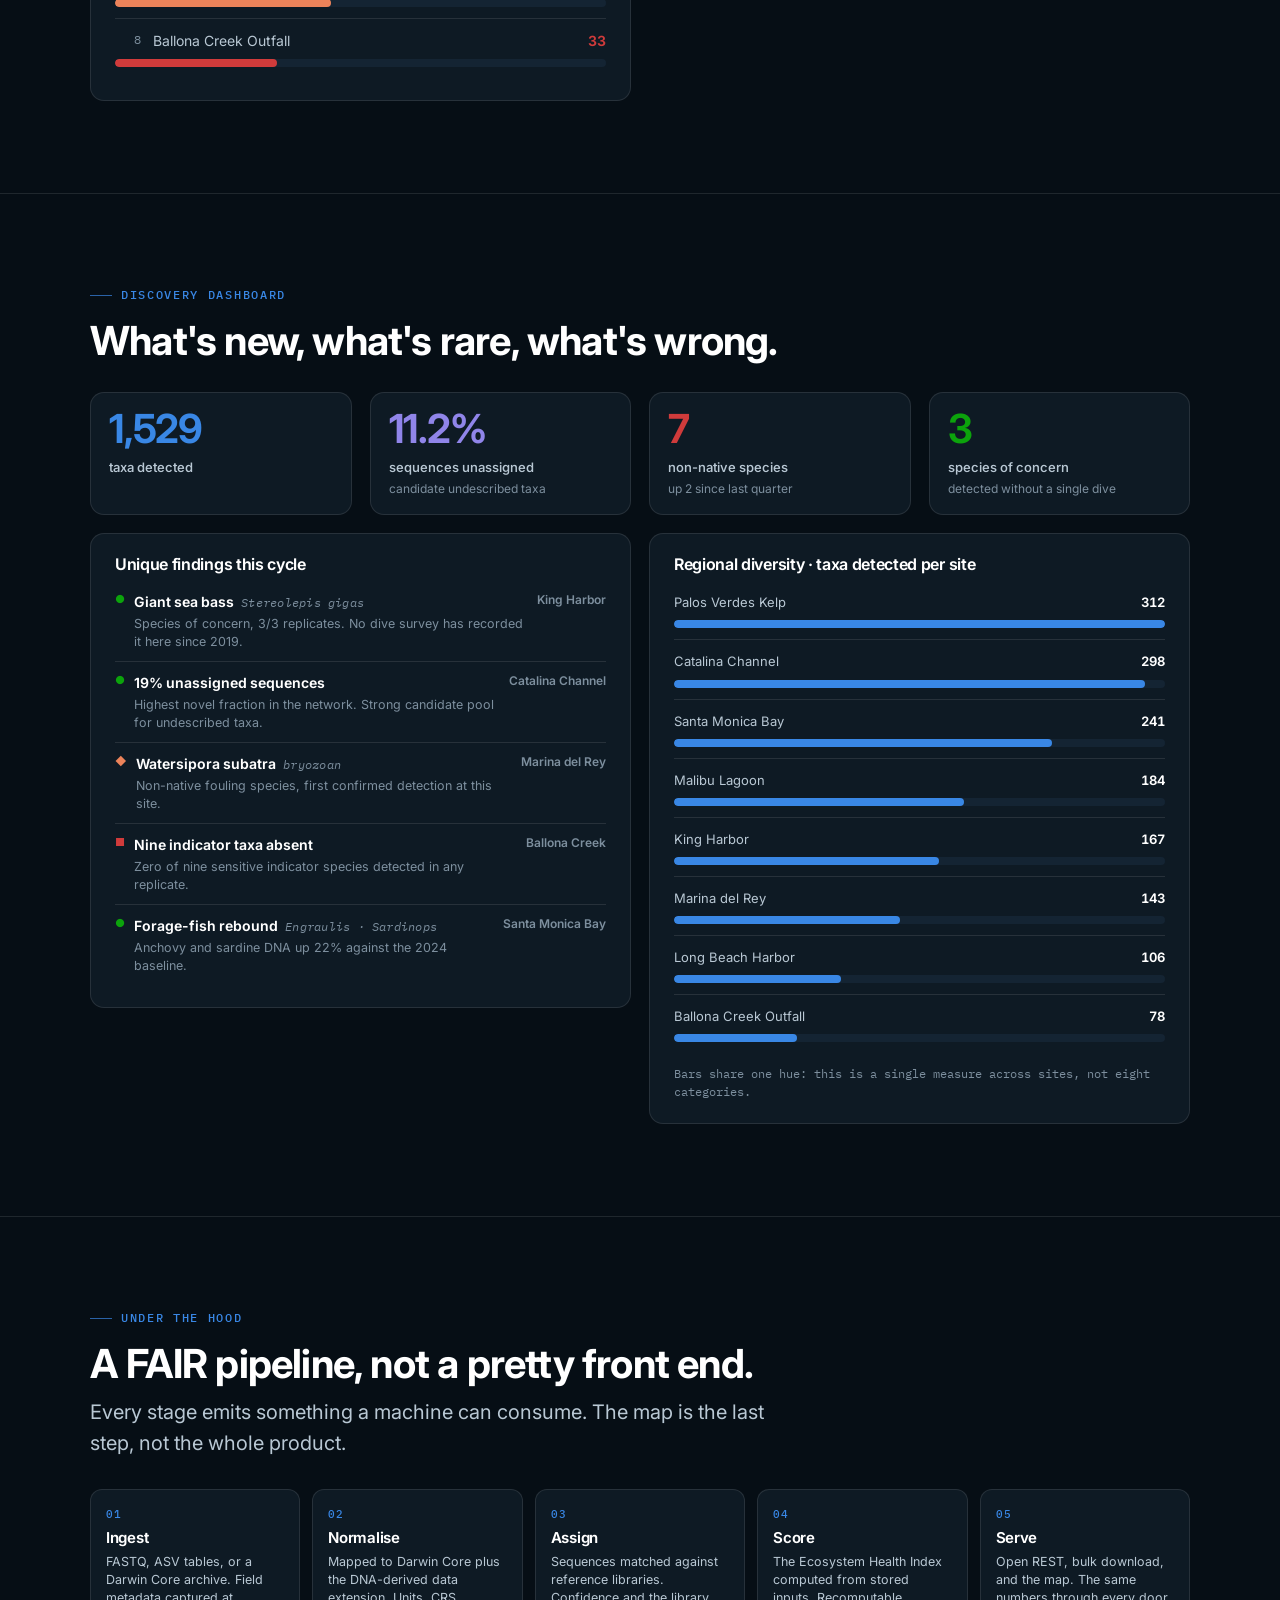
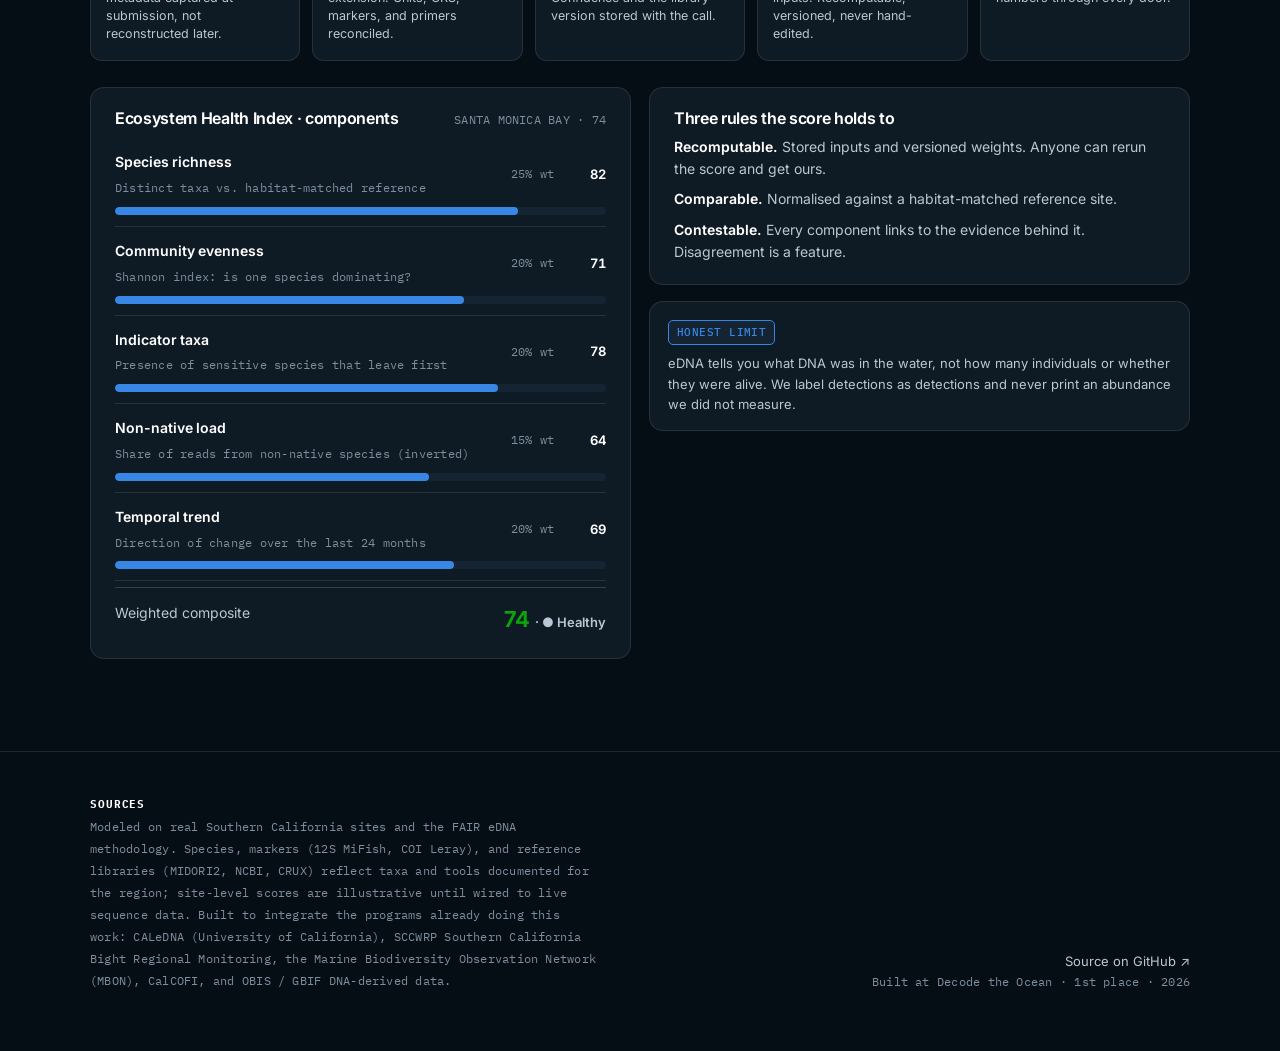
==== commit f13ad8b6: "eDNAtlas: add a Real Data section from a published eDNA dataset Add a 'Real data' section that loads" ====
--- a/eDNAtlas/index.html
+++ b/eDNAtlas/index.html
@@ -155,6 +155,7 @@
   <span class="badge">sample data</span>
   <div class="links">
     <a href="#explore">Map</a>
+    <a href="#realdata">Real data</a>
     <a href="#rankings">Rankings</a>
     <a href="#discoveries">Discoveries</a>
     <a href="#method">Method</a>
@@ -191,7 +192,38 @@
     <div id="mapwrap"></div>
     <div id="panel" class="card"></div>
   </div>
-  <p class="note" style="margin-top:14px">Real Southern California sites and coordinates; the site-level scores are modeled illustrations of the health index until wired to live sequence data (see sources below). The interaction, the scoring model, and the layout are the product.</p>
+  <p class="note" style="margin-top:14px">Real Southern California sites and coordinates; the site-level scores are modeled illustrations of the health index until wired to live sequence data (see the real dataset below). The interaction, the scoring model, and the layout are the product.</p>
+</div></section>
+
+<section id="realdata"><div class="wrap">
+  <div class="sec-head">
+    <div class="eyebrow" style="color:var(--good)"><span style="background:var(--good)"></span>Real data · verified</div>
+    <h2>Grounded in a published eDNA dataset.</h2>
+    <p class="lede" style="margin-top:12px">The Southern California sites above are modeled on the methodology. This one is not: these are actual Darwin Core records from a real marine environmental-DNA study, loaded straight into the same interface.</p>
+  </div>
+  <div class="card" style="border-color:color-mix(in srgb,var(--good) 45%,var(--hair))">
+    <div class="row" style="justify-content:space-between;align-items:flex-start;gap:16px;flex-wrap:wrap">
+      <div>
+        <div class="tiny" style="color:var(--good)">36.798°N 121.848°W · MONTEREY BAY, CALIFORNIA</div>
+        <h3 style="font-size:20px;margin:3px 0 3px">MBARI Monterey Bay Time Series</h3>
+        <div class="tiny">18S rRNA (EukBr V9) · NCBI BioProject PRJNA433203 · Djurhuus et al. 2020, Nature Communications</div>
+      </div>
+      <span class="pill" style="border-color:var(--good)"><span style="color:var(--good)">●</span> real records</span>
+    </div>
+    <div class="tiny" style="margin:18px 0 4px">DETECTED TAXA · DARWIN CORE SAMPLE</div>
+    <table class="tv" style="max-width:520px"><tbody>
+      <tr><td><em style="color:var(--ink);font-weight:600">Botrylloides</em> sp.</td><td>Ascidiacea</td><td style="text-align:right">85 reads</td></tr>
+      <tr><td><em style="color:var(--ink);font-weight:600">Botryllus schlosseri</em></td><td>Ascidiacea</td><td style="text-align:right">56 reads</td></tr>
+      <tr><td><em style="color:var(--ink);font-weight:600">Ascidiella</em> sp.</td><td>Ascidiacea</td><td style="text-align:right">6 reads</td></tr>
+      <tr><td><em style="color:var(--ink);font-weight:600">Molgula</em> sp.</td><td>Ascidiacea</td><td style="text-align:right">2 reads</td></tr>
+    </tbody></table>
+    <div class="dlrow" style="margin-top:16px">
+      <a class="dlbtn" href="https://www.ncbi.nlm.nih.gov/bioproject/PRJNA433203" target="_blank" rel="noopener">↗ NCBI BioProject</a>
+      <a class="dlbtn" href="https://github.com/MBARI-BOG/BOG-Banzai-Dada2-Pipeline" target="_blank" rel="noopener">↗ MBARI pipeline</a>
+      <a class="dlbtn" href="https://github.com/pascalhabluetzel/DaCA-utils" target="_blank" rel="noopener">↗ Darwin Core archive</a>
+    </div>
+    <p class="note" style="margin-top:12px">Real records from a Darwin Core conversion (DaCA-utils, Flanders Marine Institute) of the study "Environmental DNA reveals seasonal shifts and potential interactions in a marine community" (Djurhuus et al., Nature Communications, 2020). Full sequence data at NCBI PRJNA433203.</p>
+  </div>
 </div></section>
 
 <section id="rankings"><div class="wrap">
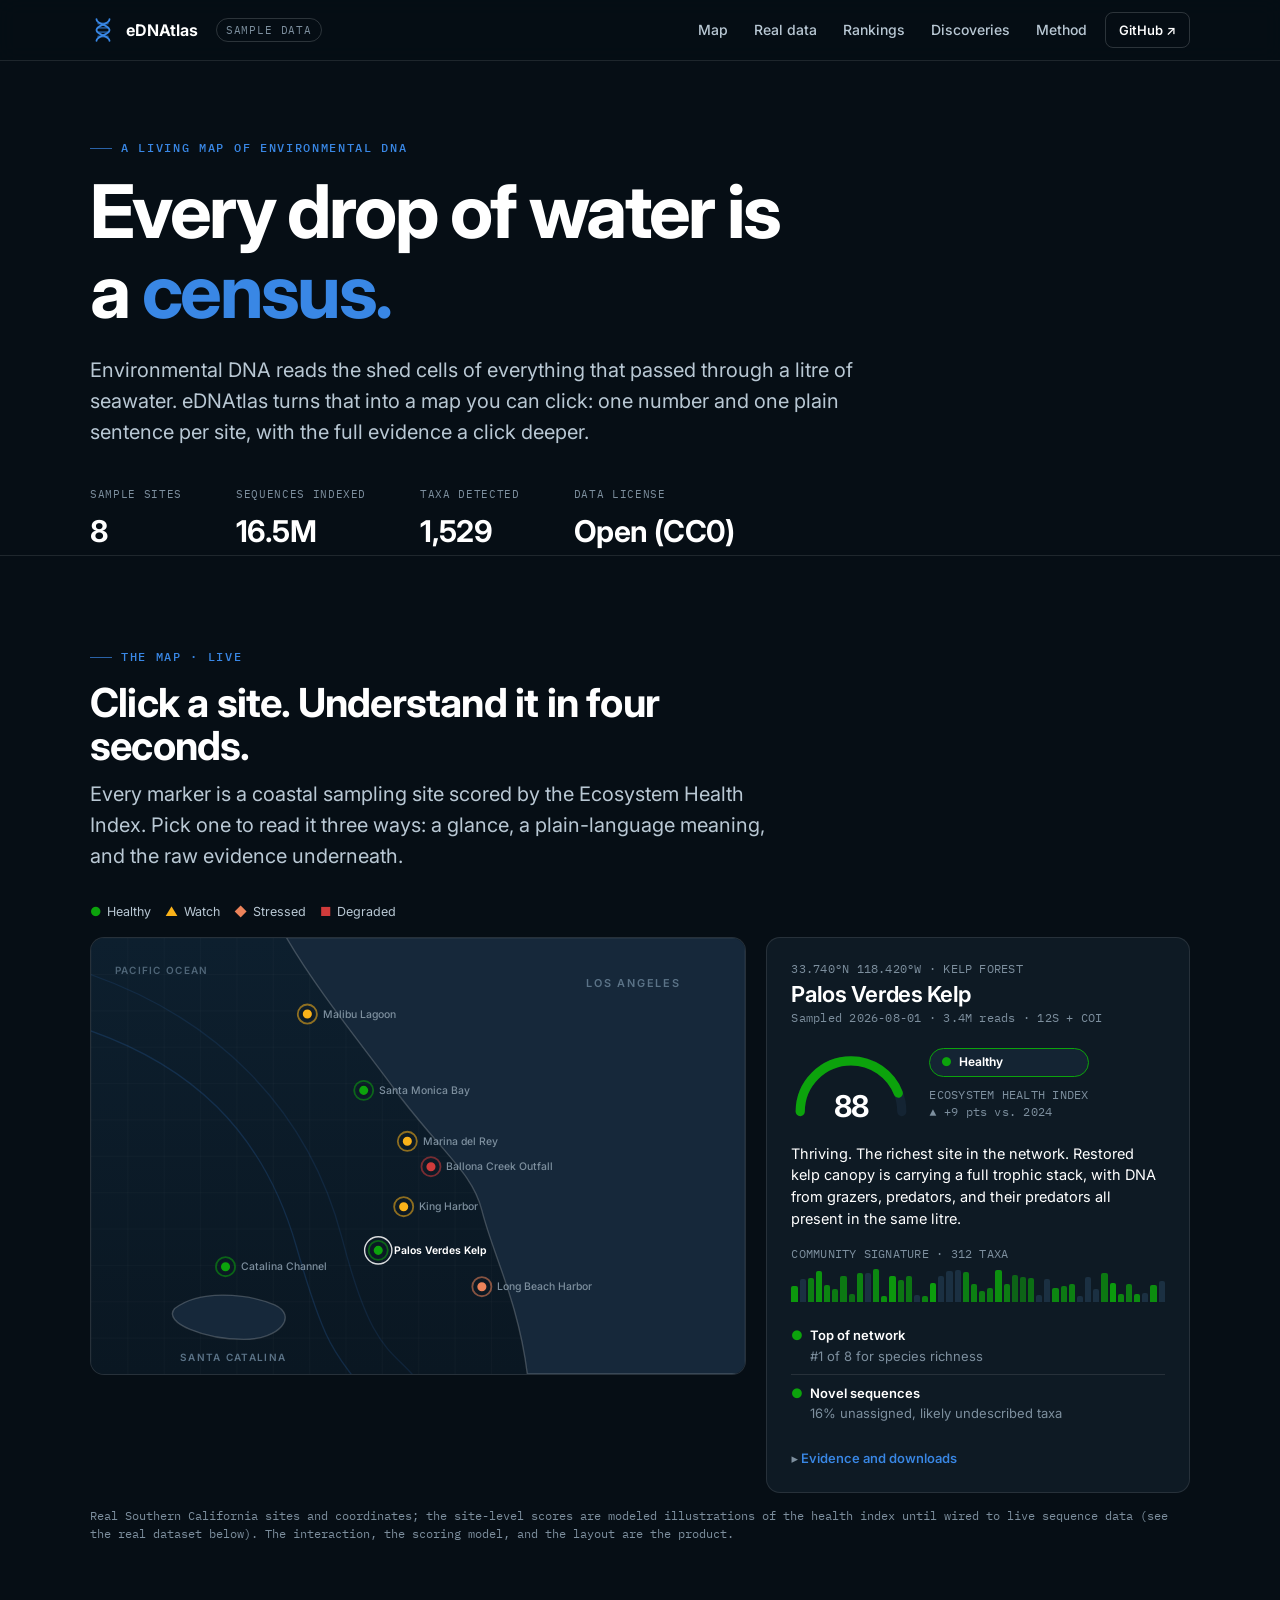
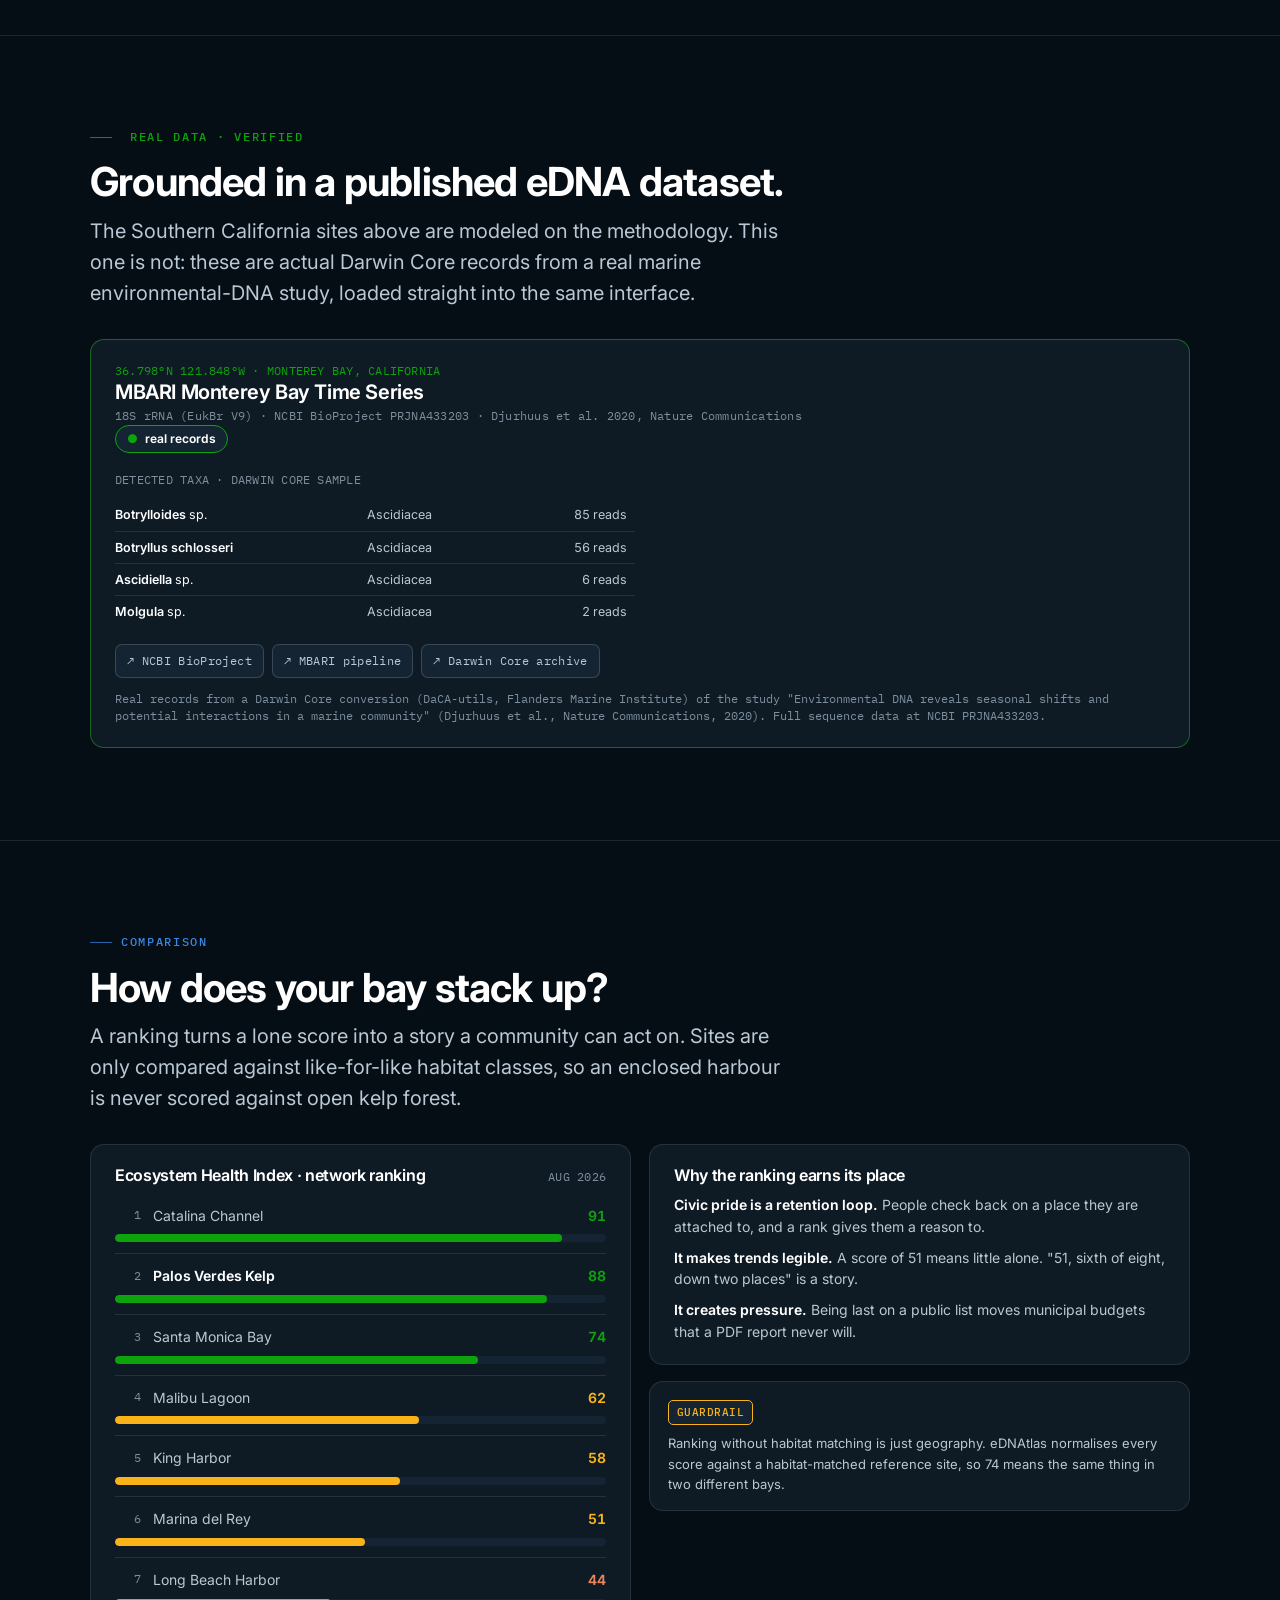
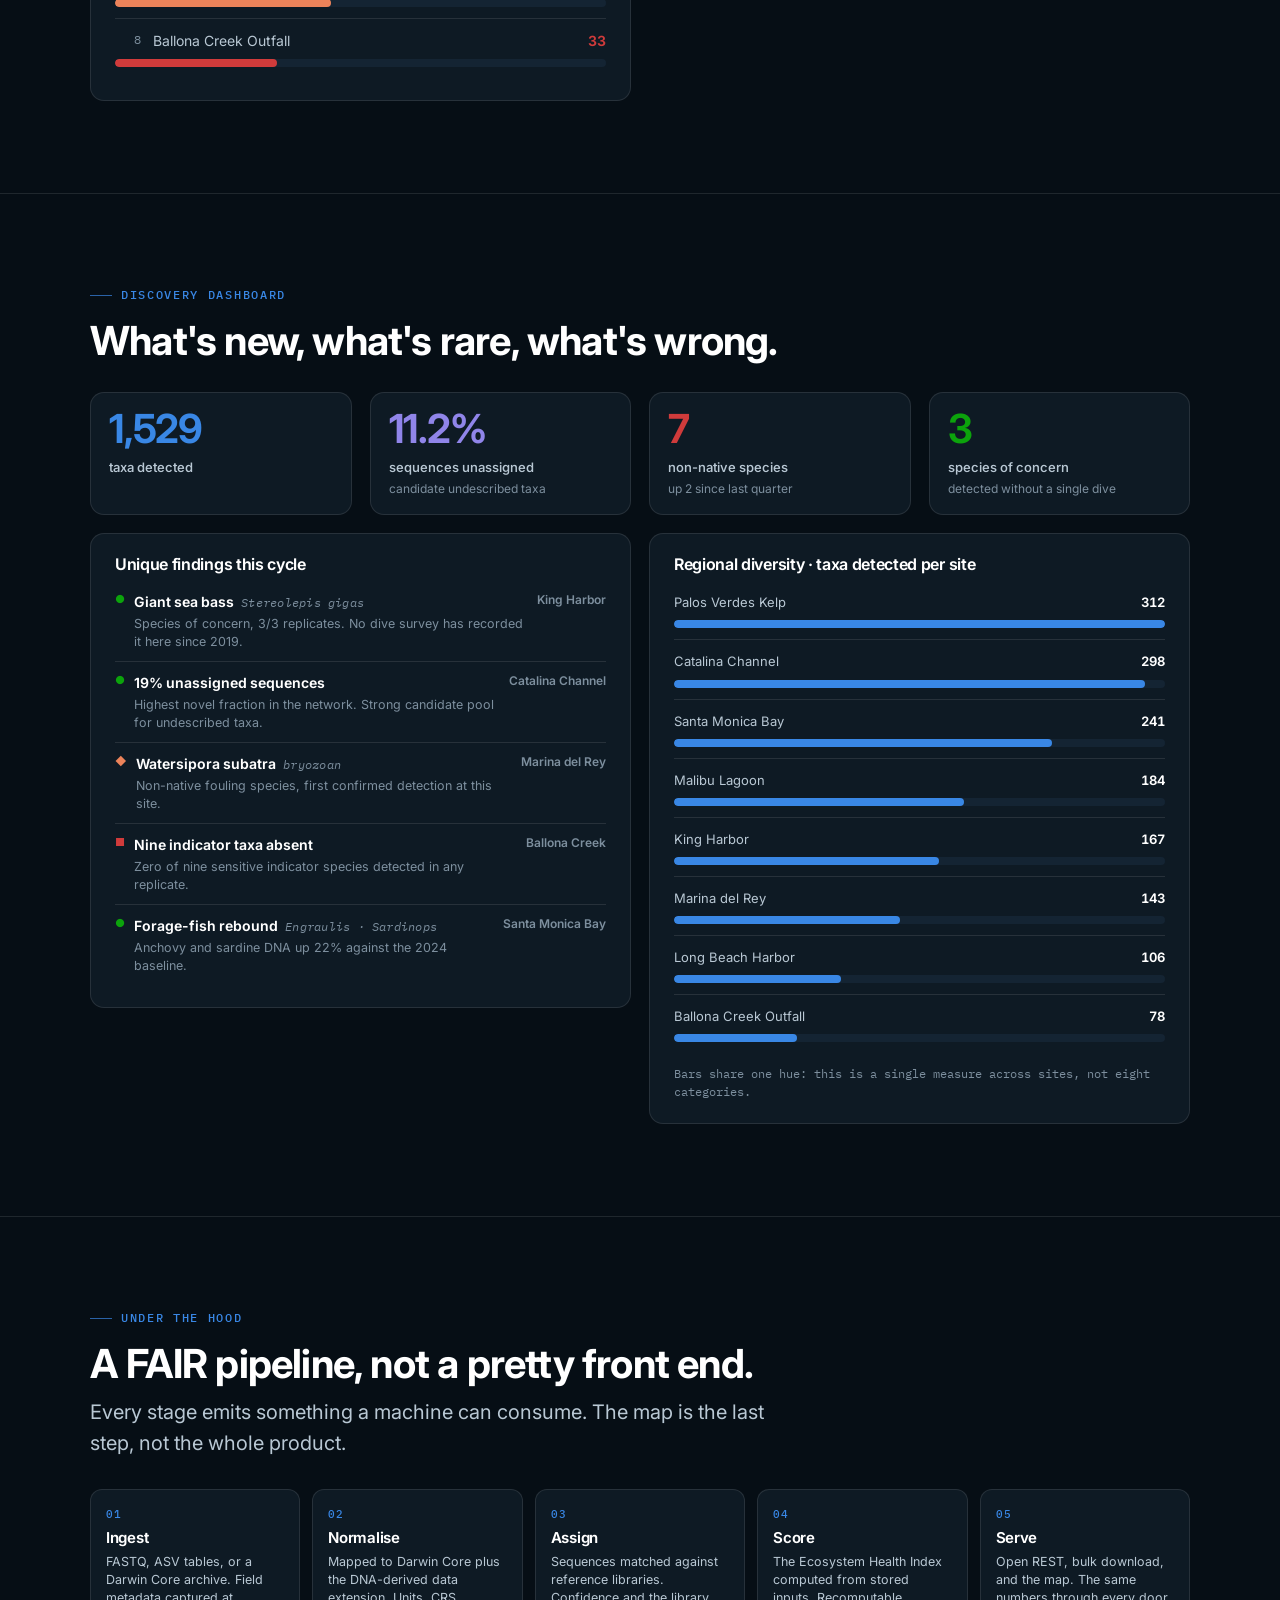
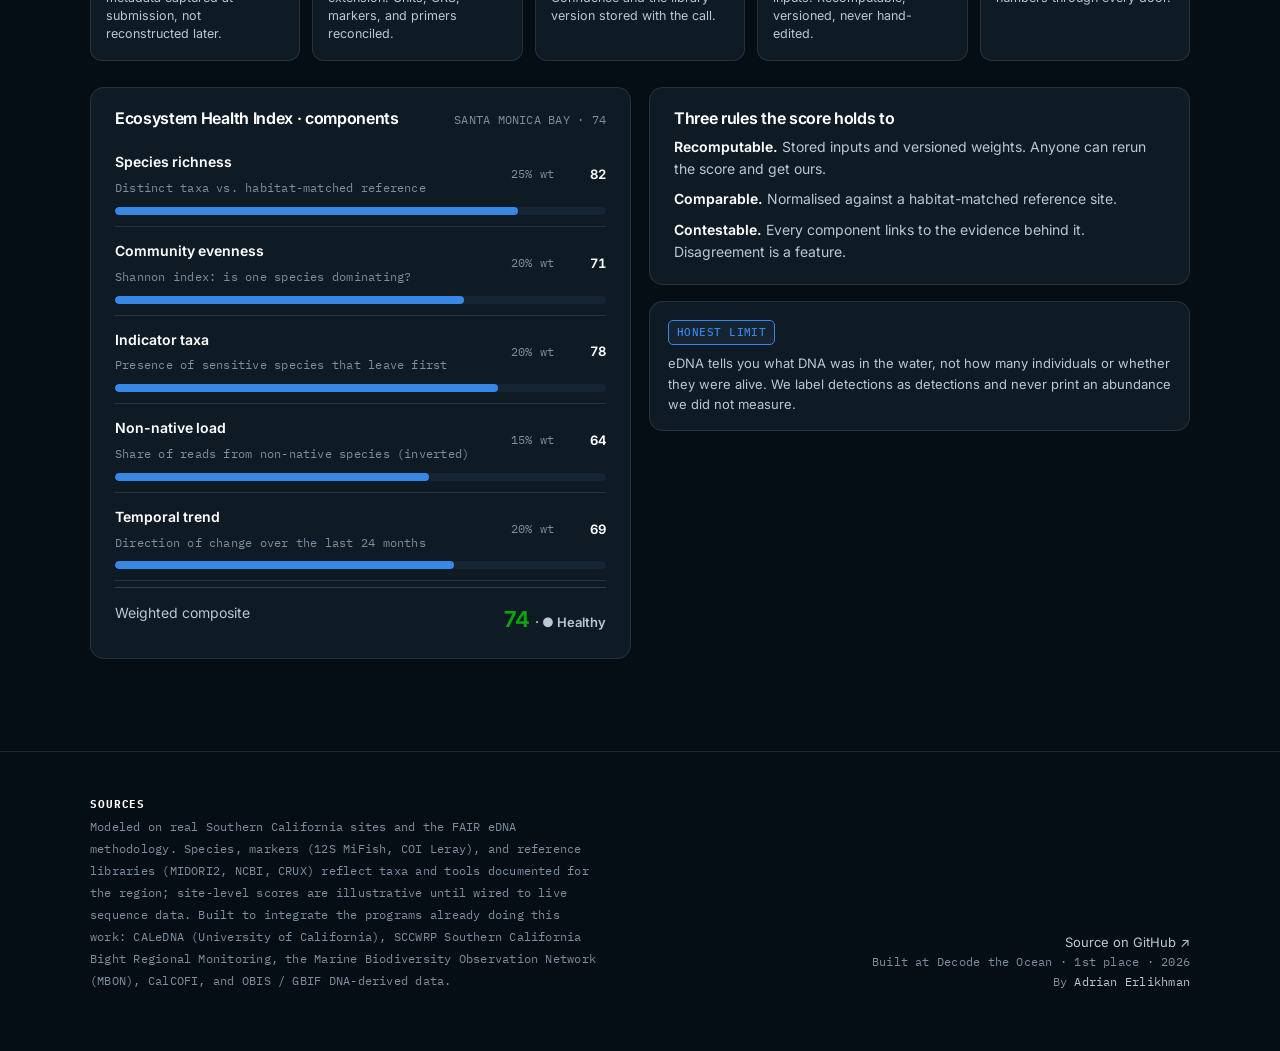
==== commit 2dc40303: "SEO: crawlable name signals, sitemap/robots, richer Person schema Goal: rank for the query "Adrian E" ====
--- a/eDNAtlas/index.html
+++ b/eDNAtlas/index.html
@@ -3,8 +3,16 @@
 <head>
 <meta charset="utf-8">
 <meta name="viewport" content="width=device-width, initial-scale=1">
-<title>eDNAtlas · a living map of environmental DNA</title>
-<meta name="description" content="eDNAtlas puts environmental DNA on a map: one number and one plain-language sentence per coastal site, with the full evidence a click deeper. Standards-aligned (Darwin Core), open by default.">
+<title>eDNAtlas · a living map of environmental DNA — Adrian Erlikhman</title>
+<meta name="description" content="eDNAtlas puts environmental DNA on a map: one number and one plain-language sentence per coastal site, with the full evidence a click deeper. Standards-aligned (Darwin Core), open by default. A project by Adrian Erlikhman.">
+<meta name="author" content="Adrian Erlikhman">
+<meta name="robots" content="index, follow, max-image-preview:large">
+<link rel="canonical" href="https://adrianerlikhman.is-a.dev/eDNAtlas/">
+<meta property="og:type" content="website">
+<meta property="og:title" content="eDNAtlas — a living map of environmental DNA">
+<meta property="og:description" content="Environmental DNA on a map: one number and one plain-language sentence per coastal site. Built by Adrian Erlikhman.">
+<meta property="og:url" content="https://adrianerlikhman.is-a.dev/eDNAtlas/">
+<meta property="og:site_name" content="Adrian Erlikhman">
 <link rel="icon" href="data:image/svg+xml,%3Csvg xmlns='http://www.w3.org/2000/svg' viewBox='0 0 24 24' fill='none' stroke='%233987e5' stroke-width='1.8' stroke-linecap='round'%3E%3Cpath d='M6 2c0 5 12 5 12 10S6 17 6 22'/%3E%3Cpath d='M18 2c0 5-12 5-12 10s12 5 12 10'/%3E%3C/svg%3E">
 <link rel="preconnect" href="https://fonts.googleapis.com">
 <link rel="preconnect" href="https://fonts.gstatic.com" crossorigin>
@@ -314,7 +322,8 @@
   </div>
   <div class="small" style="text-align:right">
     <a href="https://github.com/adrian-erlikhman/eDNAtlas" target="_blank" rel="noopener" style="color:var(--ink-2)">Source on GitHub ↗</a><br>
-    <span class="tiny">Built at Decode the Ocean · 1st place · 2026</span>
+    <span class="tiny">Built at Decode the Ocean · 1st place · 2026</span><br>
+    <span class="tiny">By <a href="https://adrianerlikhman.is-a.dev/" style="color:var(--ink-2)">Adrian Erlikhman</a></span>
   </div>
 </div></div></footer>
 
